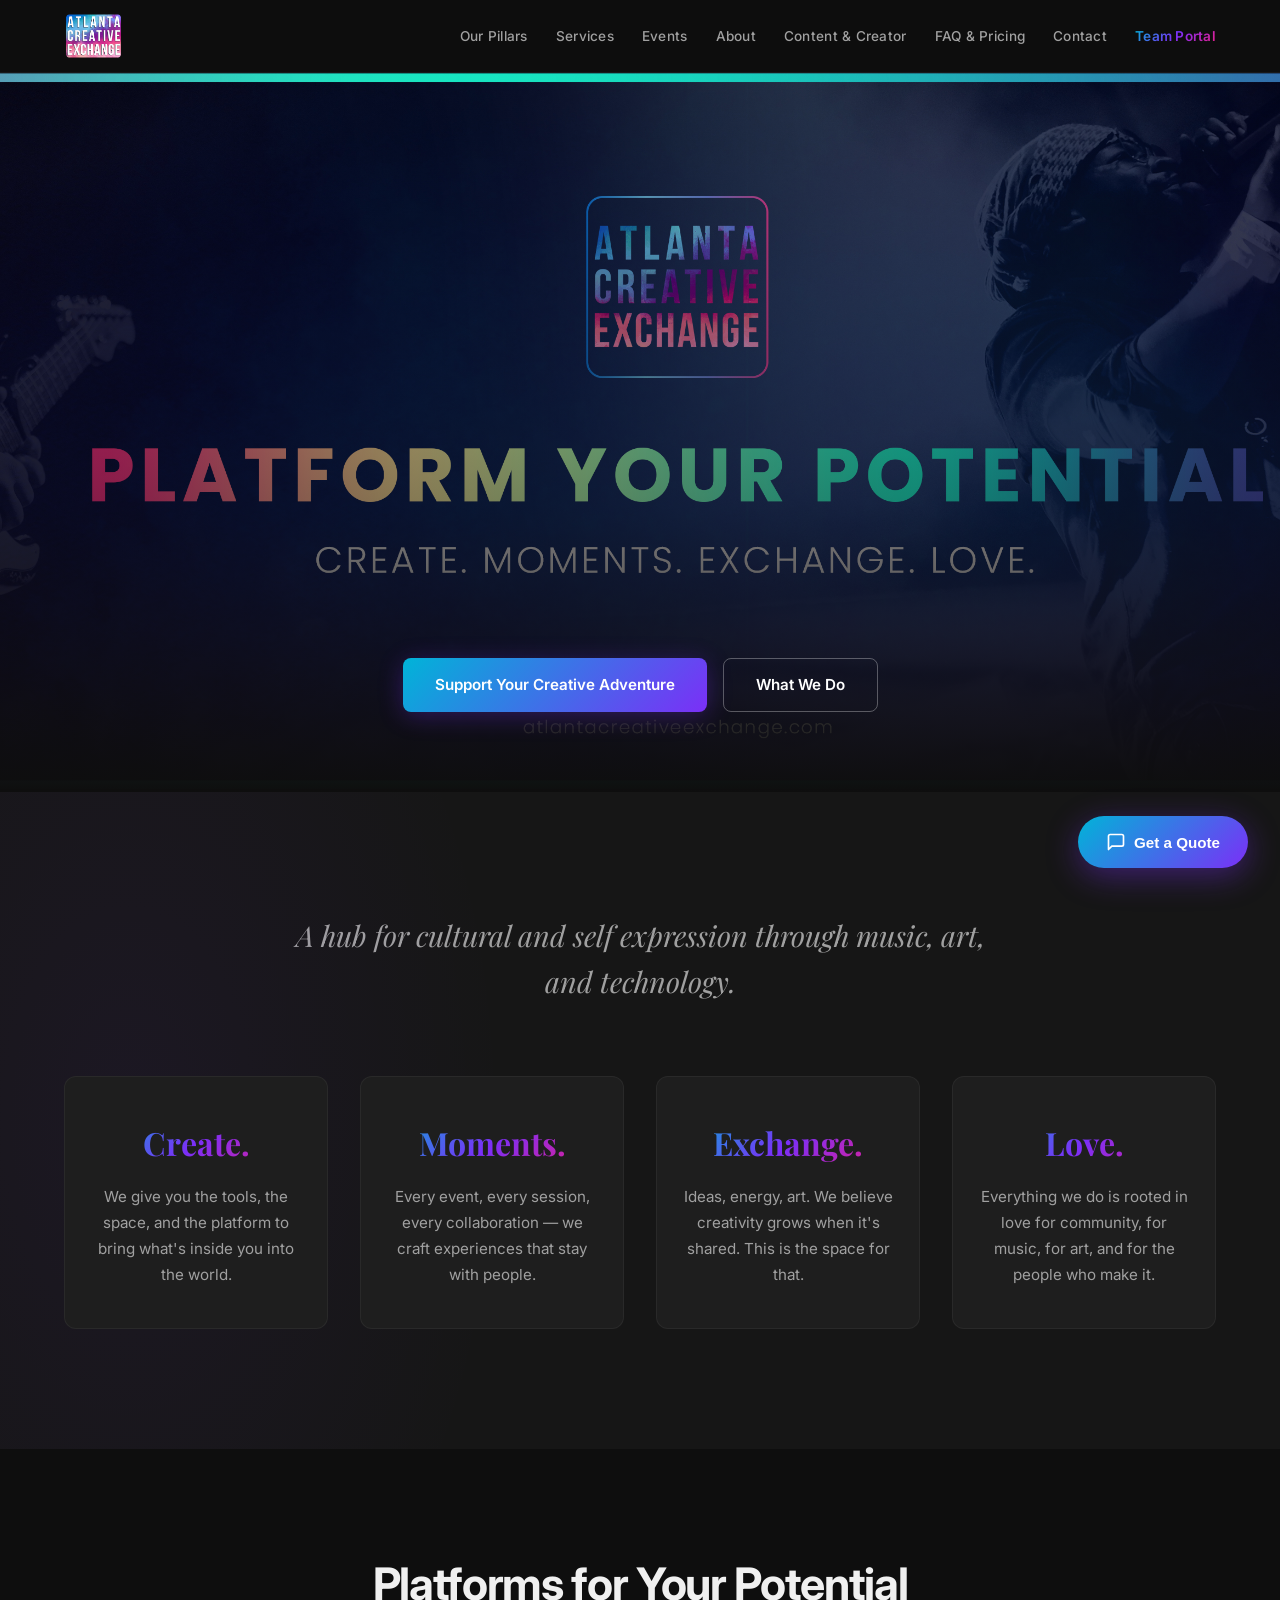
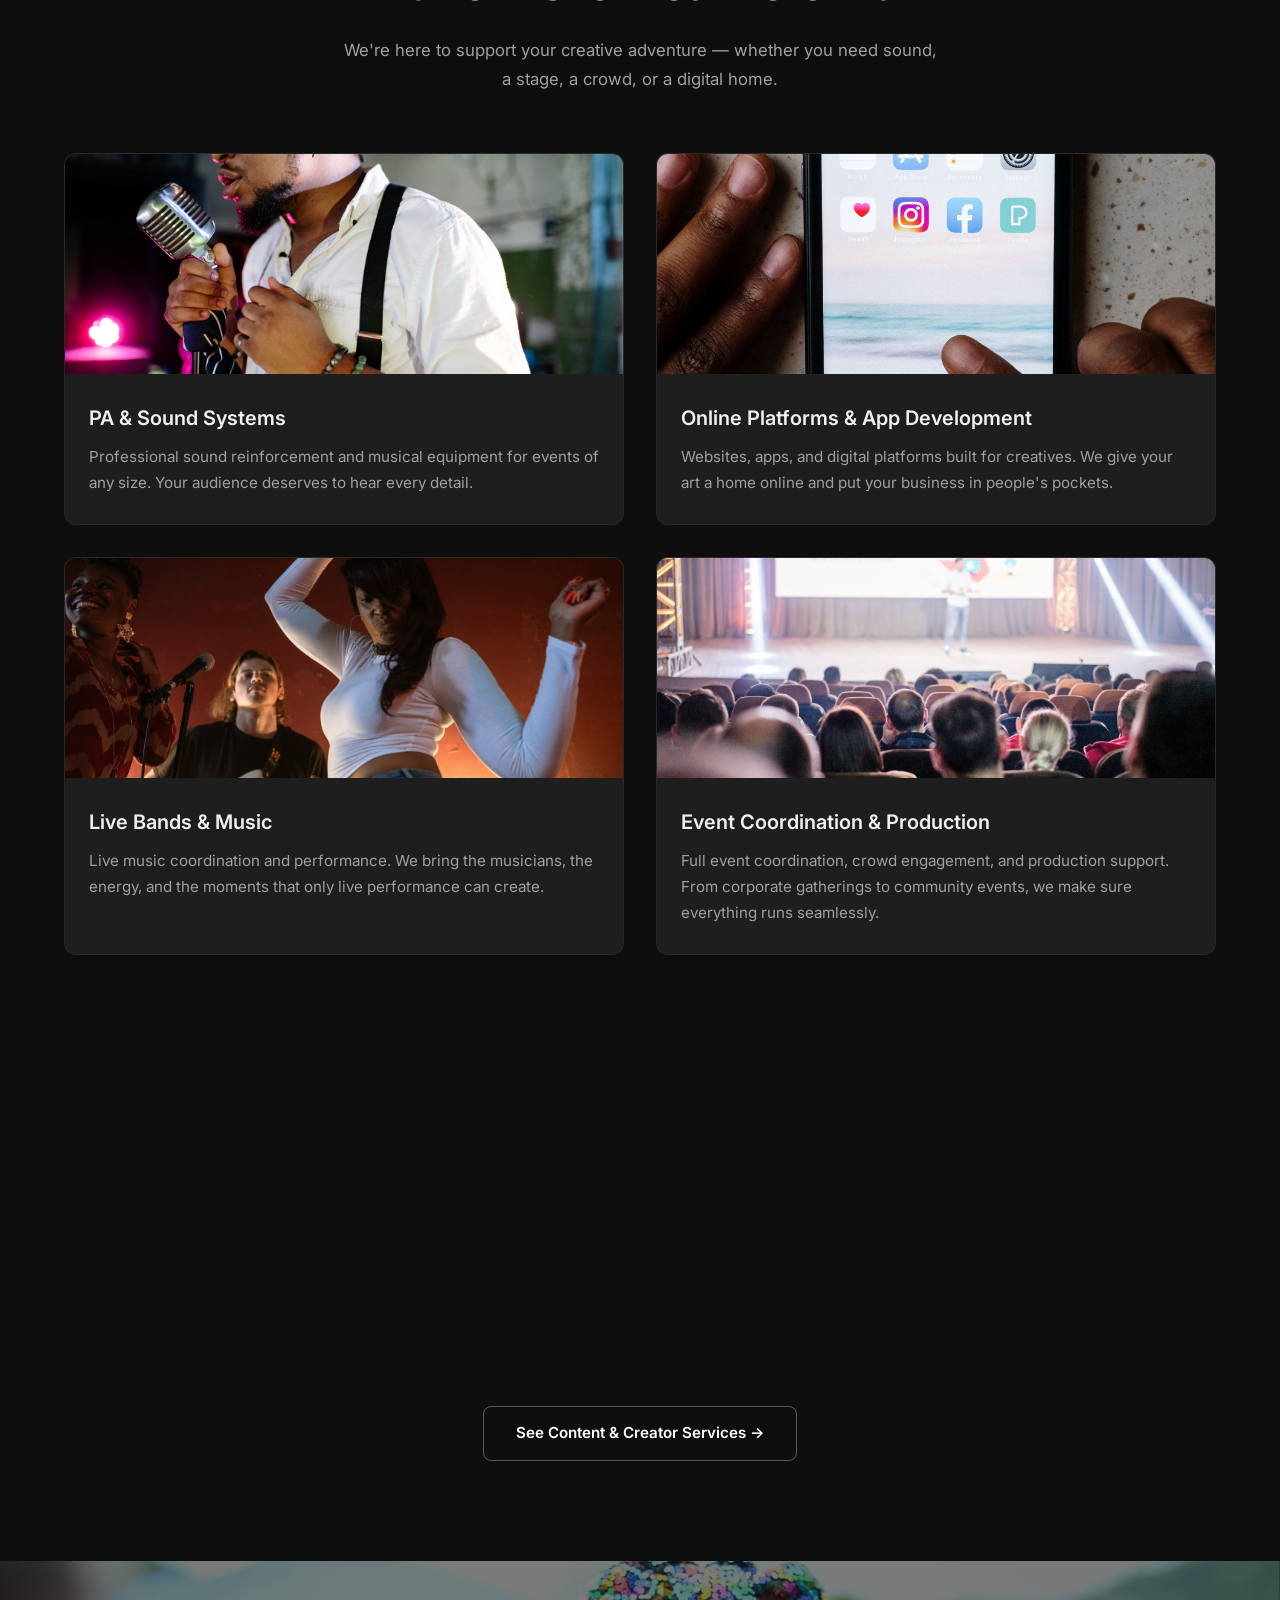
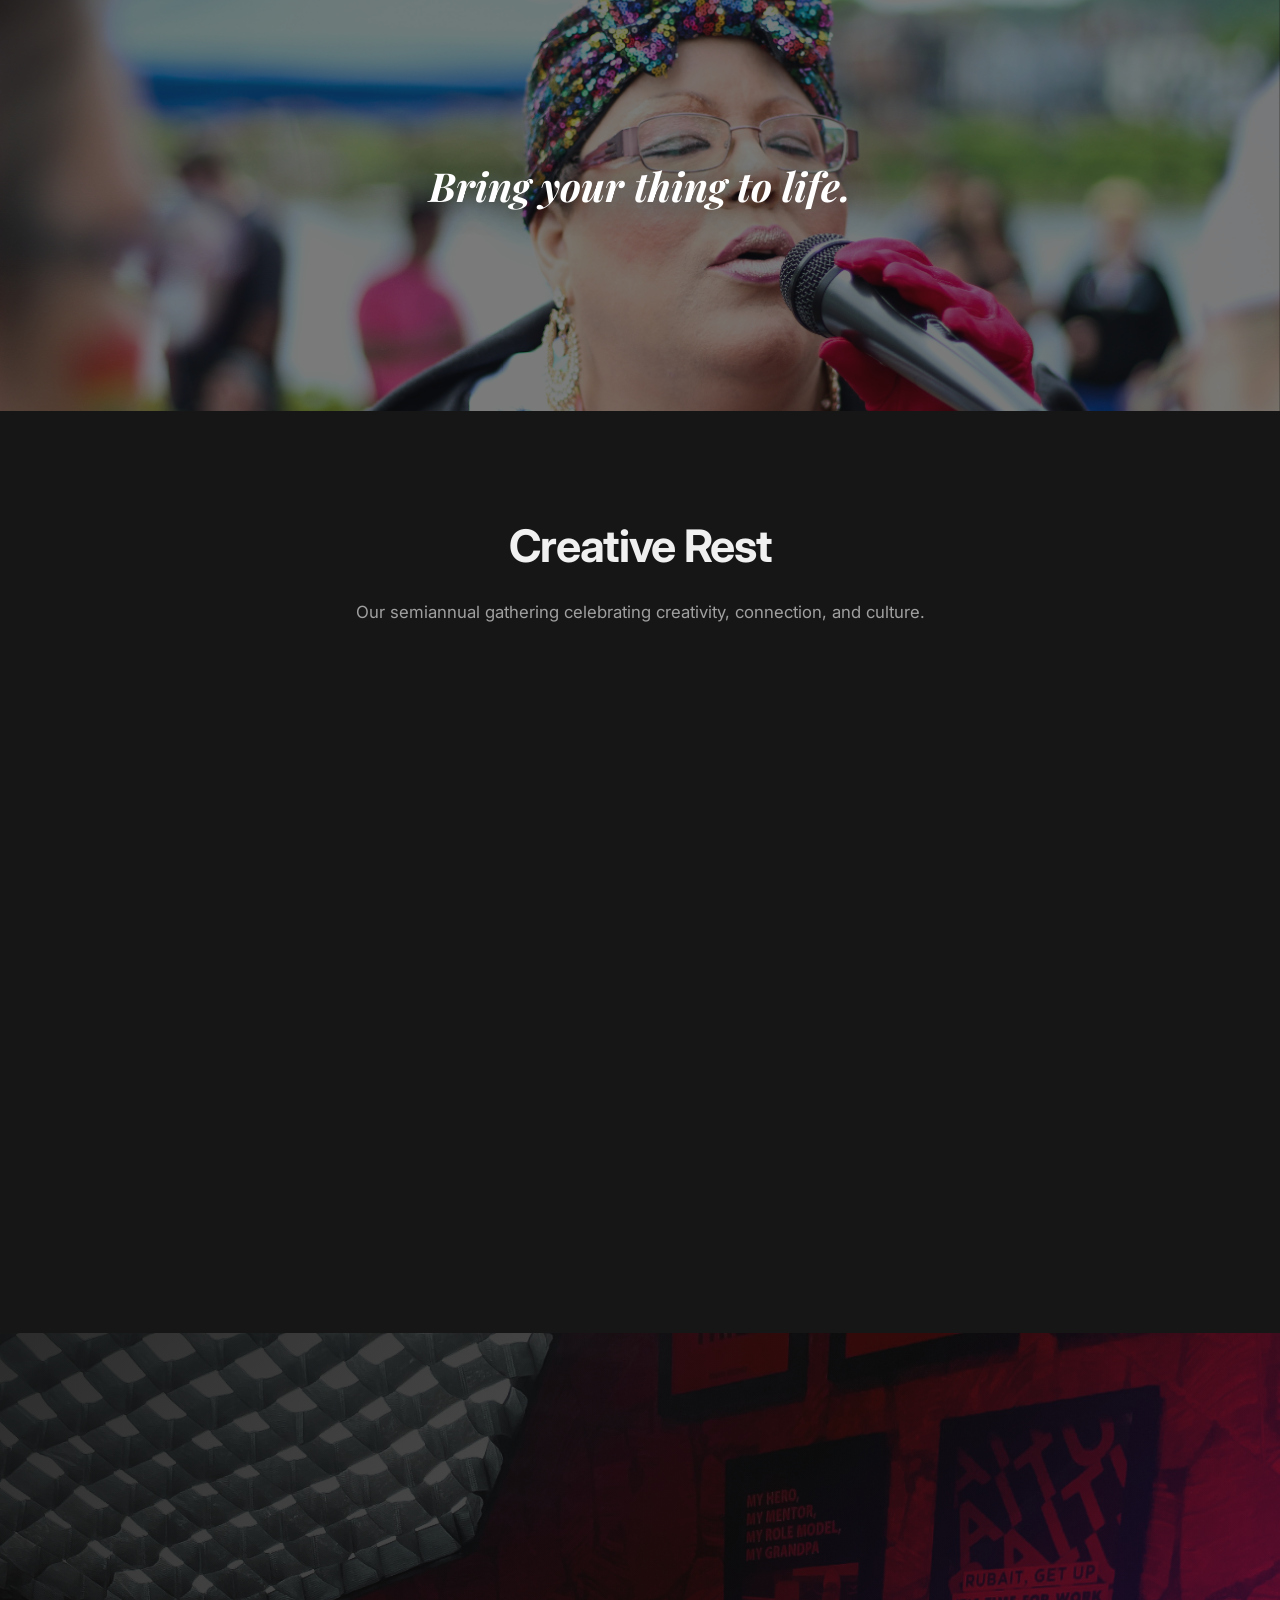
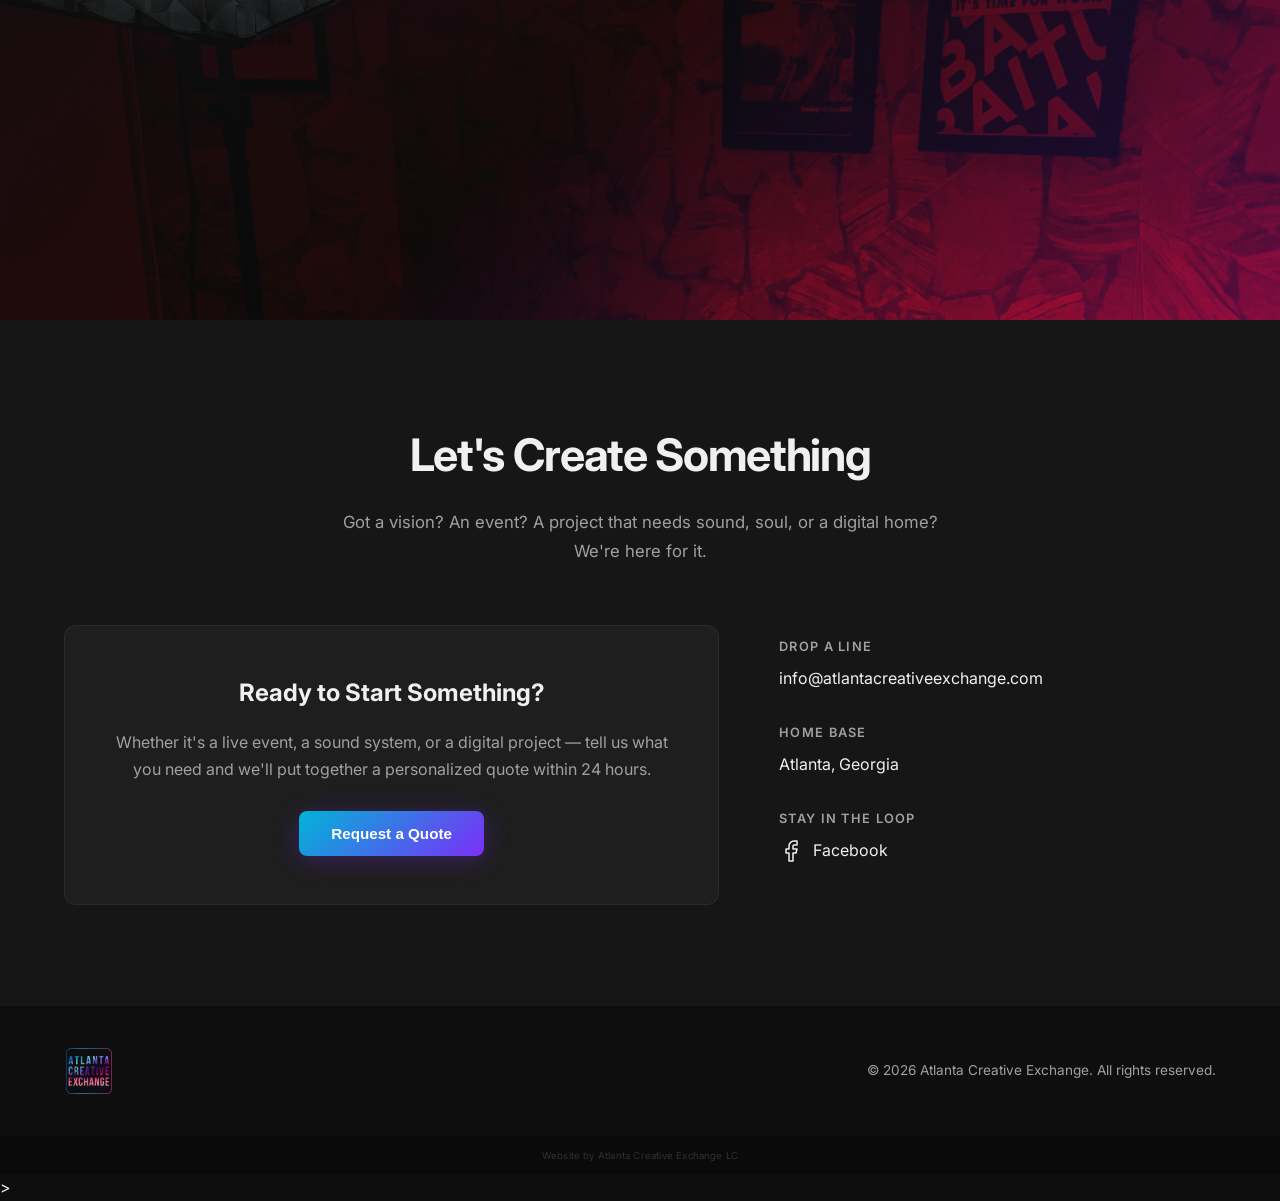
==== index.html @ 9766f567 "Move credit outside footer, remove Team Portal link from footer" ====
<!DOCTYPE html>
<html lang="en">
<head>
    <meta charset="UTF-8">
    <meta name="viewport" content="width=device-width, initial-scale=1.0">
    <meta name="theme-color" content="#0e0e0e">
    <meta name="apple-mobile-web-app-status-bar-style" content="black-translucent">
    <title>Atlanta Creative Exchange | Create. Moments. Exchange. Love.</title>
    <meta name="description" content="Atlanta Creative Exchange is a hub for cultural and self expression through music, art, and technology. We provide platforms for your potential.">
    <link rel="icon" type="image/png" sizes="32x32" href="favicon-32.png">
    <link rel="apple-touch-icon" sizes="180x180" href="favicon.png">
    <link rel="stylesheet" href="styles.css">
    <link rel="preconnect" href="https://fonts.googleapis.com">
    <link rel="preconnect" href="https://fonts.gstatic.com" crossorigin>
    <link href="https://fonts.googleapis.com/css2?family=Inter:wght@300;400;500;600;700&family=Playfair+Display:ital,wght@0,700;1,400&display=swap" rel="stylesheet">
</head>
<body>
    <header class="header">
        <nav class="nav container">
            <a href="#" class="logo">
                <img src="Resources/Final Drafts-03.png" alt="Atlanta Creative Exchange logo">
            </a>
            <ul class="nav-links">
                <li class="nav-pillars-link"><a href="#pillars">Our Pillars</a></li>
                <li><a href="#services">Services</a></li>
                <li><a href="#events">Events</a></li>
                <li><a href="about.html">About</a></li>
                <li><a href="services-creative.html">Content & Creator</a></li>
                <li><a href="faq.html">FAQ & Pricing</a></li>
                <li><a href="#contact">Contact</a></li>
                <li><a href="https://admin.atlantacreativeexchange.com" class="nav-portal-link">Team Portal</a></li>
            </ul>
            <button class="nav-toggle" aria-label="Toggle navigation" aria-expanded="false">
                <span></span>
                <span></span>
                <span></span>
            </button>
        </nav>
    </header>

    <main>
        <!-- Hero -->
        <section class="hero">
            <div class="hero-bg">
                <img src="Resources/Images/Facebook Cover.jpg" alt="Atlanta Creative Exchange">
            </div>
            <div class="hero-overlay"></div>
            <div class="hero-content container">
                <div class="hero-cta">
                    <a href="#contact" class="btn btn-primary">Support Your Creative Adventure</a>
                    <a href="#services" class="btn btn-outline">What We Do</a>
                </div>
            </div>
        </section>

        <!-- Pillars — Layout A: Prominent display -->
        <section id="pillars" class="pillars">
            <div class="container">
                <div class="pillars-intro">
                    <p class="pillars-lead">A hub for cultural and self expression through music, art, and technology.</p>
                </div>
                <div class="pillars-grid">
                    <div class="pillar" data-pillar="create">
                        <span class="pillar-word">Create.</span>
                        <p>We give you the tools, the space, and the platform to bring what's inside you into the world.</p>
                    </div>
                    <div class="pillar" data-pillar="moments">
                        <span class="pillar-word">Moments.</span>
                        <p>Every event, every session, every collaboration — we craft experiences that stay with people.</p>
                    </div>
                    <div class="pillar" data-pillar="exchange">
                        <span class="pillar-word">Exchange.</span>
                        <p>Ideas, energy, art. We believe creativity grows when it's shared. This is the space for that.</p>
                    </div>
                    <div class="pillar" data-pillar="love">
                        <span class="pillar-word">Love.</span>
                        <p>Everything we do is rooted in love for community, for music, for art, and for the people who make it.</p>
                    </div>
                </div>
            </div>
        </section>

        <!-- Services -->
        <section id="services" class="services">
            <div class="container">
                <p class="mobile-vision">A hub for cultural and self expression through music, art, and technology.</p>
                <h2 class="section-title">Platforms for Your Potential</h2>
                <p class="section-subtitle">We're here to support your creative adventure — whether you need sound, a stage, a crowd, or a digital home.</p>
                <div class="mobile-hero-cta">
                    <button class="btn btn-primary" data-quote-trigger>Get a Quote</button>
                </div>
                <div class="services-grid">
                    <div class="service-card">
                        <div class="service-image">
                            <img src="Resources/Images/pexels-yan-krukov-9010058.jpg" alt="Professional PA system and stage lighting" loading="lazy">
                        </div>
                        <div class="service-body">
                            <h3>PA & Sound Systems</h3>
                            <p>Professional sound reinforcement and musical equipment for events of any size. Your audience deserves to hear every detail.</p>
                        </div>
                    </div>
                    <div class="service-card">
                        <div class="service-image">
                            <img src="Resources/Images/pexels-cottonbro-5053841.jpg" alt="Web and app development" loading="lazy">
                        </div>
                        <div class="service-body">
                            <h3>Online Platforms & App Development</h3>
                            <p>Websites, apps, and digital platforms built for creatives. We give your art a home online and put your business in people's pockets.</p>
                        </div>
                    </div>
                    <div class="service-card">
                        <div class="service-image">
                            <img src="Resources/Images/pexels-rodnae-productions-6173901.jpg" alt="Live band performing on stage" loading="lazy">
                        </div>
                        <div class="service-body">
                            <h3>Live Bands & Music</h3>
                            <p>Live music coordination and performance. We bring the musicians, the energy, and the moments that only live performance can create.</p>
                        </div>
                    </div>
                    <div class="service-card">
                        <div class="service-image">
                            <img src="Resources/Images/pexels-freestockpro-9275222.jpg" alt="Event coordination and corporate events" loading="lazy">
                        </div>
                        <div class="service-body">
                            <h3>Event Coordination & Production</h3>
                            <p>Full event coordination, crowd engagement, and production support. From corporate gatherings to community events, we make sure everything runs seamlessly.</p>
                        </div>
                    </div>
                    <div class="service-card">
                        <div class="service-image">
                            <img src="Resources/Images/pexels-mwabonje-1460032.jpg" alt="DJ performing live set" loading="lazy">
                        </div>
                        <div class="service-body">
                            <h3>DJ Services</h3>
                            <p>Dynamic sets that read the room and keep the energy alive. From intimate gatherings to full-scale events, we bring the vibe.</p>
                        </div>
                    </div>
                </div>
                <div class="services-cta">
                    <a href="services-creative.html" class="btn btn-outline">See Content & Creator Services &rarr;</a>
                </div>
            </div>
        </section>

        <!-- Full-width parallax image break -->
        <section class="image-break parallax" data-speed="0.3">
            <img src="Resources/Images/pexels-rosemary-ketchum-2306814.jpg" alt="Live performance venue with vibrant stage lighting" loading="lazy">
            <div class="image-break-overlay"></div>
            <div class="image-break-text">
                <p>Bring your thing to life.</p>
            </div>
        </section>

        <!-- Events -->
        <section id="events" class="events">
            <div class="container">
                <h2 class="section-title">Creative Rest</h2>
                <p class="section-subtitle">Our semiannual gathering celebrating creativity, connection, and culture.</p>
                <div class="events-content">
                    <div class="events-image">
                        <img src="Resources/ACXpromo.png" alt="Sip-N-Create + Open Stage Night - Neighborhood Creative Rest Event" loading="lazy">
                    </div>
                    <div class="events-info">
                        <h3>Sip-N-Create + Open Stage Night</h3>
                        <p class="events-tagline">Cultural and self expression through music, art, and humanity.</p>
                        <p>Paint with us. Play music with us. Meet local artists, musicians, our community of digital creatives, and some really dope people.</p>
                        <p>Creative Rest events bring together live music improv, community art projects, DJs, food, drinks, and good vibes. All ages welcome.</p>
                        <ul class="events-features">
                            <li>Live music and DJ sets</li>
                            <li>Community art projects</li>
                            <li>Open stage performances</li>
                            <li>Food and drinks</li>
                        </ul>
                        <button class="btn btn-primary" id="getOnListBtn">Get on the List</button>
                    </div>
                </div>
            </div>
        </section>


        <!-- Digital Solutions teaser -->
        <section class="digital-feature">
            <div class="digital-feature-bg">
                <img src="Resources/Images/pexels-rubaitulazad-10130153.jpg" alt="Digital development and coding" loading="lazy">
            </div>
            <div class="digital-feature-overlay"></div>
            <div class="digital-feature-content container">
                <h2>Your Creativity Deserves a Platform</h2>
                <p>Websites, apps, branding, content production — we build the digital home your creative work needs to reach the world.</p>
                <a href="services-creative.html" class="btn btn-primary">Explore Creative Tech</a>
            </div>
        </section>

        <!-- Contact -->
        <section id="contact" class="contact">
            <div class="container">
                <h2 class="section-title">Let's Create Something</h2>
                <p class="section-subtitle">Got a vision? An event? A project that needs sound, soul, or a digital home? We're here for it.</p>
                <div class="contact-cta-grid">
                    <div class="contact-cta-card">
                        <h3>Ready to Start Something?</h3>
                        <p>Whether it's a live event, a sound system, or a digital project — tell us what you need and we'll put together a personalized quote within 24 hours.</p>
                        <button class="btn btn-primary" data-quote-trigger>Request a Quote</button>
                    </div>
                    <div class="contact-info-card">
                        <div class="contact-item">
                            <h4>Drop a line</h4>
                            <a href="mailto:info@atlantacreativeexchange.com">info@atlantacreativeexchange.com</a>
                        </div>
                        <div class="contact-item">
                            <h4>Home base</h4>
                            <p>Atlanta, Georgia</p>
                        </div>
                        <div class="contact-item">
                            <h4>Stay in the loop</h4>
                            <div class="social-links">
                                <a href="https://www.facebook.com/atlantacreativeexchange" aria-label="Facebook" class="social-link" target="_blank" rel="noopener">
                                    <svg xmlns="http://www.w3.org/2000/svg" width="24" height="24" viewBox="0 0 24 24" fill="none" stroke="currentColor" stroke-width="1.5" stroke-linecap="round" stroke-linejoin="round">
                                        <path d="M18 2h-3a5 5 0 0 0-5 5v3H7v4h3v8h4v-8h3l1-4h-4V7a1 1 0 0 1 1-1h3z"/>
                                    </svg>
                                    Facebook
                                </a>
                            </div>
                        </div>
                    </div>
                </div>
            </div>
        </section>
    </main>

    <footer class="footer">
        <div class="container">
            <div class="footer-content">
                <img src="Resources/Invert-01.png" alt="Atlanta Creative Exchange" class="footer-logo">
                <p>&copy; 2026 Atlanta Creative Exchange. All rights reserved.</p>
            </div>
        </div>
    </footer>
    <div class="site-credit">Website by Atlanta Creative Exchange LC</div>

    <script>
        // Mobile nav toggle
        const navToggle = document.querySelector('.nav-toggle');
        const navLinks = document.querySelector('.nav-links');

        navToggle.addEventListener('click', () => {
            const isOpen = navLinks.classList.toggle('active');
            navToggle.classList.toggle('active');
            navToggle.setAttribute('aria-expanded', isOpen);
        });

        document.querySelectorAll('.nav-links a').forEach(link => {
            link.addEventListener('click', () => {
                navLinks.classList.remove('active');
                navToggle.classList.remove('active');
                navToggle.setAttribute('aria-expanded', 'false');
            });
        });

        // Smooth scroll for anchor links
        document.querySelectorAll('a[href^="#"]').forEach(anchor => {
            anchor.addEventListener('click', function (e) {
                e.preventDefault();
                const target = document.querySelector(this.getAttribute('href'));
                if (target) {
                    target.scrollIntoView({ behavior: 'smooth', block: 'start' });
                }
            });
        });

        // Scroll-triggered animations
        const observer = new IntersectionObserver((entries) => {
            entries.forEach(entry => {
                if (entry.isIntersecting) {
                    entry.target.classList.add('visible');
                }
            });
        }, { threshold: 0.1, rootMargin: '0px 0px -60px 0px' });

        document.querySelectorAll('.service-card, .events-content, .contact-grid, .digital-feature-content, .pillar').forEach(el => {
            el.classList.add('fade-in');
            observer.observe(el);
        });

        // Staggered pillar reveal
        document.querySelectorAll('.pillar').forEach((pillar, i) => {
            pillar.style.transitionDelay = `${i * 0.15}s`;
        });

        // Parallax on scroll (desktop only)
        if (!('ontouchstart' in window)) {
            window.addEventListener('scroll', () => {
                const scrolled = window.pageYOffset;
                document.querySelectorAll('.parallax').forEach(el => {
                    const speed = el.dataset.speed || 0.3;
                    const rect = el.getBoundingClientRect();
                    if (rect.top < window.innerHeight && rect.bottom > 0) {
                        const yPos = (rect.top * speed);
                        el.querySelector('img').style.transform = `translateY(${yPos}px) scale(1.1)`;
                    }
                });
            });
        }

        // Magnetic cursor effect on buttons (desktop only)
        if (!('ontouchstart' in window)) {
            document.querySelectorAll('.btn:not([href^="mailto"])').forEach(btn => {
                btn.addEventListener('mousemove', (e) => {
                    const rect = btn.getBoundingClientRect();
                    const x = e.clientX - rect.left - rect.width / 2;
                    const y = e.clientY - rect.top - rect.height / 2;
                    btn.style.transform = `translate(${x * 0.15}px, ${y * 0.15}px)`;
                });
                btn.addEventListener('mouseleave', () => {
                    btn.style.transform = '';
                });
            });
        }
    </script>

    <!-- Email List Signup Modal -->
    <div class="email-list-overlay" id="emailListOverlay"></div>
    <div class="email-list-modal" id="emailListModal">
        <button class="quote-close" id="emailListClose">&times;</button>
        <div class="email-list-inner" id="emailListForm">
            <h3>Get on the List</h3>
            <p>Sign up to hear about upcoming Creative Rest events, community gatherings, and ACE news. We'll only send the good stuff.</p>
            <form id="emailSignupForm">
                <div class="form-group">
                    <label for="list-name">First Name</label>
                    <input type="text" id="list-name" name="listName" required placeholder="Your name">
                </div>
                <div class="form-group">
                    <label for="list-email">Email</label>
                    <input type="email" id="list-email" name="listEmail" required placeholder="your@email.com">
                </div>
                <button type="submit" class="btn btn-primary btn-full" id="emailListSubmit">Sign Me Up</button>
                <p class="email-list-note">By signing up you agree to receive occasional emails about ACE events. Unsubscribe anytime.</p>
            </form>
        </div>
        <div class="email-list-success" id="emailListSuccess" style="display:none;">
            <h3>You're on the list!</h3>
            <p>We'll let you know when something great is coming up. See you at the next Creative Rest.</p>
            <button class="btn btn-primary" id="emailListSuccessClose">Close</button>
        </div>
    </div>

    <script>
        // Email list modal
        const emailListOverlay = document.getElementById('emailListOverlay');
        const emailListModal = document.getElementById('emailListModal');
        const emailListClose = document.getElementById('emailListClose');
        const emailListSuccessClose = document.getElementById('emailListSuccessClose');
        const getOnListBtn = document.getElementById('getOnListBtn');

        function openEmailList() {
            emailListOverlay.classList.add('active');
            emailListModal.classList.add('active');
            document.body.style.overflow = 'hidden';
        }

        function closeEmailList() {
            emailListOverlay.classList.remove('active');
            emailListModal.classList.remove('active');
            document.body.style.overflow = '';
        }

        if (getOnListBtn) getOnListBtn.addEventListener('click', openEmailList);
        emailListClose.addEventListener('click', closeEmailList);
        emailListOverlay.addEventListener('click', closeEmailList);
        emailListSuccessClose.addEventListener('click', closeEmailList);

        document.getElementById('emailSignupForm').addEventListener('submit', async function(e) {
            e.preventDefault();
            const name = document.getElementById('list-name').value;
            const email = document.getElementById('list-email').value;
            const btn = document.getElementById('emailListSubmit');
            btn.classList.add('btn-loading');
            btn.textContent = 'Signing up...';

            try {
                const response = await fetch('https://zuq0ae5dqf.execute-api.us-east-1.amazonaws.com/subscribe', {
                    method: 'POST',
                    headers: { 'Content-Type': 'application/json' },
                    body: JSON.stringify({ name, email, source: 'creative-rest-list' })
                });
                if (!response.ok) throw new Error('Failed');
                document.getElementById('emailListForm').style.display = 'none';
                document.getElementById('emailListSuccess').style.display = 'block';
            } catch (err) {
                alert('Something went wrong. Please try again or email us at info@atlantacreativeexchange.com');
            } finally {
                btn.classList.remove('btn-loading');
                btn.textContent = 'Sign Me Up';
            }
        });
    </script>

    <!-- Quote Modal System -->
    <script>
        // Load quote modal HTML
        fetch('quote-modal.html')
            .then(r => r.text())
            .then(html => {
                document.body.insertAdjacentHTML('beforeend', html);
                // Load modal JS after HTML is injected
                const s = document.createElement('script');
                s.src = 'quote-modal.js';
                document.body.appendChild(s);
            });
    </script>
</body>
</html>>
---- styles.css ----
/* ===========================
   Atlanta Creative Exchange
   Main Stylesheet
   Creative effects: parallax, scroll reveals, 
   gradient animations, magnetic buttons, text glow
   =========================== */

/* --- Reset & Variables --- */
*, *::before, *::after {
    margin: 0;
    padding: 0;
    box-sizing: border-box;
}

:root {
    --color-bg: #0e0e0e;
    --color-bg-alt: #161616;
    --color-bg-card: #1e1e1e;
    --color-text: #f0f0f0;
    --color-text-muted: #a0a0a0;
    --color-cyan: #00b4d8;
    --color-purple: #7b2ff7;
    --color-magenta: #e91e8c;
    --color-warm: #ff6b35;
    --gradient-brand: linear-gradient(135deg, var(--color-cyan), var(--color-purple), var(--color-magenta));
    --gradient-warm: linear-gradient(135deg, var(--color-magenta), var(--color-warm));
    --font-main: 'Inter', -apple-system, BlinkMacSystemFont, 'Segoe UI', sans-serif;
    --font-display: 'Playfair Display', Georgia, serif;
    --radius: 12px;
    --radius-sm: 8px;
    --transition: 0.3s ease;
    --transition-slow: 0.6s cubic-bezier(0.16, 1, 0.3, 1);
}

html {
    scroll-behavior: smooth;
}

body {
    font-family: var(--font-main);
    background-color: var(--color-bg);
    color: var(--color-text);
    line-height: 1.6;
    -webkit-font-smoothing: antialiased;
    -moz-osx-font-smoothing: grayscale;
    overflow-x: hidden;
}

img {
    max-width: 100%;
    height: auto;
    display: block;
}

a {
    color: inherit;
    text-decoration: none;
    transition: color var(--transition);
}

ul {
    list-style: none;
}

.container {
    width: 100%;
    max-width: 1200px;
    margin: 0 auto;
    padding: 0 24px;
}

/* --- Animated gradient background (subtle) --- */
@keyframes gradientShift {
    0% { background-position: 0% 50%; }
    50% { background-position: 100% 50%; }
    100% { background-position: 0% 50%; }
}

@keyframes glowPulse {
    0%, 100% { opacity: 0.6; }
    50% { opacity: 1; }
}

@keyframes fadeUp {
    from { opacity: 0; transform: translateY(30px); }
    to { opacity: 1; transform: translateY(0); }
}

@keyframes highlightIn {
    from { 
        -webkit-text-fill-color: inherit;
        background-size: 0% 100%;
    }
    to { 
        -webkit-text-fill-color: transparent;
        background-size: 100% 100%;
    }
}

/* --- Header & Nav --- */
.header {
    position: fixed;
    top: 0;
    left: 0;
    right: 0;
    z-index: 1000;
    background: rgba(14, 14, 14, 0.92);
    backdrop-filter: blur(16px);
    -webkit-backdrop-filter: blur(16px);
    border-bottom: 1px solid rgba(255, 255, 255, 0.05);
}

.nav {
    display: flex;
    align-items: center;
    justify-content: space-between;
    height: 72px;
}

.logo img {
    height: 48px;
    width: auto;
    border-radius: 6px;
}

.nav-links {
    display: flex;
    gap: 28px;
    align-items: center;
}

.nav-links a {
    font-size: 0.85rem;
    font-weight: 500;
    letter-spacing: 0.02em;
    color: var(--color-text-muted);
    transition: color var(--transition);
    position: relative;
}

.nav-links a:hover,
.nav-links a.active {
    color: var(--color-text);
}

.nav-links a.active::after {
    content: '';
    position: absolute;
    bottom: -4px;
    left: 0;
    right: 0;
    height: 2px;
    background: var(--gradient-brand);
    border-radius: 1px;
}

.nav-alt {
    background: var(--gradient-brand);
    -webkit-background-clip: text;
    -webkit-text-fill-color: transparent;
    background-clip: text;
    font-weight: 600 !important;
}

.nav-toggle {
    display: none;
    flex-direction: column;
    gap: 5px;
    background: none;
    border: none;
    cursor: pointer;
    padding: 8px;
}

.nav-toggle span {
    width: 24px;
    height: 2px;
    background: var(--color-text);
    border-radius: 2px;
    transition: all var(--transition);
}

.nav-toggle.active span:nth-child(1) {
    transform: rotate(45deg) translate(5px, 5px);
}

.nav-toggle.active span:nth-child(2) {
    opacity: 0;
}

.nav-toggle.active span:nth-child(3) {
    transform: rotate(-45deg) translate(5px, -5px);
}

/* --- Hero --- */
.hero {
    position: relative;
    min-height: 80vh;
    display: flex;
    align-items: flex-end;
    justify-content: center;
    padding: 0 0 80px;
    margin-top: 72px;
    overflow: hidden;
}

.hero-bg {
    position: absolute;
    top: 0;
    left: 0;
    right: 0;
    bottom: 0;
}

.hero-bg img {
    width: 100%;
    height: 100%;
    object-fit: cover;
    object-position: center;
}

.hero-overlay {
    position: absolute;
    top: 0;
    left: 0;
    right: 0;
    bottom: 0;
    background: linear-gradient(180deg, rgba(14, 14, 14, 0.1) 0%, rgba(14, 14, 14, 0.5) 60%, var(--color-bg) 100%);
    z-index: 1;
}

.hero-content {
    position: relative;
    z-index: 2;
    text-align: center;
}

.hero-cta {
    display: flex;
    gap: 16px;
    justify-content: center;
    flex-wrap: wrap;
}

/* Layout B hero specifics */
.hero-b {
    align-items: center;
    padding: 120px 0 80px;
}

.hero-text-b {
    margin-bottom: 40px;
}

.hero-statement {
    font-family: var(--font-display);
    font-size: clamp(1.4rem, 3.5vw, 2.2rem);
    font-weight: 400;
    line-height: 1.8;
    color: rgba(255, 255, 255, 0.9);
    text-shadow: 0 2px 20px rgba(0, 0, 0, 0.5);
}

.hero-statement em,
.highlight-word {
    font-style: normal;
    background: var(--gradient-brand);
    -webkit-background-clip: text;
    -webkit-text-fill-color: transparent;
    background-clip: text;
    font-weight: 700;
    animation: glowPulse 3s ease-in-out infinite;
}

/* --- Mission Band (Layout B) --- */
.mission-band {
    padding: 60px 0;
    background: var(--color-bg-alt);
    border-top: 1px solid rgba(255, 255, 255, 0.05);
    border-bottom: 1px solid rgba(255, 255, 255, 0.05);
}

.mission-text {
    font-size: clamp(1.1rem, 2.5vw, 1.3rem);
    color: var(--color-text-muted);
    line-height: 1.8;
    text-align: center;
    max-width: 800px;
    margin: 0 auto;
}

/* --- Buttons --- */
.btn {
    display: inline-flex;
    align-items: center;
    justify-content: center;
    padding: 14px 32px;
    font-size: 0.95rem;
    font-weight: 600;
    border-radius: var(--radius-sm);
    border: none;
    cursor: pointer;
    transition: all var(--transition);
    text-decoration: none;
    position: relative;
    overflow: hidden;
}

.btn-primary {
    background: var(--gradient-brand);
    background-size: 200% 200%;
    animation: gradientShift 4s ease infinite;
    color: #fff;
    box-shadow: 0 4px 24px rgba(123, 47, 247, 0.3);
}

.btn-primary:hover {
    box-shadow: 0 8px 36px rgba(123, 47, 247, 0.5);
}

.btn-outline {
    background: transparent;
    color: #fff;
    border: 1px solid rgba(255, 255, 255, 0.3);
}

.btn-outline:hover {
    border-color: var(--color-cyan);
    color: var(--color-cyan);
    box-shadow: 0 0 20px rgba(0, 180, 216, 0.15);
}

.btn-full {
    width: 100%;
}

/* --- Section Shared --- */
section {
    padding: 100px 0;
}

.section-title {
    font-size: clamp(1.8rem, 4vw, 2.8rem);
    font-weight: 700;
    letter-spacing: -0.03em;
    margin-bottom: 16px;
    text-align: center;
}

.section-subtitle {
    font-size: 1.05rem;
    color: var(--color-text-muted);
    text-align: center;
    max-width: 600px;
    margin: 0 auto 60px;
    line-height: 1.7;
}

/* --- Pillars (Layout A) --- */
.pillars {
    padding: 120px 0;
    background: var(--color-bg-alt);
    position: relative;
    overflow: hidden;
}

.pillars::before {
    content: '';
    position: absolute;
    top: -50%;
    left: -20%;
    width: 60%;
    height: 200%;
    background: radial-gradient(ellipse, rgba(123, 47, 247, 0.06) 0%, transparent 70%);
    pointer-events: none;
}

.pillars-intro {
    text-align: center;
    margin-bottom: 72px;
}

.pillars-lead {
    font-family: var(--font-display);
    font-size: clamp(1.3rem, 3vw, 1.8rem);
    font-weight: 400;
    font-style: italic;
    color: var(--color-text-muted);
    max-width: 700px;
    margin: 0 auto;
    line-height: 1.6;
}

.pillars-grid {
    display: grid;
    grid-template-columns: repeat(4, 1fr);
    gap: 32px;
}

.pillar {
    text-align: center;
    padding: 40px 24px;
    border-radius: var(--radius);
    border: 1px solid rgba(255, 255, 255, 0.05);
    background: var(--color-bg-card);
    transition: all var(--transition-slow);
    position: relative;
    overflow: hidden;
}

.pillar::before {
    content: '';
    position: absolute;
    top: 0;
    left: 0;
    right: 0;
    height: 3px;
    background: var(--gradient-brand);
    opacity: 0;
    transition: opacity var(--transition);
}

.pillar:hover::before {
    opacity: 1;
}

.pillar:hover {
    border-color: rgba(123, 47, 247, 0.2);
    transform: translateY(-6px);
    box-shadow: 0 20px 60px rgba(0, 0, 0, 0.3);
}

.pillar-word {
    display: block;
    font-family: var(--font-display);
    font-size: 2rem;
    font-weight: 700;
    margin-bottom: 16px;
    background: var(--gradient-brand);
    -webkit-background-clip: text;
    -webkit-text-fill-color: transparent;
    background-clip: text;
}

.pillar p {
    font-size: 0.95rem;
    color: var(--color-text-muted);
    line-height: 1.7;
}

/* --- Services --- */
.services {
    background: var(--color-bg);
}

.services-grid {
    display: grid;
    grid-template-columns: repeat(2, 1fr);
    gap: 32px;
}

.service-card {
    background: var(--color-bg-card);
    border: 1px solid rgba(255, 255, 255, 0.05);
    border-radius: var(--radius);
    overflow: hidden;
    transition: all var(--transition-slow);
}

.service-card:hover {
    border-color: rgba(123, 47, 247, 0.25);
    transform: translateY(-6px);
    box-shadow: 0 20px 60px rgba(0, 0, 0, 0.4);
}

.service-image {
    width: 100%;
    height: 220px;
    overflow: hidden;
}

.service-image img {
    width: 100%;
    height: 100%;
    object-fit: cover;
    transition: transform 0.7s cubic-bezier(0.16, 1, 0.3, 1);
}

.service-card:hover .service-image img {
    transform: scale(1.08);
}

.service-body {
    padding: 28px 24px;
}

.service-body h3 {
    font-size: 1.25rem;
    font-weight: 600;
    margin-bottom: 10px;
}

.service-body p {
    font-size: 0.95rem;
    color: var(--color-text-muted);
    line-height: 1.7;
}

.services-cta {
    text-align: center;
    margin-top: 48px;
}

/* --- Image Break (Parallax) --- */
.image-break {
    padding: 0;
    width: 100%;
    height: 450px;
    overflow: hidden;
    position: relative;
}

.image-break img {
    width: 100%;
    height: 130%;
    object-fit: cover;
    object-position: center 30%;
    will-change: transform;
}

.image-break-overlay {
    position: absolute;
    top: 0;
    left: 0;
    right: 0;
    bottom: 0;
    background: rgba(14, 14, 14, 0.55);
    z-index: 1;
}

.image-break-text {
    position: absolute;
    top: 50%;
    left: 50%;
    transform: translate(-50%, -50%);
    z-index: 2;
    text-align: center;
    width: 90%;
}

.image-break-text p {
    font-family: var(--font-display);
    font-size: clamp(1.5rem, 4vw, 2.5rem);
    font-weight: 700;
    font-style: italic;
    color: #fff;
    text-shadow: 0 2px 30px rgba(0, 0, 0, 0.5);
}

/* --- Events --- */
.events {
    background: var(--color-bg-alt);
}

.events-content {
    display: grid;
    grid-template-columns: 1fr 1fr;
    gap: 60px;
    align-items: center;
}

.events-image {
    border-radius: var(--radius);
    overflow: hidden;
    box-shadow: 0 20px 60px rgba(0, 0, 0, 0.4);
    transition: transform var(--transition-slow);
    display: flex;
    align-items: center;
    justify-content: center;
}

.events-image:hover {
    transform: scale(1.02);
}

.events-image img {
    width: 100%;
    height: auto;
    border-radius: var(--radius);
    object-fit: contain;
    object-position: center;
}

.events-info h3 {
    font-size: 1.5rem;
    font-weight: 600;
    margin-bottom: 12px;
}

.events-tagline {
    font-size: 0.95rem;
    color: var(--color-cyan);
    font-weight: 500;
    margin-bottom: 20px;
    font-style: italic;
}

.events-info p {
    color: var(--color-text-muted);
    margin-bottom: 16px;
    line-height: 1.7;
}

.events-features {
    margin: 24px 0 32px;
    display: grid;
    grid-template-columns: 1fr 1fr;
    gap: 12px;
}

.events-features li {
    font-size: 0.9rem;
    color: var(--color-text-muted);
    padding-left: 20px;
    position: relative;
}

.events-features li::before {
    content: '';
    position: absolute;
    left: 0;
    top: 8px;
    width: 8px;
    height: 8px;
    border-radius: 50%;
    background: var(--gradient-brand);
}

/* --- Gallery --- */
.gallery {
    background: var(--color-bg);
}

.gallery-grid {
    display: grid;
    grid-template-columns: repeat(3, 1fr);
    grid-auto-rows: 280px;
    gap: 16px;
}

.gallery-item {
    border-radius: var(--radius);
    overflow: hidden;
    position: relative;
    cursor: pointer;
}

.gallery-item::after {
    content: '';
    position: absolute;
    inset: 0;
    background: linear-gradient(180deg, transparent 50%, rgba(14, 14, 14, 0.4) 100%);
    opacity: 0;
    transition: opacity var(--transition);
}

.gallery-item:hover::after {
    opacity: 1;
}

.gallery-item img {
    width: 100%;
    height: 100%;
    object-fit: cover;
    transition: transform 0.7s cubic-bezier(0.16, 1, 0.3, 1);
}

.gallery-item:hover img {
    transform: scale(1.06);
}

.gallery-item-tall {
    grid-row: span 2;
}

.gallery-item-wide {
    grid-column: span 2;
}

/* --- Digital Feature --- */
.digital-feature {
    position: relative;
    padding: 140px 0;
    overflow: hidden;
}

.digital-feature-bg {
    position: absolute;
    top: 0;
    left: 0;
    right: 0;
    bottom: 0;
}

.digital-feature-bg img {
    width: 100%;
    height: 100%;
    object-fit: cover;
    object-position: center top;
}

.digital-feature-overlay {
    position: absolute;
    top: 0;
    left: 0;
    right: 0;
    bottom: 0;
    background: linear-gradient(135deg, rgba(14, 14, 14, 0.88) 0%, rgba(14, 14, 14, 0.7) 50%, rgba(123, 47, 247, 0.25) 100%);
    z-index: 1;
}

.digital-feature-content {
    position: relative;
    z-index: 2;
    max-width: 600px;
}

.digital-feature-content h2 {
    font-size: clamp(1.8rem, 4vw, 2.8rem);
    font-weight: 700;
    margin-bottom: 20px;
    letter-spacing: -0.03em;
}

.digital-feature-content p {
    font-size: 1.1rem;
    color: var(--color-text-muted);
    line-height: 1.7;
    margin-bottom: 32px;
}

/* --- Contact --- */
.contact {
    background: var(--color-bg-alt);
}

.contact-grid {
    display: grid;
    grid-template-columns: 1.2fr 0.8fr;
    gap: 60px;
    align-items: start;
}

.contact-form {
    display: flex;
    flex-direction: column;
    gap: 20px;
}

.form-group {
    display: flex;
    flex-direction: column;
    gap: 6px;
}

.form-group label {
    font-size: 0.85rem;
    font-weight: 500;
    color: var(--color-text-muted);
}

.form-group input,
.form-group select,
.form-group textarea {
    background: var(--color-bg-card);
    border: 1px solid rgba(255, 255, 255, 0.08);
    border-radius: var(--radius-sm);
    padding: 14px 16px;
    font-size: 1rem;
    color: var(--color-text);
    font-family: var(--font-main);
    transition: border-color var(--transition), box-shadow var(--transition);
}

.form-group input:focus,
.form-group select:focus,
.form-group textarea:focus {
    outline: none;
    border-color: var(--color-purple);
    box-shadow: 0 0 0 3px rgba(123, 47, 247, 0.15);
}

.form-group input::placeholder,
.form-group textarea::placeholder {
    color: rgba(160, 160, 160, 0.5);
}

.form-group textarea {
    resize: vertical;
    min-height: 120px;
}

.form-group select {
    appearance: none;
    -webkit-appearance: none;
    background-image: url("data:image/svg+xml,%3Csvg xmlns='http://www.w3.org/2000/svg' width='16' height='16' viewBox='0 0 24 24' fill='none' stroke='%23a0a0a0' stroke-width='2'%3E%3Cpath d='M6 9l6 6 6-6'/%3E%3C/svg%3E");
    background-repeat: no-repeat;
    background-position: right 16px center;
    padding-right: 44px;
}

.contact-info {
    display: flex;
    flex-direction: column;
    gap: 36px;
    padding-top: 12px;
}

.contact-item h4 {
    font-size: 0.8rem;
    font-weight: 600;
    text-transform: uppercase;
    letter-spacing: 0.1em;
    color: var(--color-text-muted);
    margin-bottom: 8px;
}

.contact-item a {
    color: var(--color-text);
    font-size: 1rem;
}

.contact-item a:hover {
    color: var(--color-cyan);
}

.contact-item p {
    color: var(--color-text);
    font-size: 1rem;
}

.social-links {
    display: flex;
    flex-direction: column;
    gap: 12px;
}

.social-link {
    display: inline-flex;
    align-items: center;
    gap: 10px;
    color: var(--color-text);
    font-size: 0.95rem;
    transition: color var(--transition);
}

.social-link:hover {
    color: var(--color-magenta);
}

.social-link svg {
    flex-shrink: 0;
}

/* --- Footer --- */
.footer {
    padding: 40px 0;
    border-top: 1px solid rgba(255, 255, 255, 0.05);
    background: var(--color-bg);
}

.footer-content {
    display: flex;
    align-items: center;
    justify-content: space-between;
}

.footer-logo {
    height: 50px;
    width: auto;
    border-radius: 6px;
}

.footer p {
    font-size: 0.85rem;
    color: var(--color-text-muted);
}

/* --- Page Hero (inner pages) --- */
.page-hero {
    position: relative;
    min-height: 50vh;
    display: flex;
    align-items: center;
    justify-content: center;
    text-align: center;
    margin-top: 72px;
    overflow: hidden;
}

.page-hero-bg {
    position: absolute;
    top: 0;
    left: 0;
    right: 0;
    bottom: 0;
}

.page-hero-bg img {
    width: 100%;
    height: 100%;
    object-fit: cover;
    object-position: center;
}

.page-hero-overlay {
    position: absolute;
    inset: 0;
    background: linear-gradient(180deg, rgba(14, 14, 14, 0.6) 0%, rgba(14, 14, 14, 0.85) 100%);
    z-index: 1;
}

.page-hero-content {
    position: relative;
    z-index: 2;
}

.page-hero-content h1 {
    font-size: clamp(2.2rem, 5vw, 3.5rem);
    font-weight: 700;
    letter-spacing: -0.03em;
    margin-bottom: 16px;
}

.page-hero-subtitle {
    font-size: 1.2rem;
    color: var(--color-text-muted);
    font-style: italic;
}

/* --- About Page --- */
.about-story {
    padding: 100px 0;
    background: var(--color-bg);
}

.story-content {
    max-width: 800px;
    margin: 0 auto;
}

.story-heading {
    font-size: clamp(1.8rem, 4vw, 2.5rem);
    font-weight: 700;
    letter-spacing: -0.03em;
    margin-bottom: 20px;
}

.story-lead {
    font-family: var(--font-display);
    font-size: 1.3rem;
    font-style: italic;
    color: var(--color-text);
    margin-bottom: 32px;
    line-height: 1.6;
}

.story-text p {
    color: var(--color-text-muted);
    font-size: 1.05rem;
    line-height: 1.8;
    margin-bottom: 20px;
}

.about-values {
    padding: 100px 0;
    background: var(--color-bg-alt);
}

.values-grid {
    display: grid;
    grid-template-columns: repeat(2, 1fr);
    gap: 32px;
    max-width: 900px;
    margin: 0 auto;
}

.value-card {
    padding: 36px;
    border-radius: var(--radius);
    border: 1px solid rgba(255, 255, 255, 0.05);
    background: var(--color-bg-card);
    transition: all var(--transition-slow);
}

.value-card:hover {
    border-color: rgba(123, 47, 247, 0.2);
    transform: translateY(-4px);
}

.value-word {
    display: block;
    font-family: var(--font-display);
    font-size: 1.8rem;
    font-weight: 700;
    margin-bottom: 12px;
    background: var(--gradient-brand);
    -webkit-background-clip: text;
    -webkit-text-fill-color: transparent;
    background-clip: text;
}

.value-card p {
    font-size: 0.95rem;
    color: var(--color-text-muted);
    line-height: 1.7;
}

.about-what {
    padding: 100px 0;
    background: var(--color-bg);
}

.about-services-list {
    display: grid;
    grid-template-columns: repeat(2, 1fr);
    gap: 32px;
    max-width: 900px;
    margin: 0 auto;
}

.about-service-item {
    padding: 32px;
    border-radius: var(--radius);
    border: 1px solid rgba(255, 255, 255, 0.05);
    background: var(--color-bg-card);
    transition: all var(--transition-slow);
}

.about-service-item:hover {
    border-color: rgba(0, 180, 216, 0.2);
    transform: translateY(-3px);
}

.about-service-item:last-child {
    grid-column: span 2;
}

.about-service-item h3 {
    font-size: 1.1rem;
    font-weight: 600;
    margin-bottom: 8px;
}

.about-service-item p {
    font-size: 0.95rem;
    color: var(--color-text-muted);
    line-height: 1.6;
}

.about-service-item a {
    color: var(--color-cyan);
    font-weight: 500;
}

.about-service-item a:hover {
    text-decoration: underline;
}

/* --- About Roots --- */
.about-roots {
    padding: 100px 0;
    background: var(--color-bg-alt);
}

.roots-content {
    display: grid;
    grid-template-columns: 1fr 1.5fr;
    gap: 60px;
    align-items: center;
}

.roots-image {
    border-radius: var(--radius);
    overflow: hidden;
    box-shadow: 0 20px 60px rgba(0, 0, 0, 0.4);
}

.roots-image img {
    width: 100%;
    height: auto;
    border-radius: var(--radius);
}

.roots-text h2 {
    font-size: 1.8rem;
    font-weight: 700;
    margin-bottom: 20px;
    letter-spacing: -0.02em;
}

.roots-text p {
    color: var(--color-text-muted);
    font-size: 1.05rem;
    line-height: 1.8;
    margin-bottom: 20px;
}

/* --- CTA Block (shared) --- */
.about-cta,
.creative-cta {
    padding: 100px 0;
    background: var(--color-bg);
}

.cta-block {
    text-align: center;
    max-width: 600px;
    margin: 0 auto;
    padding: 60px 40px;
    border-radius: var(--radius);
    border: 1px solid rgba(255, 255, 255, 0.05);
    background: var(--color-bg-card);
    position: relative;
    overflow: hidden;
}

.cta-block::before {
    content: '';
    position: absolute;
    top: 0;
    left: 0;
    right: 0;
    height: 3px;
    background: var(--gradient-brand);
}

.cta-block h2 {
    font-size: 1.8rem;
    font-weight: 700;
    margin-bottom: 16px;
}

.cta-block p {
    font-size: 1.05rem;
    color: var(--color-text-muted);
    margin-bottom: 32px;
    line-height: 1.6;
}

.cta-buttons {
    display: flex;
    gap: 16px;
    justify-content: center;
    flex-wrap: wrap;
}

/* --- Creative Services Page --- */
.creative-intro {
    padding: 100px 0;
    background: var(--color-bg);
}

.creative-intro-content {
    max-width: 800px;
    margin: 0 auto;
    text-align: center;
}

.creative-intro-content h2 {
    font-size: clamp(1.8rem, 4vw, 2.5rem);
    font-weight: 700;
    margin-bottom: 24px;
    letter-spacing: -0.03em;
}

.creative-lead {
    font-family: var(--font-display);
    font-size: 1.2rem;
    font-style: italic;
    color: var(--color-text);
    margin-bottom: 20px;
    line-height: 1.6;
}

.creative-intro-content p {
    font-size: 1.05rem;
    color: var(--color-text-muted);
    line-height: 1.7;
}

.creative-services {
    padding: 100px 0;
    background: var(--color-bg-alt);
}

.creative-grid {
    display: grid;
    grid-template-columns: repeat(3, 1fr);
    gap: 28px;
}

.creative-card {
    padding: 36px 28px;
    border-radius: var(--radius);
    border: 1px solid rgba(255, 255, 255, 0.05);
    background: var(--color-bg-card);
    transition: all var(--transition-slow);
    position: relative;
    overflow: hidden;
}

.creative-card::before {
    content: '';
    position: absolute;
    top: 0;
    left: 0;
    right: 0;
    height: 3px;
    background: var(--gradient-brand);
    transform: scaleX(0);
    transform-origin: left;
    transition: transform 0.5s cubic-bezier(0.16, 1, 0.3, 1);
}

.creative-card:hover::before {
    transform: scaleX(1);
}

.creative-card:hover {
    border-color: rgba(123, 47, 247, 0.2);
    transform: translateY(-6px);
    box-shadow: 0 20px 60px rgba(0, 0, 0, 0.3);
}

.creative-card-icon {
    margin-bottom: 20px;
    color: var(--color-purple);
}

.creative-card h3 {
    font-size: 1.2rem;
    font-weight: 600;
    margin-bottom: 12px;
}

.creative-card p {
    font-size: 0.93rem;
    color: var(--color-text-muted);
    line-height: 1.7;
    margin-bottom: 16px;
}

.creative-card-list {
    display: flex;
    flex-direction: column;
    gap: 8px;
}

.creative-card-list li {
    font-size: 0.85rem;
    color: var(--color-text-muted);
    padding-left: 16px;
    position: relative;
}

.creative-card-list li::before {
    content: '';
    position: absolute;
    left: 0;
    top: 7px;
    width: 6px;
    height: 6px;
    border-radius: 50%;
    background: var(--color-cyan);
}

/* --- Process Steps --- */
.creative-process {
    padding: 100px 0;
    background: var(--color-bg);
}

.process-steps {
    display: grid;
    grid-template-columns: repeat(4, 1fr);
    gap: 32px;
    max-width: 1000px;
    margin: 0 auto;
}

.process-step {
    text-align: center;
    padding: 32px 20px;
    position: relative;
}

.process-step::after {
    content: '';
    position: absolute;
    top: 40px;
    right: -16px;
    width: 32px;
    height: 2px;
    background: rgba(255, 255, 255, 0.1);
}

.process-step:last-child::after {
    display: none;
}

.process-number {
    display: block;
    font-size: 2.5rem;
    font-weight: 700;
    background: var(--gradient-brand);
    -webkit-background-clip: text;
    -webkit-text-fill-color: transparent;
    background-clip: text;
    margin-bottom: 16px;
    line-height: 1;
}

.process-step h3 {
    font-size: 1.1rem;
    font-weight: 600;
    margin-bottom: 10px;
}

.process-step p {
    font-size: 0.9rem;
    color: var(--color-text-muted);
    line-height: 1.6;
}

/* --- Animations --- */
.fade-in {
    opacity: 0;
    transform: translateY(30px);
    transition: opacity 0.7s cubic-bezier(0.16, 1, 0.3, 1), transform 0.7s cubic-bezier(0.16, 1, 0.3, 1);
}

.fade-in.visible {
    opacity: 1;
    transform: translateY(0);
}

/* --- Responsive --- */

@media (max-width: 1024px) {
    .pillars-grid {
        grid-template-columns: repeat(2, 1fr);
    }

    .creative-grid {
        grid-template-columns: repeat(2, 1fr);
    }

    .process-steps {
        grid-template-columns: repeat(2, 1fr);
    }

    .process-step::after {
        display: none;
    }
}

@media (max-width: 968px) {
    .services-grid {
        grid-template-columns: 1fr;
        max-width: 600px;
        margin: 0 auto;
    }

    .events-content {
        grid-template-columns: 1fr;
        gap: 40px;
    }

    .contact-grid {
        grid-template-columns: 1fr;
        gap: 48px;
    }

    .gallery-grid {
        grid-template-columns: repeat(2, 1fr);
        grid-auto-rows: 240px;
    }

    .roots-content {
        grid-template-columns: 1fr;
        gap: 40px;
    }

    .roots-image {
        max-width: 500px;
        margin: 0 auto;
    }

    .values-grid {
        grid-template-columns: 1fr;
    }

    .about-services-list {
        grid-template-columns: 1fr;
    }

    .about-service-item:last-child {
        grid-column: span 1;
    }
}

/* Hamburger at 580px — not on half-screen desktop */
@media (max-width: 580px) {
    .nav-links {
        position: fixed;
        top: 72px;
        right: 0;
        width: 240px;
        height: auto;
        max-height: 0;
        background: rgba(14, 14, 14, 0.98);
        backdrop-filter: blur(16px);
        -webkit-backdrop-filter: blur(16px);
        flex-direction: column;
        align-items: flex-end;
        gap: 0;
        padding: 0 24px;
        overflow: hidden;
        transition: max-height 0.4s cubic-bezier(0.16, 1, 0.3, 1), padding 0.4s ease;
        border-bottom-left-radius: var(--radius);
        border-left: 1px solid rgba(255, 255, 255, 0.05);
        border-bottom: 1px solid rgba(255, 255, 255, 0.05);
    }

    .nav-links.active {
        max-height: 420px;
        padding: 24px;
        gap: 20px;
    }

    .nav-toggle {
        display: flex;
    }

    /* Pillars section — hidden on mobile, services IS the hero */
    .pillars {
        display: none;
    }

    .hero {
        display: none;
    }

    .services {
        padding-top: 24px;
        margin-top: 72px;
    }

    .services .section-title {
        font-size: 2rem;
        background: var(--gradient-brand);
        -webkit-background-clip: text;
        -webkit-text-fill-color: transparent;
        background-clip: text;
    }

    .services .section-subtitle {
        font-size: 1rem;
        margin-bottom: 12px;
    }

    /* Mobile vision tagline — shows above title */
    .mobile-vision {
        display: block;
        font-family: var(--font-display);
        font-style: italic;
        font-size: 1rem;
        color: var(--color-text-muted);
        text-align: center;
        max-width: 320px;
        margin: 0 auto 20px;
        line-height: 1.6;
    }

    .services::before {
        display: none;
    }

    .hero {
        min-height: 50vh;
        padding: 0 0 40px;
    }

    .hero-bg img {
        object-fit: contain;
        object-position: center top;
        background-color: var(--color-bg);
    }

    .hero-b {
        padding: 100px 0 60px;
    }

    .hero-statement {
        font-size: 1.2rem;
        line-height: 2;
    }

    section {
        padding: 72px 0;
    }

    .pillars-grid {
        grid-template-columns: 1fr;
    }

    .events-features {
        grid-template-columns: 1fr;
    }

    .footer-content {
        flex-direction: column;
        gap: 16px;
        text-align: center;
    }

    .gallery-grid {
        grid-template-columns: 1fr;
        grid-auto-rows: 220px;
    }

    .gallery-item-tall {
        grid-row: span 1;
    }

    .gallery-item-wide {
        grid-column: span 1;
    }

    .image-break {
        height: 280px;
    }

    .digital-feature {
        padding: 80px 0;
    }

    .creative-grid {
        grid-template-columns: 1fr;
    }

    .process-steps {
        grid-template-columns: 1fr;
        gap: 24px;
    }
}

@media (max-width: 480px) {
    .container {
        padding: 0 16px;
    }

    .service-image {
        height: 180px;
    }

    .btn {
        padding: 12px 24px;
        font-size: 0.9rem;
    }

    .pillar {
        padding: 32px 20px;
    }

    .cta-block {
        padding: 40px 24px;
    }
}

/* === Quote Modal === */
.quote-overlay {
    position: fixed;
    inset: 0;
    background: rgba(0, 0, 0, 0.7);
    backdrop-filter: blur(4px);
    -webkit-backdrop-filter: blur(4px);
    z-index: 9998;
    opacity: 0;
    pointer-events: none;
    transition: opacity 0.3s ease;
}

.quote-overlay.active {
    opacity: 1;
    pointer-events: auto;
}

.quote-modal {
    position: fixed;
    top: 50%;
    left: 50%;
    transform: translate(-50%, -50%) scale(0.95);
    width: 90%;
    max-width: 700px;
    max-height: 90vh;
    background: var(--color-bg-card);
    border: 1px solid rgba(255, 255, 255, 0.08);
    border-radius: 16px;
    z-index: 9999;
    overflow-x: hidden;
    overflow-y: auto;
    opacity: 0;
    pointer-events: none;
    transition: opacity 0.3s ease, transform 0.3s cubic-bezier(0.16, 1, 0.3, 1);
}

.quote-modal.active {
    opacity: 1;
    pointer-events: auto;
    transform: translate(-50%, -50%) scale(1);
}

.quote-close {
    position: absolute;
    top: 16px;
    right: 20px;
    background: none;
    border: none;
    color: var(--color-text-muted);
    font-size: 2rem;
    cursor: pointer;
    z-index: 10;
    transition: color var(--transition);
    line-height: 1;
}

.quote-close:hover {
    color: var(--color-text);
}

.quote-modal-inner {
    padding: 40px 36px;
}

.quote-header {
    text-align: center;
    margin-bottom: 32px;
}

.quote-header h2 {
    font-size: 1.8rem;
    font-weight: 700;
    margin-bottom: 12px;
}

.quote-subtitle {
    font-size: 0.95rem;
    color: var(--color-text-muted);
    line-height: 1.6;
}

/* Progress steps */
.quote-progress {
    display: flex;
    justify-content: center;
    gap: 8px;
    margin-bottom: 36px;
}

.progress-step {
    display: flex;
    align-items: center;
    gap: 6px;
    font-size: 0.8rem;
    color: var(--color-text-muted);
    padding: 6px 12px;
    border-radius: 20px;
    border: 1px solid rgba(255, 255, 255, 0.08);
    transition: all var(--transition);
}

.progress-step span {
    display: inline-flex;
    align-items: center;
    justify-content: center;
    width: 22px;
    height: 22px;
    border-radius: 50%;
    background: rgba(255, 255, 255, 0.05);
    font-weight: 600;
    font-size: 0.75rem;
}

.progress-step.active {
    color: var(--color-text);
    border-color: var(--color-purple);
    background: rgba(123, 47, 247, 0.1);
}

.progress-step.active span {
    background: var(--gradient-brand);
    color: #fff;
}

.progress-step.completed {
    color: var(--color-cyan);
    border-color: var(--color-cyan);
}

.progress-step.completed span {
    background: var(--color-cyan);
    color: #fff;
}

/* Quote form steps */
.quote-step {
    display: none;
}

.quote-step.active {
    display: block;
    animation: fadeUp 0.4s ease;
}

.quote-step h3 {
    font-size: 1.2rem;
    font-weight: 600;
    margin-bottom: 24px;
    padding-bottom: 12px;
    border-bottom: 1px solid rgba(255, 255, 255, 0.06);
}

.quote-form .form-row {
    display: grid;
    grid-template-columns: 1fr 1fr;
    gap: 16px;
}

.quote-form .form-group {
    margin-bottom: 18px;
}

.quote-form label {
    display: block;
    font-size: 0.85rem;
    font-weight: 500;
    color: var(--color-text-muted);
    margin-bottom: 6px;
}

.quote-form input,
.quote-form select,
.quote-form textarea {
    width: 100%;
    background: var(--color-bg);
    border: 1px solid rgba(255, 255, 255, 0.1);
    border-radius: var(--radius-sm);
    padding: 12px 14px;
    font-size: 0.95rem;
    color: var(--color-text);
    font-family: var(--font-main);
    transition: border-color var(--transition), box-shadow var(--transition);
}

.quote-form input:focus,
.quote-form select:focus,
.quote-form textarea:focus {
    outline: none;
    border-color: var(--color-purple);
    box-shadow: 0 0 0 3px rgba(123, 47, 247, 0.12);
}

.quote-form textarea {
    resize: vertical;
    min-height: 100px;
}

.quote-form select {
    appearance: none;
    -webkit-appearance: none;
    background-image: url("data:image/svg+xml,%3Csvg xmlns='http://www.w3.org/2000/svg' width='16' height='16' viewBox='0 0 24 24' fill='none' stroke='%23a0a0a0' stroke-width='2'%3E%3Cpath d='M6 9l6 6 6-6'/%3E%3C/svg%3E");
    background-repeat: no-repeat;
    background-position: right 12px center;
    padding-right: 36px;
}

/* Checkbox & radio groups */
.checkbox-group {
    display: grid;
    grid-template-columns: 1fr 1fr;
    gap: 10px;
}

.checkbox-label {
    display: flex;
    align-items: center;
    gap: 8px;
    font-size: 0.9rem;
    color: var(--color-text);
    cursor: pointer;
}

.checkbox-label input[type="checkbox"],
.checkbox-label input[type="radio"] {
    width: 18px;
    height: 18px;
    accent-color: var(--color-purple);
}

.terms-check {
    font-size: 0.85rem;
    color: var(--color-text-muted);
    line-height: 1.5;
}

/* Radio cards (room size) */
.radio-cards {
    display: grid;
    grid-template-columns: repeat(3, 1fr);
    gap: 12px;
}

.radio-card {
    cursor: pointer;
}

.radio-card input {
    display: none;
}

.radio-card-content {
    padding: 16px 14px;
    border: 1px solid rgba(255, 255, 255, 0.08);
    border-radius: var(--radius-sm);
    text-align: center;
    transition: all var(--transition);
}

.radio-card-content strong {
    display: block;
    font-size: 1rem;
    margin-bottom: 4px;
}

.radio-card-content span {
    display: block;
    font-size: 0.8rem;
    color: var(--color-text-muted);
}

.radio-detail {
    font-size: 0.75rem !important;
    margin-top: 4px;
    opacity: 0.7;
}

.radio-card input:checked + .radio-card-content {
    border-color: var(--color-purple);
    background: rgba(123, 47, 247, 0.1);
    box-shadow: 0 0 0 2px rgba(123, 47, 247, 0.3);
}

/* --- Quote Modal Additional Styles --- */
.payment-terms {
    margin: 24px 0;
    padding: 16px 20px;
    background: rgba(123, 47, 247, 0.08);
    border: 1px solid rgba(123, 47, 247, 0.2);
    border-radius: var(--radius-sm);
}

.payment-terms h4 {
    font-size: 0.85rem;
    font-weight: 600;
    text-transform: uppercase;
    letter-spacing: 0.05em;
    margin-bottom: 8px;
    color: var(--color-text);
}

.payment-terms p {
    font-size: 0.9rem;
    color: var(--color-text-muted);
    line-height: 1.6;
}

.step-nav {
    display: flex;
    justify-content: space-between;
    align-items: center;
    margin-top: 28px;
    padding-top: 20px;
    border-top: 1px solid rgba(255, 255, 255, 0.06);
}

.form-note {
    display: block;
    font-size: 0.8rem;
    color: var(--color-cyan);
    margin-top: 8px;
    font-style: italic;
}

/* Quote success */
.quote-success {
    text-align: center;
    padding: 40px 20px;
}

.success-icon {
    color: var(--color-cyan);
    margin-bottom: 24px;
}

.quote-success h3 {
    font-size: 1.5rem;
    font-weight: 700;
    margin-bottom: 16px;
}

.quote-success p {
    color: var(--color-text-muted);
    font-size: 1rem;
    line-height: 1.6;
    margin-bottom: 12px;
}

.success-note {
    font-size: 0.9rem !important;
    font-style: italic;
}

.quote-success .btn {
    margin-top: 24px;
}

/* Quote error */
.quote-error {
    text-align: center;
    padding: 20px;
    background: rgba(233, 30, 140, 0.1);
    border: 1px solid rgba(233, 30, 140, 0.3);
    border-radius: var(--radius-sm);
    margin-top: 16px;
}

.quote-error p {
    font-size: 0.9rem;
    color: var(--color-text-muted);
}

.quote-error a {
    color: var(--color-cyan);
}

/* Loading state */
.btn-loading {
    pointer-events: none;
    opacity: 0.7;
}

.btn-loading::after {
    content: '';
    display: inline-block;
    width: 16px;
    height: 16px;
    border: 2px solid rgba(255, 255, 255, 0.3);
    border-top-color: #fff;
    border-radius: 50%;
    margin-left: 8px;
    animation: spin 0.6s linear infinite;
}

@keyframes spin {
    to { transform: rotate(360deg); }
}

/* Floating quote button */
.quote-fab {
    position: fixed;
    bottom: 32px;
    right: 32px;
    z-index: 900;
    padding: 16px 28px;
    font-size: 0.95rem;
    font-weight: 600;
    border-radius: 50px;
    background: var(--gradient-brand);
    background-size: 200% 200%;
    animation: gradientShift 4s ease infinite;
    color: #fff;
    border: none;
    cursor: pointer;
    box-shadow: 0 8px 32px rgba(123, 47, 247, 0.4);
    transition: all var(--transition);
    display: flex;
    align-items: center;
    gap: 8px;
}

.quote-fab:hover {
    transform: translateY(-3px);
    box-shadow: 0 12px 40px rgba(123, 47, 247, 0.5);
}

.quote-fab svg {
    width: 20px;
    height: 20px;
}

/* Quote popup toast */
.quote-popup {
    position: fixed;
    bottom: 100px;
    right: 32px;
    z-index: 899;
    background: var(--color-bg-card);
    border: 1px solid rgba(255, 255, 255, 0.08);
    border-radius: var(--radius);
    padding: 20px 24px;
    max-width: 320px;
    box-shadow: 0 16px 48px rgba(0, 0, 0, 0.5);
    opacity: 0;
    transform: translateY(20px);
    pointer-events: none;
    transition: all 0.4s cubic-bezier(0.16, 1, 0.3, 1);
}

.quote-popup.visible {
    opacity: 1;
    transform: translateY(0);
    pointer-events: auto;
}

.quote-popup-close {
    position: absolute;
    top: 8px;
    right: 12px;
    background: none;
    border: none;
    color: var(--color-text-muted);
    font-size: 1.2rem;
    cursor: pointer;
}

.quote-popup h4 {
    font-size: 1rem;
    font-weight: 600;
    margin-bottom: 8px;
}

.quote-popup p {
    font-size: 0.85rem;
    color: var(--color-text-muted);
    line-height: 1.5;
    margin-bottom: 14px;
}

.quote-popup .btn {
    font-size: 0.85rem;
    padding: 10px 20px;
}

/* Radio cards responsive */
@media (max-width: 768px) {
    .radio-cards {
        grid-template-columns: 1fr;
        gap: 10px;
    }

    .quote-modal-inner {
        padding: 28px 20px;
    }

    .quote-form .form-row {
        grid-template-columns: 1fr;
    }

    .checkbox-group {
        grid-template-columns: 1fr;
    }

    .quote-progress {
        flex-wrap: wrap;
        gap: 6px;
    }

    .progress-step {
        font-size: 0.7rem;
        padding: 4px 8px;
    }

    .quote-fab {
        bottom: 20px;
        right: 20px;
        padding: 14px 22px;
        font-size: 0.85rem;
    }

    .quote-popup {
        right: 16px;
        left: 16px;
        bottom: 80px;
        max-width: none;
    }
}

/* --- Contact CTA Grid (replaces old form) --- */
.contact-cta-grid {
    display: grid;
    grid-template-columns: 1.2fr 0.8fr;
    gap: 60px;
    align-items: start;
}

.contact-cta-card {
    padding: 48px 40px;
    background: var(--color-bg-card);
    border: 1px solid rgba(255, 255, 255, 0.06);
    border-radius: var(--radius);
    text-align: center;
}

.contact-cta-card h3 {
    font-size: 1.5rem;
    font-weight: 700;
    margin-bottom: 16px;
}

.contact-cta-card p {
    font-size: 1rem;
    color: var(--color-text-muted);
    line-height: 1.7;
    margin-bottom: 28px;
}

.contact-info-card {
    display: flex;
    flex-direction: column;
    gap: 32px;
    padding-top: 12px;
}

@media (max-width: 768px) {
    .contact-cta-grid {
        grid-template-columns: 1fr;
        gap: 40px;
    }

    .contact-cta-card {
        padding: 36px 24px;
    }
}

/* --- FAQ & Pricing Page --- */
.page-hero-short {
    min-height: 35vh;
}

.pricing-intro {
    padding: 60px 0 0;
    background: var(--color-bg);
}

.pricing-notice {
    max-width: 800px;
    margin: 0 auto;
    padding: 24px 28px;
    background: rgba(0, 180, 216, 0.06);
    border: 1px solid rgba(0, 180, 216, 0.2);
    border-radius: var(--radius);
    text-align: center;
}

.pricing-notice p {
    font-size: 0.95rem;
    color: var(--color-text-muted);
    line-height: 1.7;
    margin-bottom: 8px;
}

.pricing-notice p:last-child {
    margin-bottom: 0;
}

.btn-link {
    background: none;
    border: none;
    color: var(--color-cyan);
    font-size: inherit;
    font-family: inherit;
    font-weight: 600;
    cursor: pointer;
    text-decoration: underline;
    padding: 0;
}

.btn-link:hover {
    color: var(--color-purple);
}

.pricing-section {
    padding: 80px 0;
    background: var(--color-bg);
}

.pricing-section-alt {
    background: var(--color-bg-alt);
}

.pricing-table-wrap {
    overflow-x: auto;
    margin-bottom: 24px;
}

.pricing-table {
    width: 100%;
    border-collapse: collapse;
    font-size: 0.93rem;
}

.pricing-table th {
    text-align: left;
    padding: 14px 16px;
    font-size: 0.8rem;
    text-transform: uppercase;
    letter-spacing: 0.06em;
    color: var(--color-text-muted);
    border-bottom: 1px solid rgba(255, 255, 255, 0.1);
}

.pricing-table td {
    padding: 16px;
    border-bottom: 1px solid rgba(255, 255, 255, 0.05);
    color: var(--color-text);
}

.pricing-table td:last-child {
    font-weight: 600;
    color: var(--color-cyan);
    white-space: nowrap;
}

.pricing-table tbody tr:hover {
    background: rgba(255, 255, 255, 0.02);
}

.pricing-addons {
    padding: 20px 24px;
    background: var(--color-bg-card);
    border-radius: var(--radius-sm);
    border: 1px solid rgba(255, 255, 255, 0.05);
}

.pricing-addons h4 {
    font-size: 0.85rem;
    text-transform: uppercase;
    letter-spacing: 0.05em;
    color: var(--color-text-muted);
    margin-bottom: 12px;
}

.pricing-addons ul {
    display: flex;
    flex-direction: column;
    gap: 8px;
}

.pricing-addons li {
    font-size: 0.9rem;
    color: var(--color-text-muted);
    padding-left: 16px;
    position: relative;
}

.pricing-addons li::before {
    content: '';
    position: absolute;
    left: 0;
    top: 8px;
    width: 6px;
    height: 6px;
    border-radius: 50%;
    background: var(--color-purple);
}

/* Compounding / Bundles */
.compound-grid {
    display: grid;
    grid-template-columns: repeat(2, 1fr);
    gap: 24px;
    margin-bottom: 32px;
}

.compound-card {
    padding: 28px 24px;
    background: var(--color-bg-card);
    border: 1px solid rgba(255, 255, 255, 0.05);
    border-radius: var(--radius);
    transition: all var(--transition-slow);
}

.compound-card:hover {
    border-color: rgba(123, 47, 247, 0.2);
    transform: translateY(-3px);
}

.compound-card h3 {
    font-size: 1.1rem;
    font-weight: 600;
    margin-bottom: 10px;
}

.compound-card p {
    font-size: 0.9rem;
    color: var(--color-text-muted);
    line-height: 1.6;
    margin-bottom: 14px;
}

.compound-discount {
    display: inline-block;
    font-size: 0.8rem;
    font-weight: 600;
    color: var(--color-cyan);
    background: rgba(0, 180, 216, 0.1);
    padding: 4px 12px;
    border-radius: 20px;
}

.compound-note {
    padding: 20px 24px;
    background: var(--color-bg-card);
    border-radius: var(--radius-sm);
    border: 1px solid rgba(255, 255, 255, 0.05);
}

.compound-note p {
    font-size: 0.9rem;
    color: var(--color-text-muted);
    line-height: 1.7;
}

/* FAQ accordion */
.faq-list {
    max-width: 800px;
    margin: 0 auto;
    display: flex;
    flex-direction: column;
    gap: 12px;
}

.faq-item {
    background: var(--color-bg-card);
    border: 1px solid rgba(255, 255, 255, 0.06);
    border-radius: var(--radius-sm);
    overflow: hidden;
    transition: border-color var(--transition);
}

.faq-item[open] {
    border-color: rgba(123, 47, 247, 0.2);
}

.faq-item summary {
    padding: 18px 24px;
    font-size: 1rem;
    font-weight: 600;
    cursor: pointer;
    list-style: none;
    display: flex;
    justify-content: space-between;
    align-items: center;
    transition: color var(--transition);
}

.faq-item summary::-webkit-details-marker {
    display: none;
}

.faq-item summary::after {
    content: '+';
    font-size: 1.4rem;
    font-weight: 300;
    color: var(--color-text-muted);
    transition: transform var(--transition);
}

.faq-item[open] summary::after {
    transform: rotate(45deg);
    color: var(--color-purple);
}

.faq-item summary:hover {
    color: var(--color-cyan);
}

.faq-item p {
    padding: 0 24px 18px;
    font-size: 0.93rem;
    color: var(--color-text-muted);
    line-height: 1.7;
}

.pricing-cta {
    padding: 80px 0;
    background: var(--color-bg);
}

@media (max-width: 768px) {
    .compound-grid {
        grid-template-columns: 1fr;
    }

    .pricing-table {
        font-size: 0.85rem;
    }

    .pricing-table th,
    .pricing-table td {
        padding: 12px 10px;
    }
}

/* --- Back button (final step) --- */
.step-nav-final {
    flex-direction: column;
    gap: 16px;
}

.btn-back {
    background: none;
    border: none;
    color: var(--color-text-muted);
    font-size: 0.85rem;
    font-family: var(--font-main);
    cursor: pointer;
    padding: 8px 0;
    transition: color var(--transition);
}

.btn-back:hover {
    color: var(--color-cyan);
}

/* --- Custom scrollbar (modal) --- */
.quote-modal::-webkit-scrollbar {
    width: 6px;
}

.quote-modal::-webkit-scrollbar-track {
    background: transparent;
}

.quote-modal::-webkit-scrollbar-thumb {
    background: rgba(255, 255, 255, 0.12);
    border-radius: 3px;
}

.quote-modal::-webkit-scrollbar-thumb:hover {
    background: rgba(255, 255, 255, 0.2);
}

.quote-modal {
    scrollbar-width: thin;
    scrollbar-color: rgba(255, 255, 255, 0.12) transparent;
}

/* --- Service Type Selector (modal first step) --- */
.service-type-cards {
    display: grid;
    grid-template-columns: 1fr 1fr;
    gap: 16px;
    margin-bottom: 24px;
}

.service-type-card {
    cursor: pointer;
}

.service-type-card input {
    display: none;
}

.service-type-content {
    padding: 28px 20px;
    border: 1px solid rgba(255, 255, 255, 0.08);
    border-radius: var(--radius);
    text-align: center;
    transition: all var(--transition);
    display: flex;
    flex-direction: column;
    align-items: center;
    gap: 12px;
}

.service-type-content svg {
    color: var(--color-text-muted);
    transition: color var(--transition);
}

.service-type-content strong {
    display: block;
    font-size: 1rem;
}

.service-type-content span {
    font-size: 0.8rem;
    color: var(--color-text-muted);
}

.service-type-card input:checked + .service-type-content {
    border-color: var(--color-purple);
    background: rgba(123, 47, 247, 0.08);
    box-shadow: 0 0 0 2px rgba(123, 47, 247, 0.3);
}

.service-type-card input:checked + .service-type-content svg {
    color: var(--color-cyan);
}

.service-type-content:hover {
    border-color: rgba(255, 255, 255, 0.15);
}

@media (max-width: 480px) {
    .service-type-cards {
        grid-template-columns: 1fr;
    }
}

/* --- Mobile hero & general fixes --- */
@media (max-width: 580px) {
    .hero-bg {
        background-color: var(--color-bg);
    }

    .hero-cta .btn {
        width: 100%;
        justify-content: center;
    }

    .digital-feature {
        padding: 60px 0;
    }

    .digital-feature-content h2 {
        font-size: 1.5rem;
    }

    .digital-feature-content p {
        font-size: 0.95rem;
    }

    .pillar-word {
        font-size: 1.5rem;
    }

    .section-title {
        font-size: 1.6rem;
    }

    .section-subtitle {
        font-size: 0.95rem;
    }
}

/* --- Modal mobile fullscreen on small devices --- */
@media (max-width: 480px) {
    .quote-modal {
        position: fixed;
        top: 0;
        left: 0;
        right: 0;
        bottom: 0;
        width: 100%;
        max-width: 100%;
        height: 100%;
        max-height: 100%;
        border-radius: 0;
        transform: none;
        opacity: 0;
        overflow-x: hidden;
        overflow-y: auto;
    }

    .quote-modal.active {
        opacity: 1;
        transform: none;
    }

    .quote-modal-inner {
        padding: 24px 16px;
        padding-bottom: 100px;
    }

    .quote-header h2 {
        font-size: 1.4rem;
    }

    .quote-subtitle {
        font-size: 0.85rem;
    }

    .quote-step h3 {
        font-size: 1.05rem;
    }

    .service-type-content {
        padding: 20px 16px;
    }

    .service-type-content strong {
        font-size: 0.9rem;
    }

    .radio-card-content {
        padding: 14px 10px;
    }

    .radio-card-content strong {
        font-size: 0.9rem;
    }

    .radio-detail {
        font-size: 0.7rem !important;
    }

    .step-nav,
    .step-nav-final {
        position: fixed;
        bottom: 0;
        left: 0;
        right: 0;
        background: var(--color-bg-card);
        padding: 16px;
        border-top: 1px solid rgba(255, 255, 255, 0.06);
        margin: 0;
        z-index: 10;
    }
}

/* --- Email List Modal --- */
.email-list-overlay {
    position: fixed;
    inset: 0;
    background: rgba(0, 0, 0, 0.7);
    backdrop-filter: blur(4px);
    z-index: 9998;
    opacity: 0;
    pointer-events: none;
    transition: opacity 0.3s ease;
}

.email-list-overlay.active {
    opacity: 1;
    pointer-events: auto;
}

.email-list-modal {
    position: fixed;
    top: 50%;
    left: 50%;
    transform: translate(-50%, -50%) scale(0.95);
    width: 90%;
    max-width: 420px;
    background: var(--color-bg-card);
    border: 1px solid rgba(255, 255, 255, 0.08);
    border-radius: 16px;
    padding: 36px 32px;
    z-index: 9999;
    opacity: 0;
    pointer-events: none;
    transition: opacity 0.3s ease, transform 0.3s cubic-bezier(0.16, 1, 0.3, 1);
}

.email-list-modal.active {
    opacity: 1;
    pointer-events: auto;
    transform: translate(-50%, -50%) scale(1);
}

.email-list-inner h3,
.email-list-success h3 {
    font-size: 1.4rem;
    font-weight: 700;
    margin-bottom: 12px;
}

.email-list-inner p,
.email-list-success p {
    font-size: 0.95rem;
    color: var(--color-text-muted);
    line-height: 1.6;
    margin-bottom: 20px;
}

.email-list-inner .form-group {
    margin-bottom: 16px;
}

.email-list-inner input {
    width: 100%;
    background: var(--color-bg);
    border: 1px solid rgba(255, 255, 255, 0.1);
    border-radius: var(--radius-sm);
    padding: 12px 14px;
    font-size: 1rem;
    color: var(--color-text);
    font-family: var(--font-main);
}

.email-list-inner input:focus {
    outline: none;
    border-color: var(--color-purple);
}

.email-list-note {
    font-size: 0.75rem !important;
    color: var(--color-text-muted) !important;
    margin-top: 12px !important;
    margin-bottom: 0 !important;
    text-align: center;
}

.email-list-success {
    text-align: center;
}

@media (max-width: 480px) {
    .email-list-modal {
        width: 95%;
        padding: 28px 20px;
    }
}

/* --- Mobile hero CTA (hidden on desktop) --- */
.mobile-hero-cta {
    display: none;
}

@media (max-width: 580px) {
    .mobile-hero-cta {
        display: flex;
        justify-content: center;
        margin-bottom: 40px;
    }

    .mobile-hero-cta .btn {
        width: 100%;
        max-width: 300px;
    }
}

/* --- Gallery: horizontal scroll on mobile instead of grid --- */
@media (max-width: 580px) {
    .gallery {
        padding: 60px 0;
    }

    .gallery .section-subtitle {
        margin-bottom: 24px;
    }

    .gallery-grid {
        display: flex;
        overflow-x: auto;
        scroll-snap-type: x mandatory;
        gap: 12px;
        padding-bottom: 16px;
        -webkit-overflow-scrolling: touch;
    }

    .gallery-item {
        flex: 0 0 70vw;
        height: 220px;
        scroll-snap-align: start;
        border-radius: var(--radius-sm);
    }

    .gallery-item-tall,
    .gallery-item-wide {
        grid-row: auto;
        grid-column: auto;
        flex: 0 0 70vw;
        height: 220px;
    }
}

/* --- Mobile vision text (hidden on desktop) --- */
.mobile-vision {
    display: none;
}

/* --- Larger logos on mobile --- */
@media (max-width: 580px) {
    .logo img {
        height: 56px;
    }

    .footer-logo {
        height: 64px;
    }
}

/* Hide pillars nav link on mobile since section is hidden */
@media (max-width: 580px) {
    .nav-pillars-link {
        display: none;
    }
}

/* --- Multi-date event blocks --- */
.event-dates-section {
    margin-bottom: 20px;
}

.event-dates-label {
    display: block;
    font-size: 0.85rem;
    font-weight: 500;
    color: var(--color-text-muted);
    margin-bottom: 12px;
}

.event-date-block {
    padding: 16px;
    background: rgba(255, 255, 255, 0.02);
    border: 1px solid rgba(255, 255, 255, 0.06);
    border-radius: var(--radius-sm);
    margin-bottom: 12px;
}

.event-date-header {
    display: flex;
    justify-content: space-between;
    align-items: center;
    margin-bottom: 12px;
}

.event-date-num {
    font-size: 0.8rem;
    font-weight: 600;
    color: var(--color-cyan);
    text-transform: uppercase;
    letter-spacing: 0.05em;
}

.btn-remove-date {
    background: none;
    border: none;
    color: var(--color-magenta);
    font-size: 0.8rem;
    cursor: pointer;
    padding: 4px 8px;
    border-radius: 4px;
    transition: background var(--transition);
}

.btn-remove-date:hover {
    background: rgba(233, 30, 140, 0.1);
}

.event-date-block .form-row {
    display: grid;
    grid-template-columns: 1fr 1fr 1fr;
    gap: 12px;
}

.btn-add-date {
    background: none;
    border: 1px dashed rgba(255, 255, 255, 0.15);
    color: var(--color-text-muted);
    font-size: 0.85rem;
    font-family: var(--font-main);
    padding: 12px;
    width: 100%;
    border-radius: var(--radius-sm);
    cursor: pointer;
    transition: all var(--transition);
}

.btn-add-date:hover {
    border-color: var(--color-cyan);
    color: var(--color-cyan);
}

.same-services-group {
    padding: 12px 16px;
    background: rgba(123, 47, 247, 0.05);
    border: 1px solid rgba(123, 47, 247, 0.15);
    border-radius: var(--radius-sm);
}

@media (max-width: 580px) {
    .event-date-block .form-row {
        grid-template-columns: 1fr;
    }
}

/* --- Per-Day Service Cards (step 1b) --- */
.step-description {
    font-size: 0.9rem;
    color: var(--color-text-muted);
    margin-bottom: 20px;
    line-height: 1.5;
}

.per-day-card {
    padding: 20px;
    background: rgba(255, 255, 255, 0.02);
    border: 1px solid rgba(255, 255, 255, 0.06);
    border-radius: var(--radius-sm);
    margin-bottom: 16px;
}

.per-day-header {
    font-size: 0.9rem;
    margin-bottom: 14px;
    padding-bottom: 10px;
    border-bottom: 1px solid rgba(255, 255, 255, 0.06);
    color: var(--color-cyan);
}

.per-day-card .form-group {
    margin-bottom: 12px;
}

.per-day-card .form-row {
    display: grid;
    grid-template-columns: 1fr 1fr;
    gap: 12px;
}

.per-day-card label {
    font-size: 0.8rem;
    color: var(--color-text-muted);
}

.per-day-card input,
.per-day-card select {
    width: 100%;
    background: var(--color-bg);
    border: 1px solid rgba(255, 255, 255, 0.08);
    border-radius: var(--radius-sm);
    padding: 10px 12px;
    font-size: 0.9rem;
    color: var(--color-text);
    font-family: var(--font-main);
}

.per-day-card .checkbox-group {
    grid-template-columns: 1fr 1fr;
}

@media (max-width: 580px) {
    .per-day-card .form-row {
        grid-template-columns: 1fr;
    }
    .per-day-card .checkbox-group {
        grid-template-columns: 1fr;
    }
}

/* --- Form note box --- */
.form-note-box {
    padding: 14px 16px;
    background: rgba(0, 180, 216, 0.06);
    border: 1px solid rgba(0, 180, 216, 0.15);
    border-radius: var(--radius-sm);
    margin-top: 16px;
}

.form-note-box p {
    font-size: 0.85rem;
    color: var(--color-text-muted);
    line-height: 1.5;
}

/* --- Footer admin link --- */
.footer-admin-link {
    font-size: 0.75rem;
    color: var(--color-text-muted);
    opacity: 0.5;
    transition: opacity var(--transition);
}

.footer-admin-link:hover {
    opacity: 1;
    color: var(--color-cyan);
}

/* --- Portal nav link --- */
.nav-portal-link {
    background: var(--gradient-brand);
    -webkit-background-clip: text;
    -webkit-text-fill-color: transparent;
    background-clip: text;
    font-weight: 600 !important;
}

/* --- Site credit (outside footer) --- */
.site-credit {
    text-align: center;
    font-size: 0.6rem;
    color: rgba(120, 120, 120, 0.35);
    padding: 12px 0;
    background: #0a0a0a;
    letter-spacing: 0.02em;
}
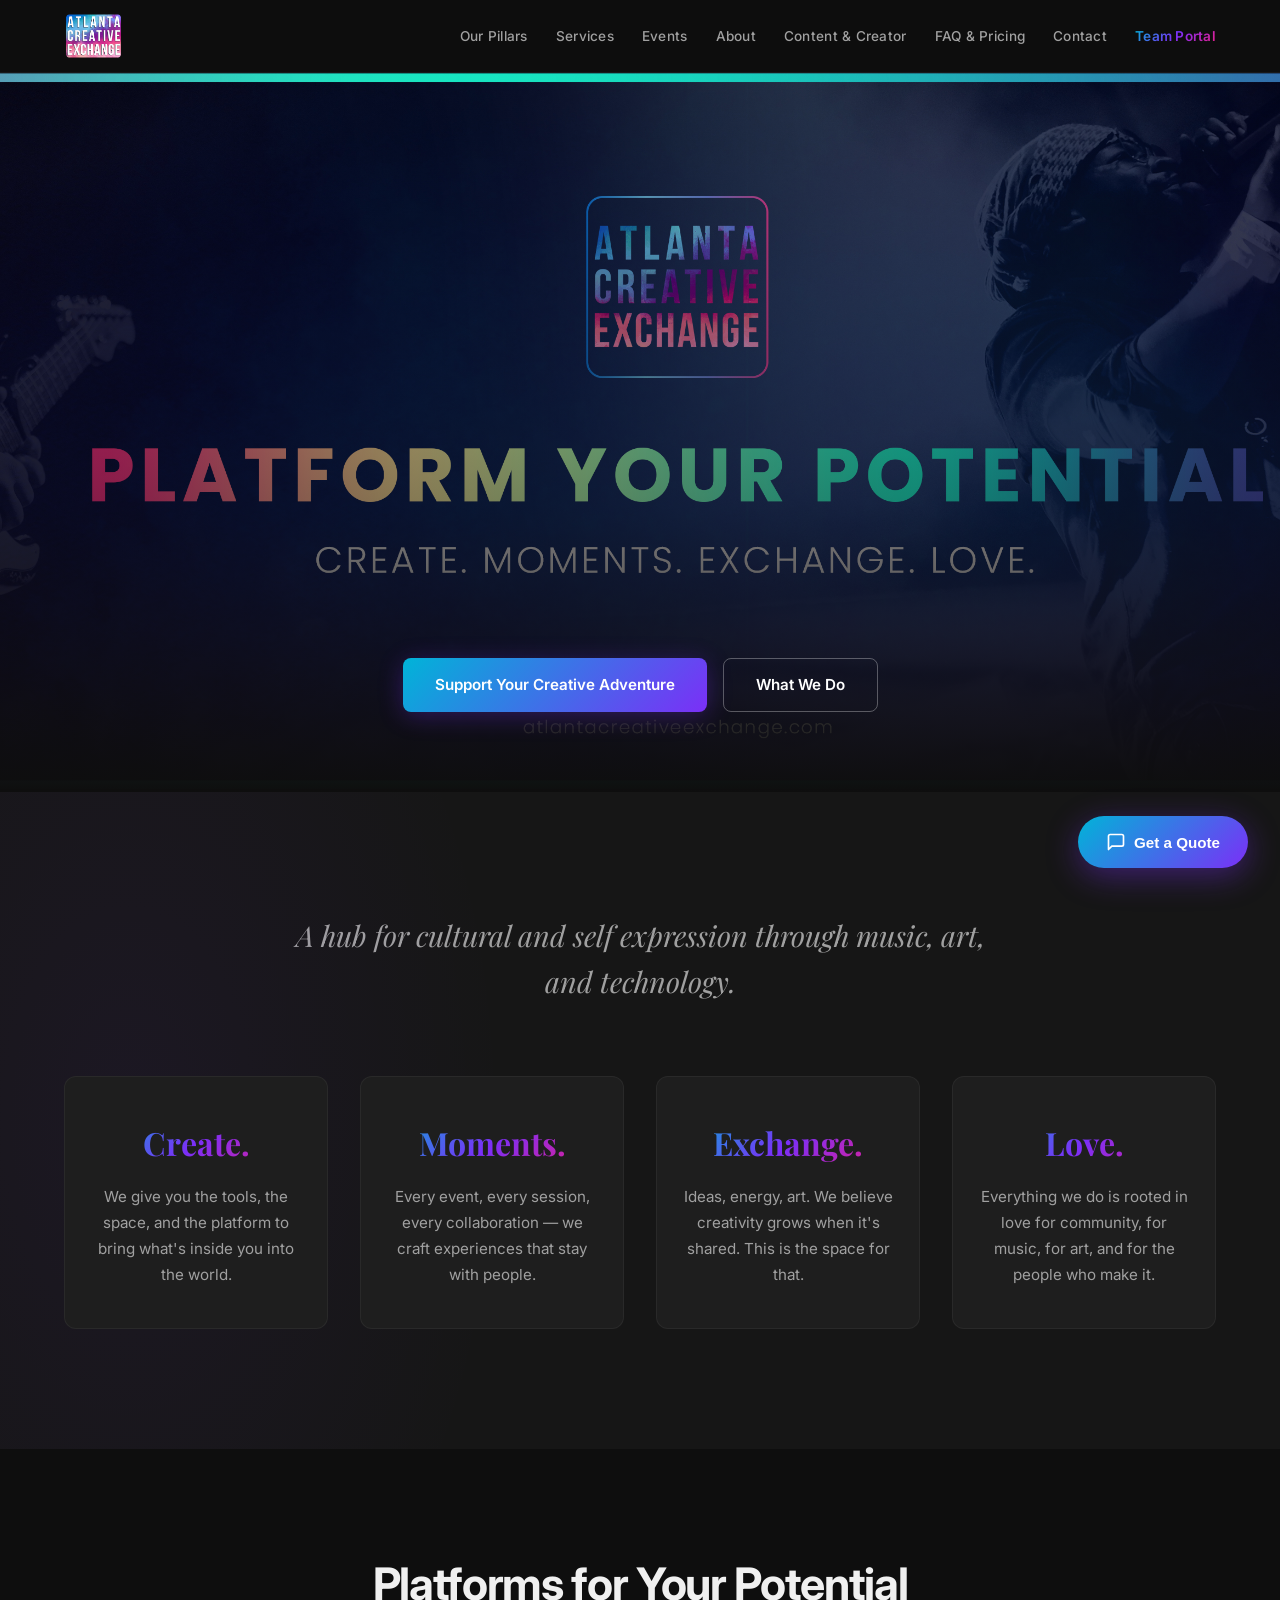
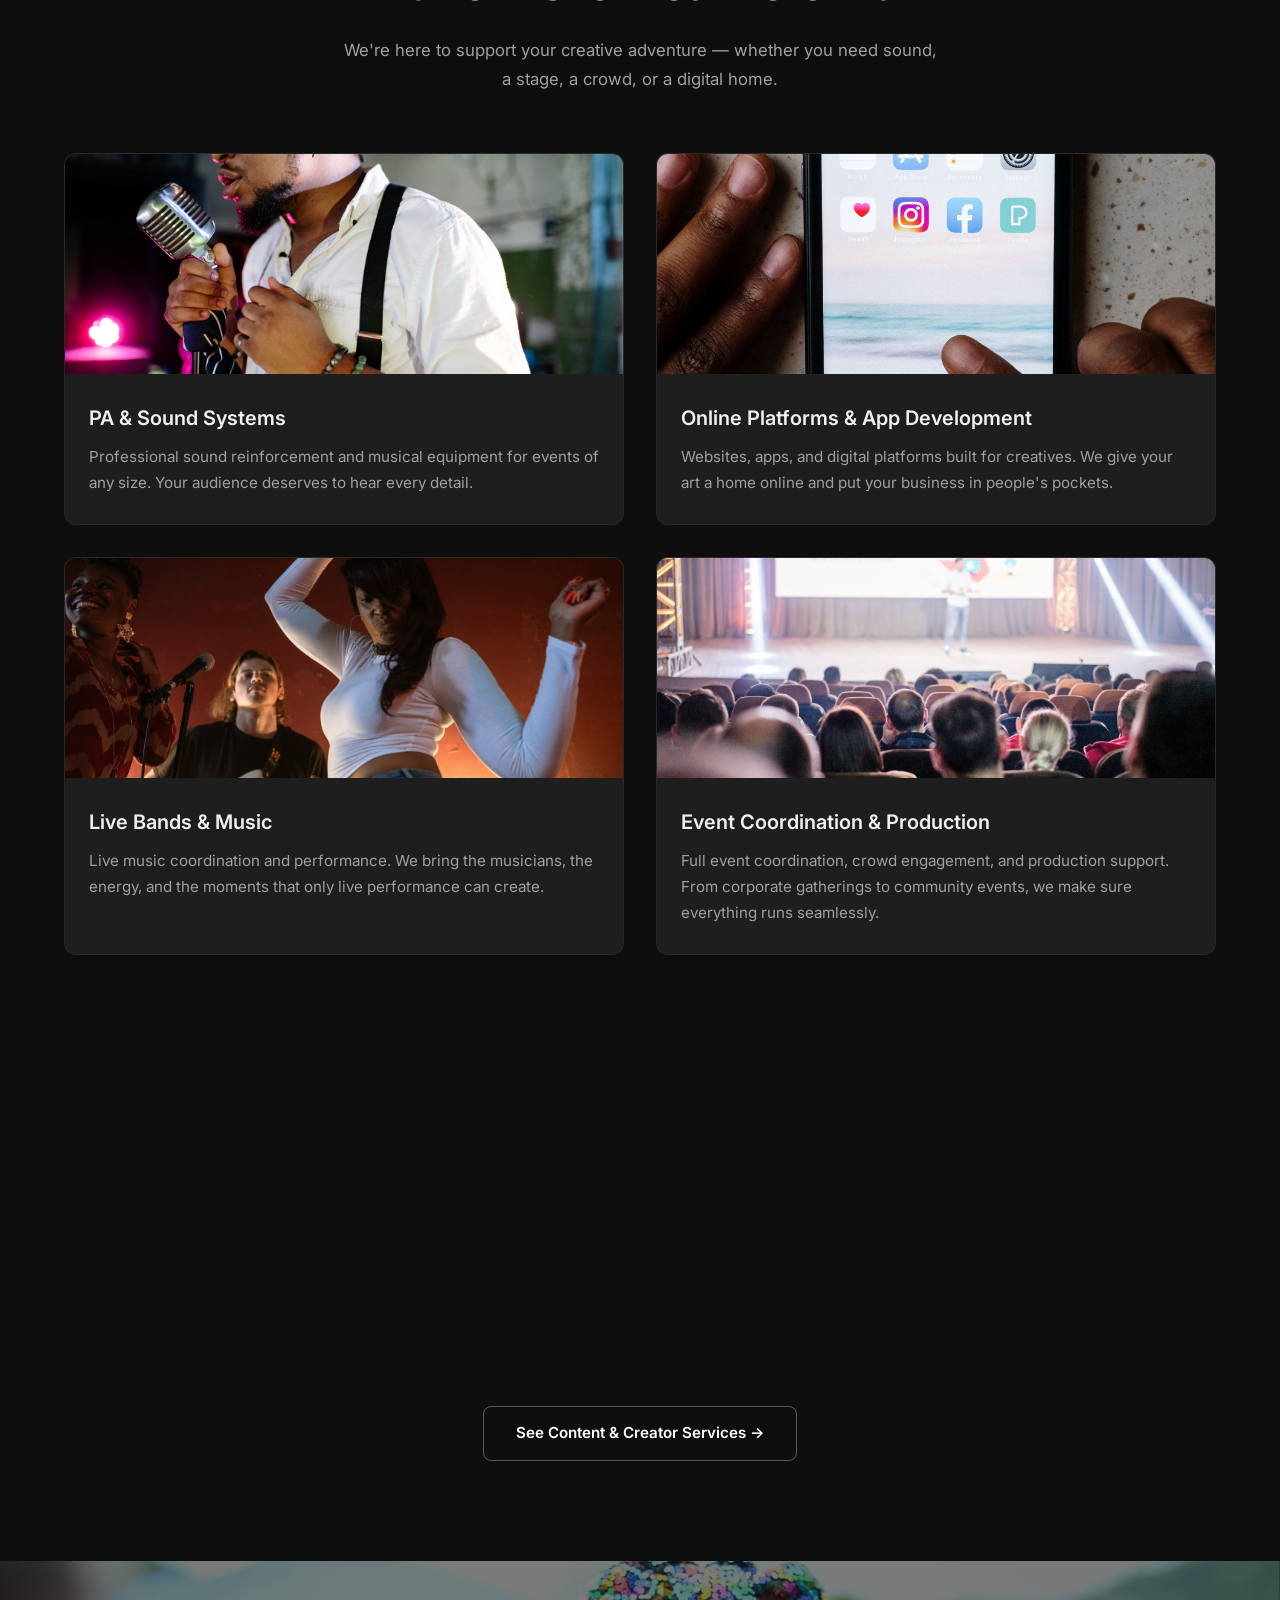
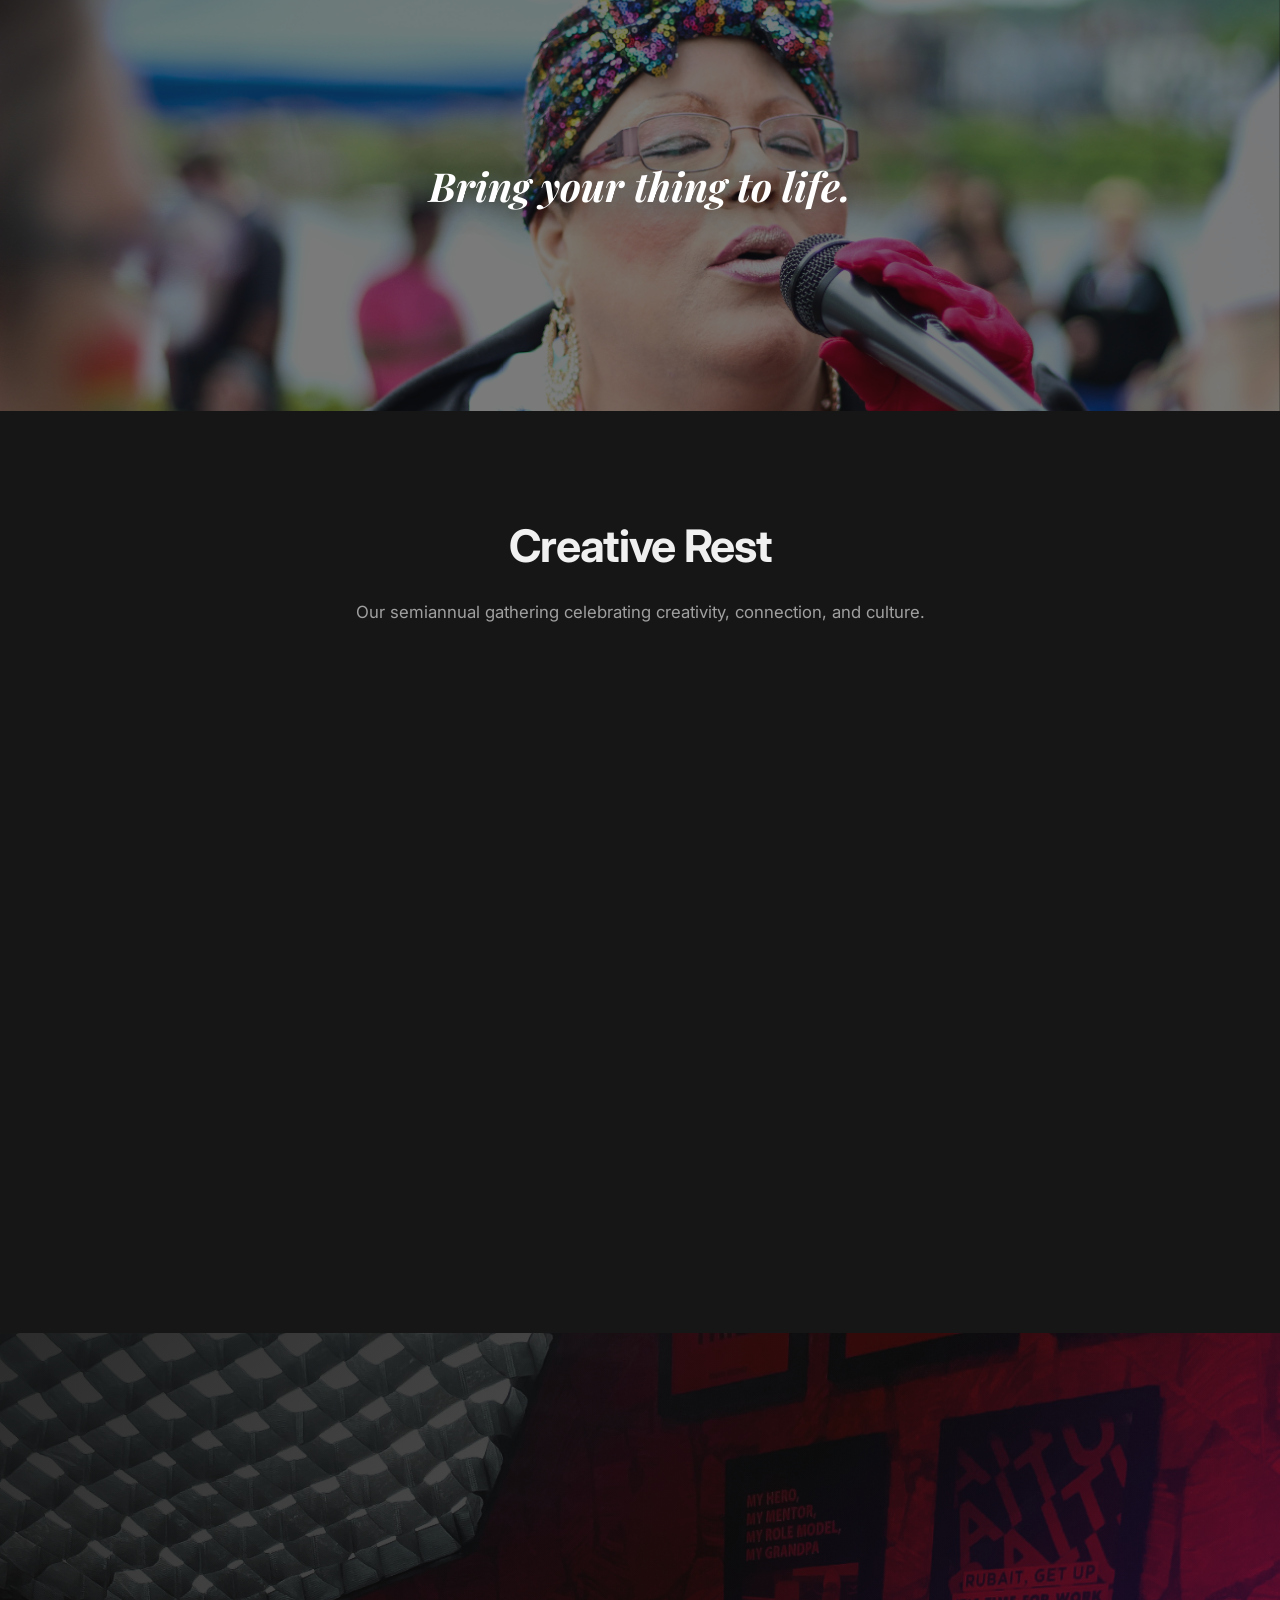
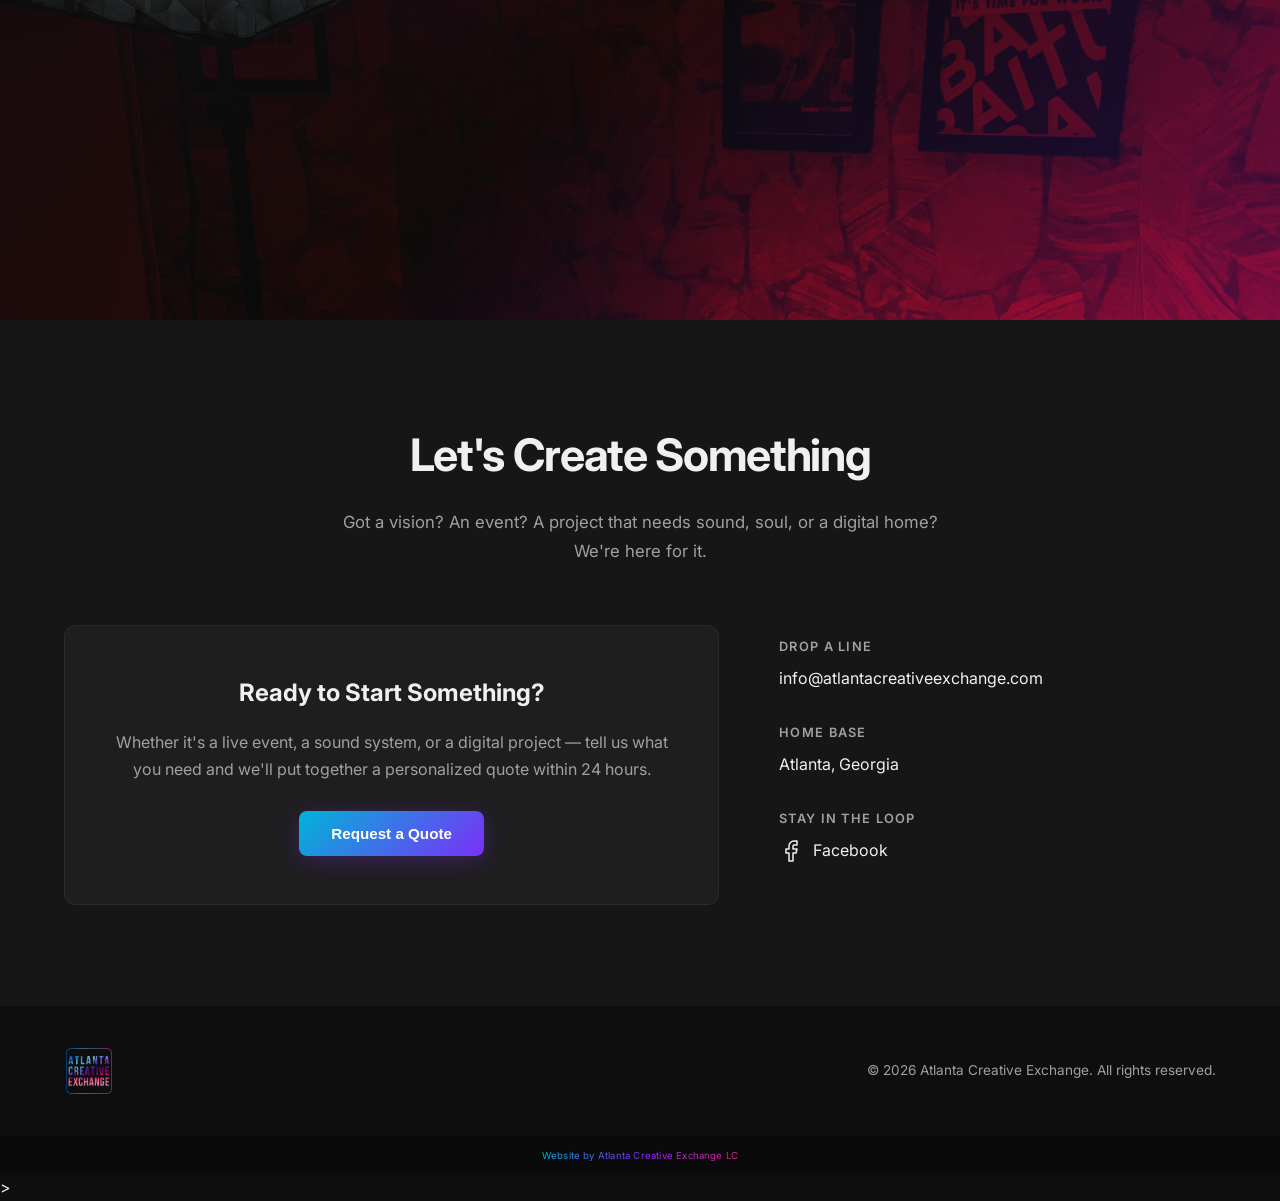
==== commit 7261025e: "Make site credit gradient brand colors (cyan → purple → magenta)" ====
--- a/index.html
+++ b/index.html
@@ -236,7 +236,7 @@
             </div>
         </div>
     </footer>
-    <div class="site-credit">Website by Atlanta Creative Exchange LC</div>
+    <div class="site-credit"><span>Website by Atlanta Creative Exchange LC</span></div>
 
     <script>
         // Mobile nav toggle
--- a/styles.css
+++ b/styles.css
@@ -3005,8 +3005,13 @@
 .site-credit {
     text-align: center;
     font-size: 0.6rem;
-    color: rgba(120, 120, 120, 0.35);
     padding: 12px 0;
-    background: #0a0a0a;
     letter-spacing: 0.02em;
-}
+    background-color: #0a0a0a;
+}
+.site-credit span {
+    background-image: var(--gradient-brand);
+    -webkit-background-clip: text;
+    -webkit-text-fill-color: transparent;
+    background-clip: text;
+}
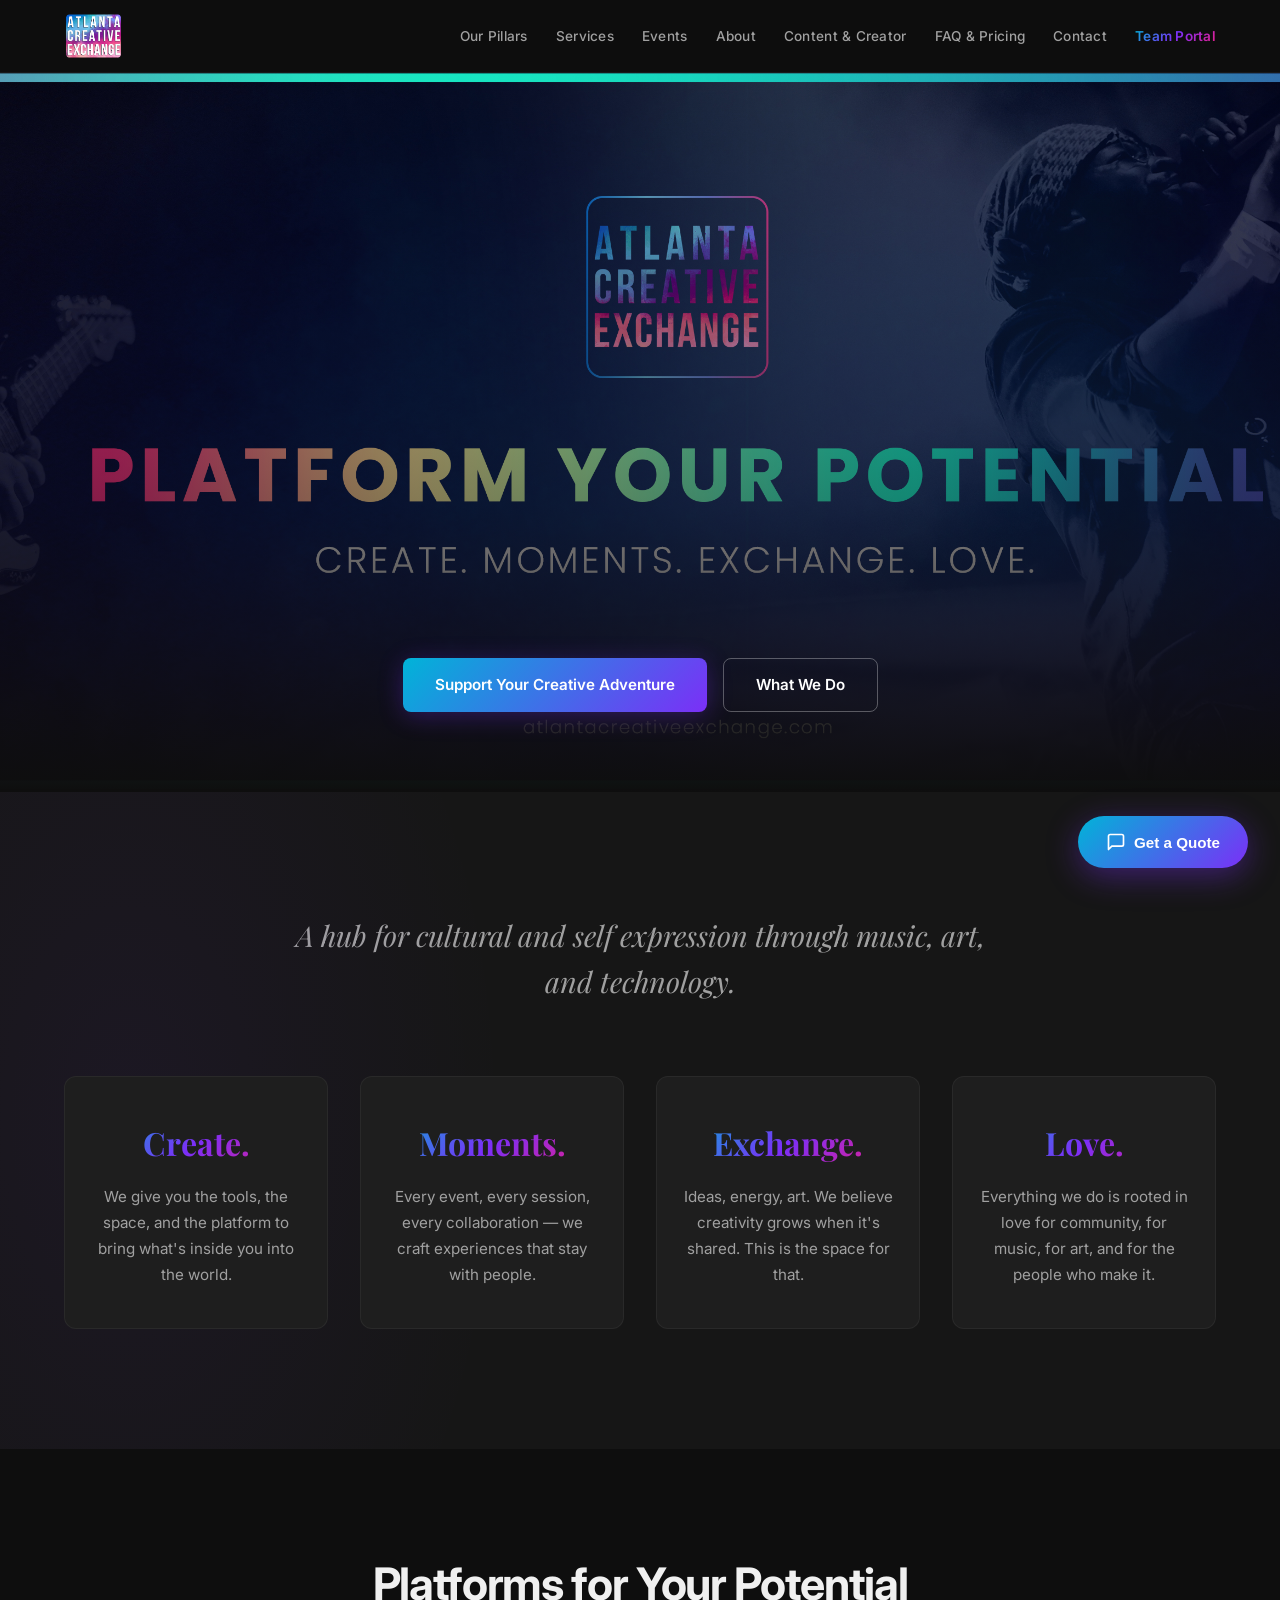
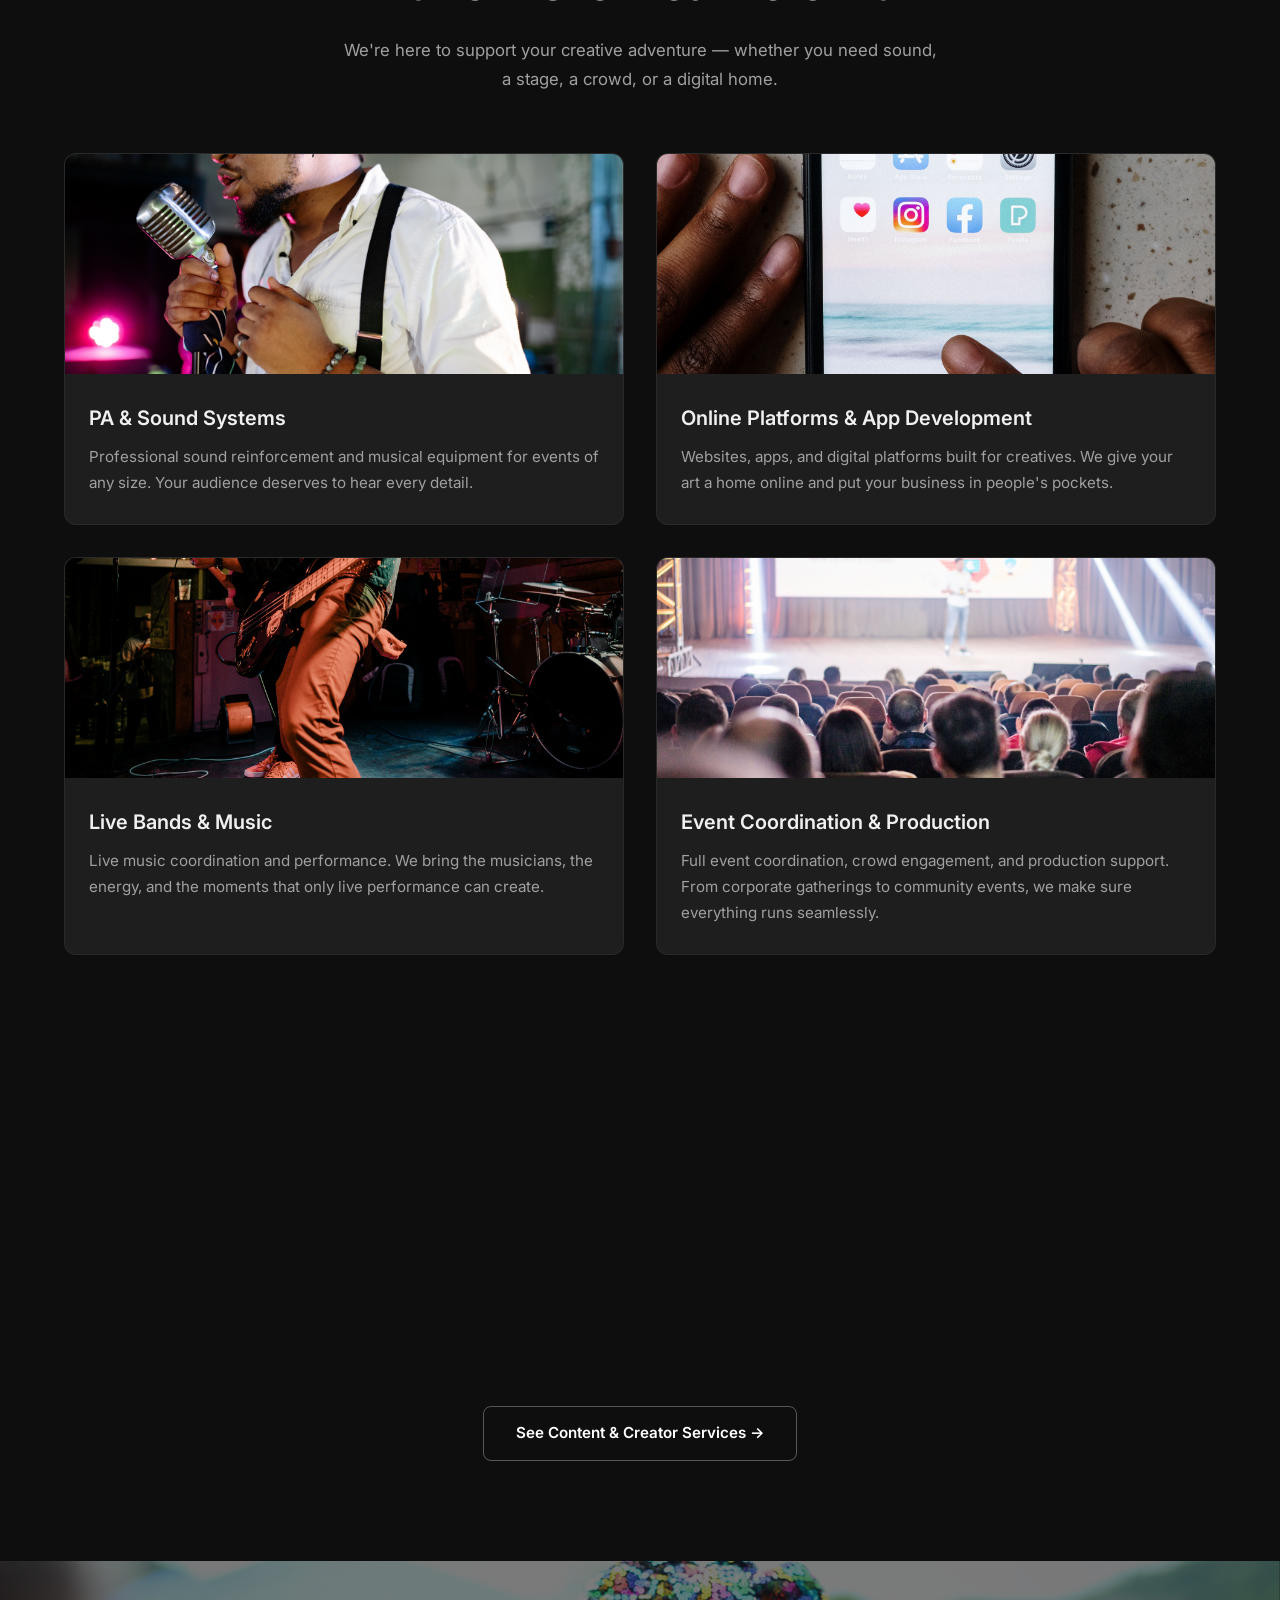
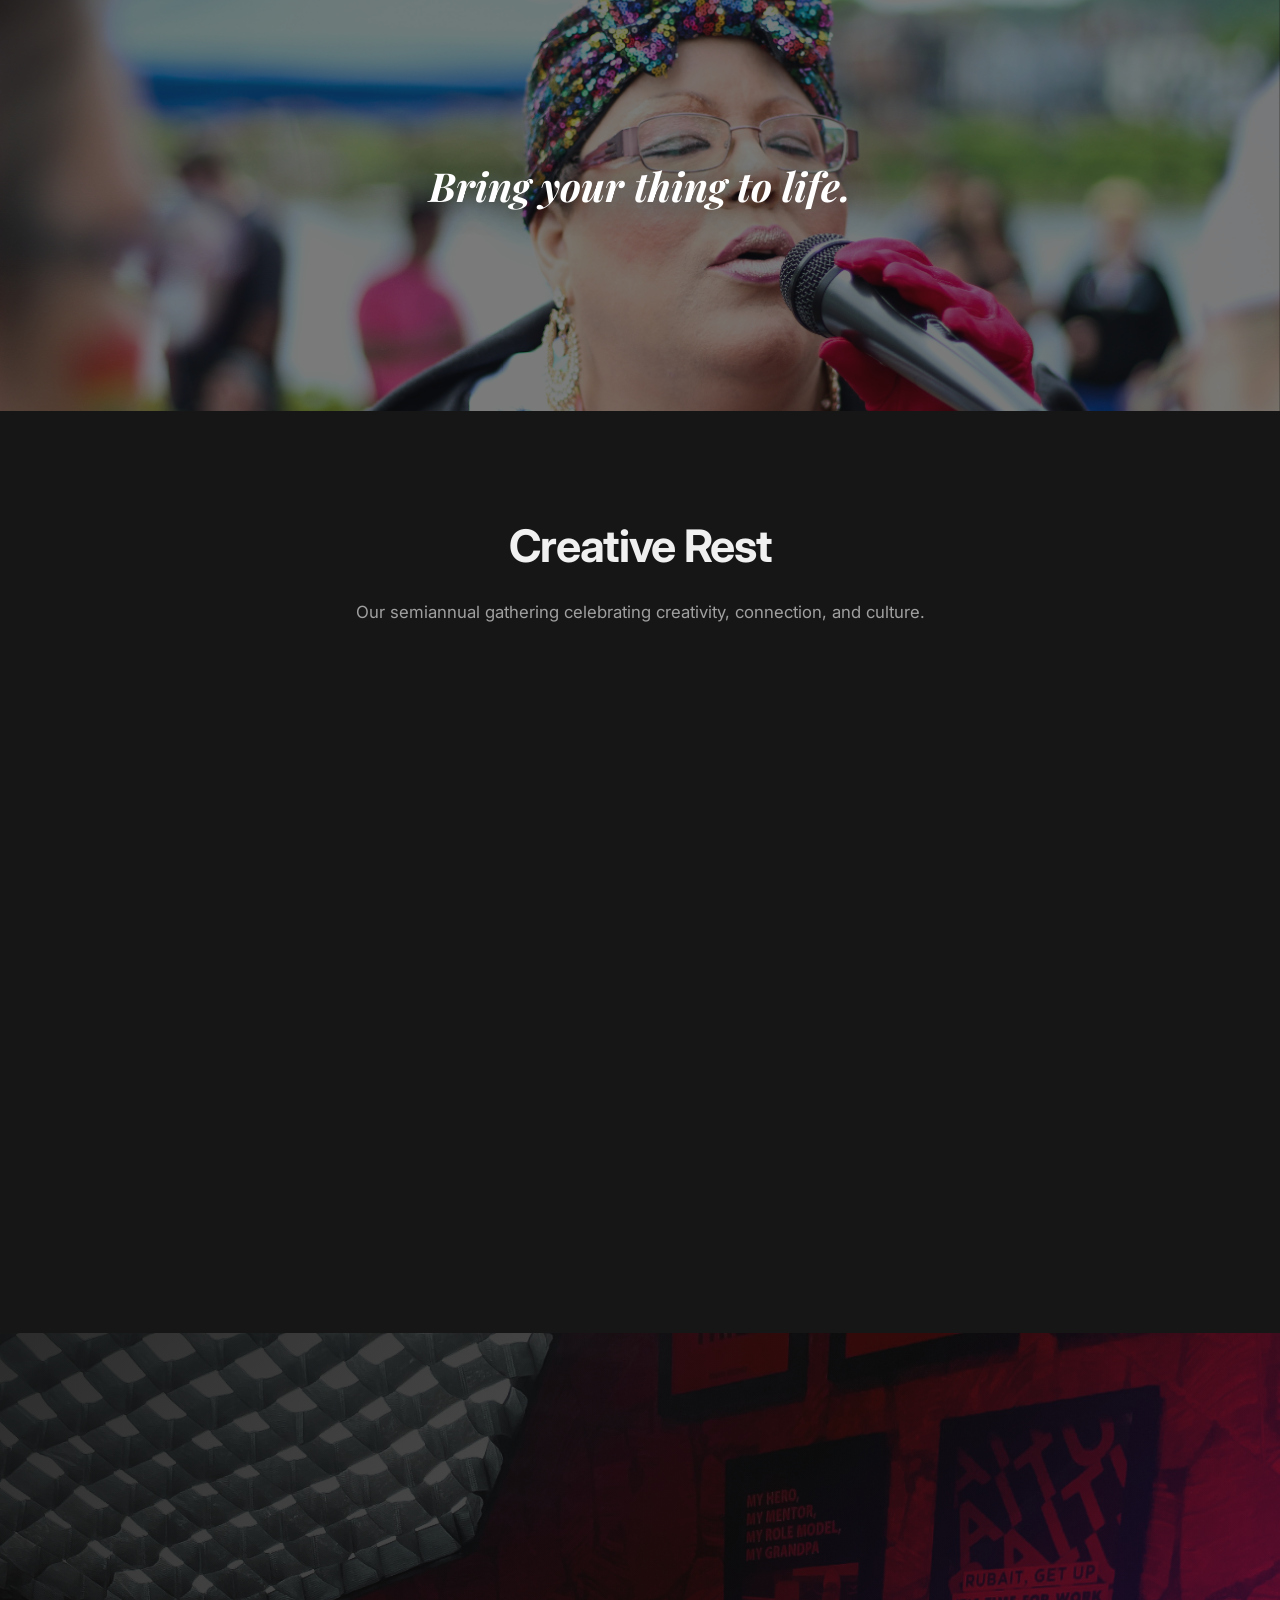
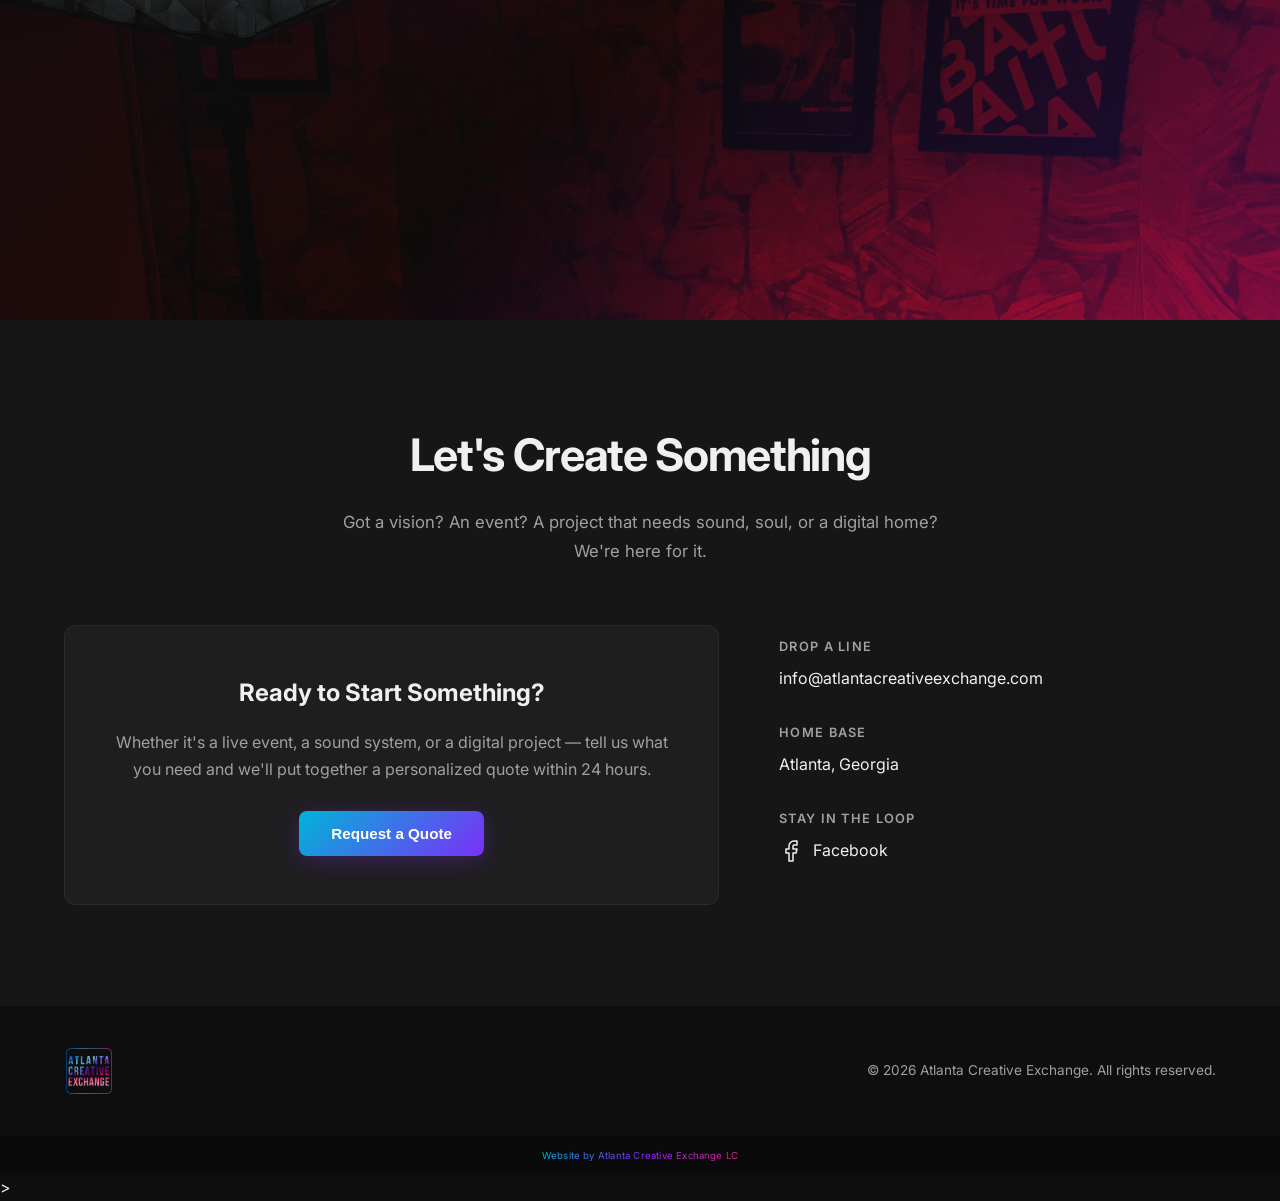
==== commit 32b15ad3: "Swap Live Bands image to pexels-chris-s" ====
--- a/index.html
+++ b/index.html
@@ -110,7 +110,7 @@
                     </div>
                     <div class="service-card">
                         <div class="service-image">
-                            <img src="Resources/Images/pexels-rodnae-productions-6173901.jpg" alt="Live band performing on stage" loading="lazy">
+                            <img src="Resources/new/pexels-chris-s-414051315-15324093.jpg" alt="Live band performing on stage" loading="lazy">
                         </div>
                         <div class="service-body">
                             <h3>Live Bands & Music</h3>
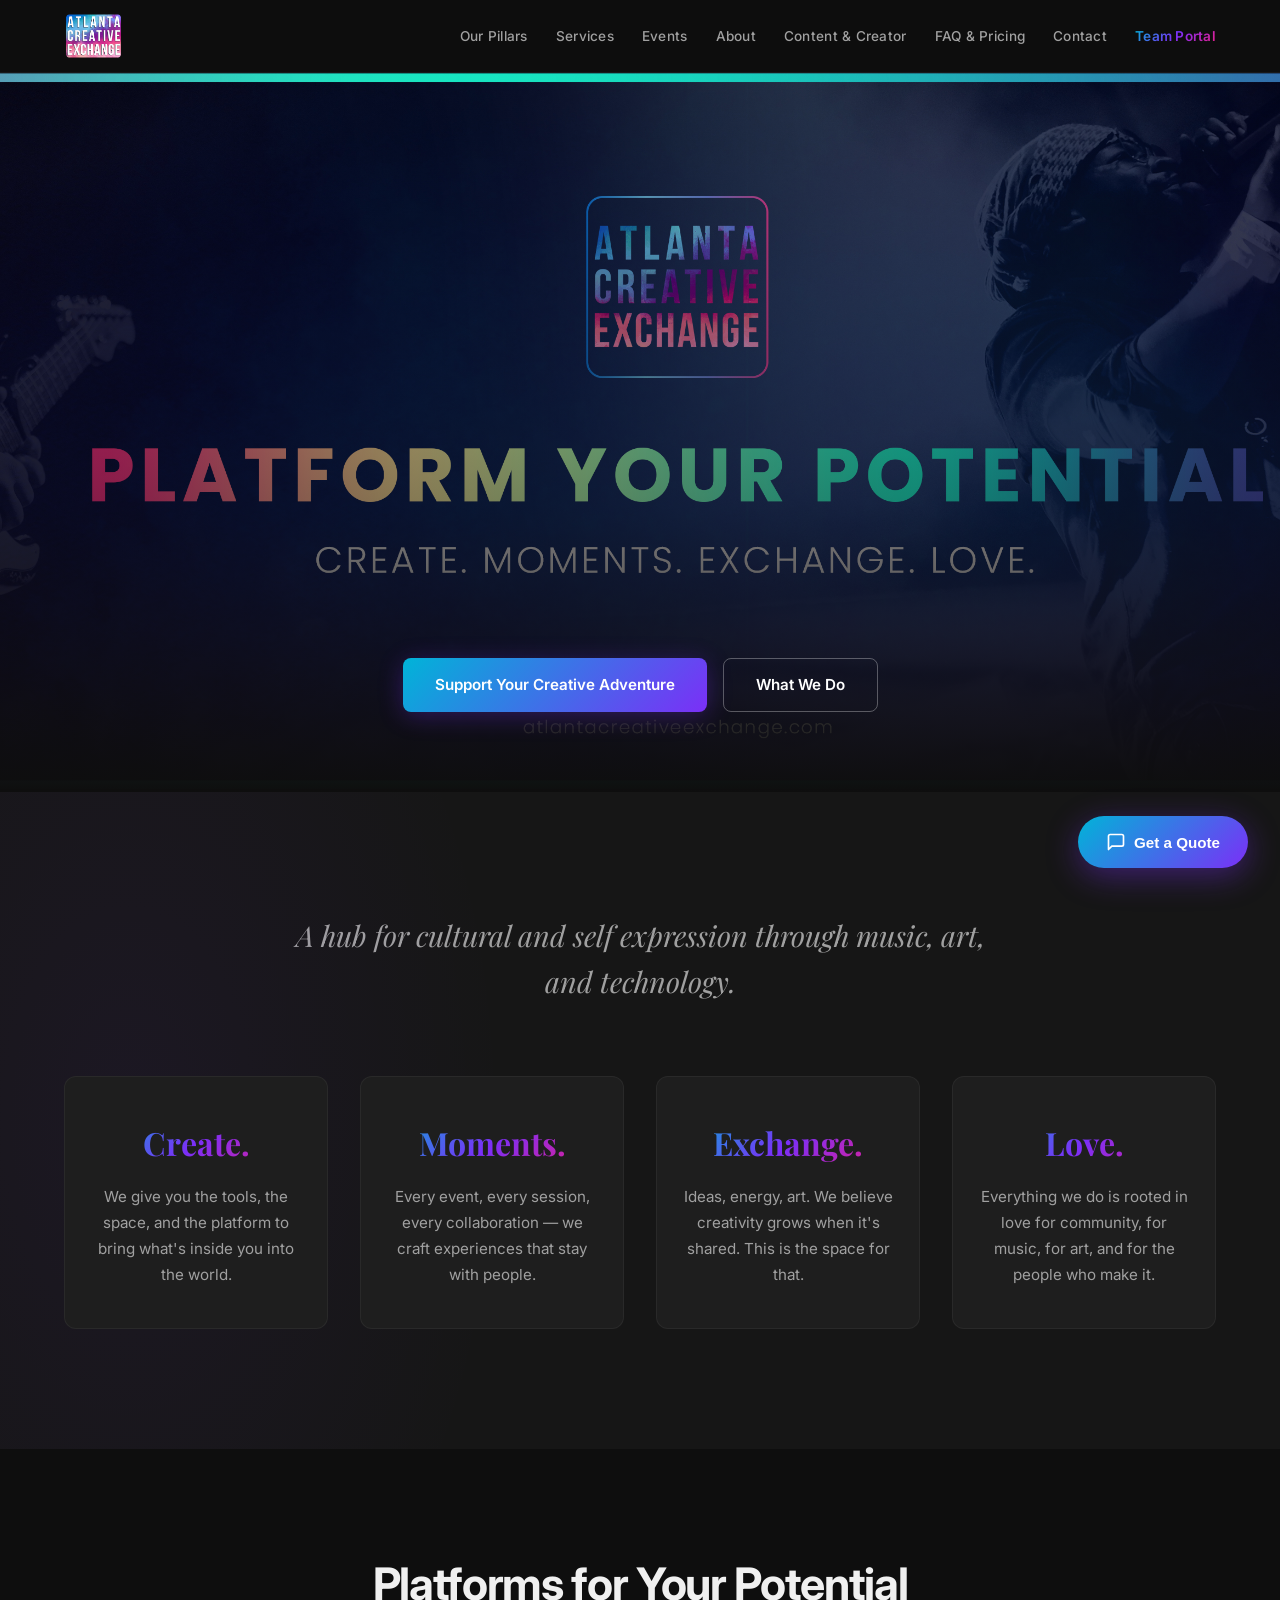
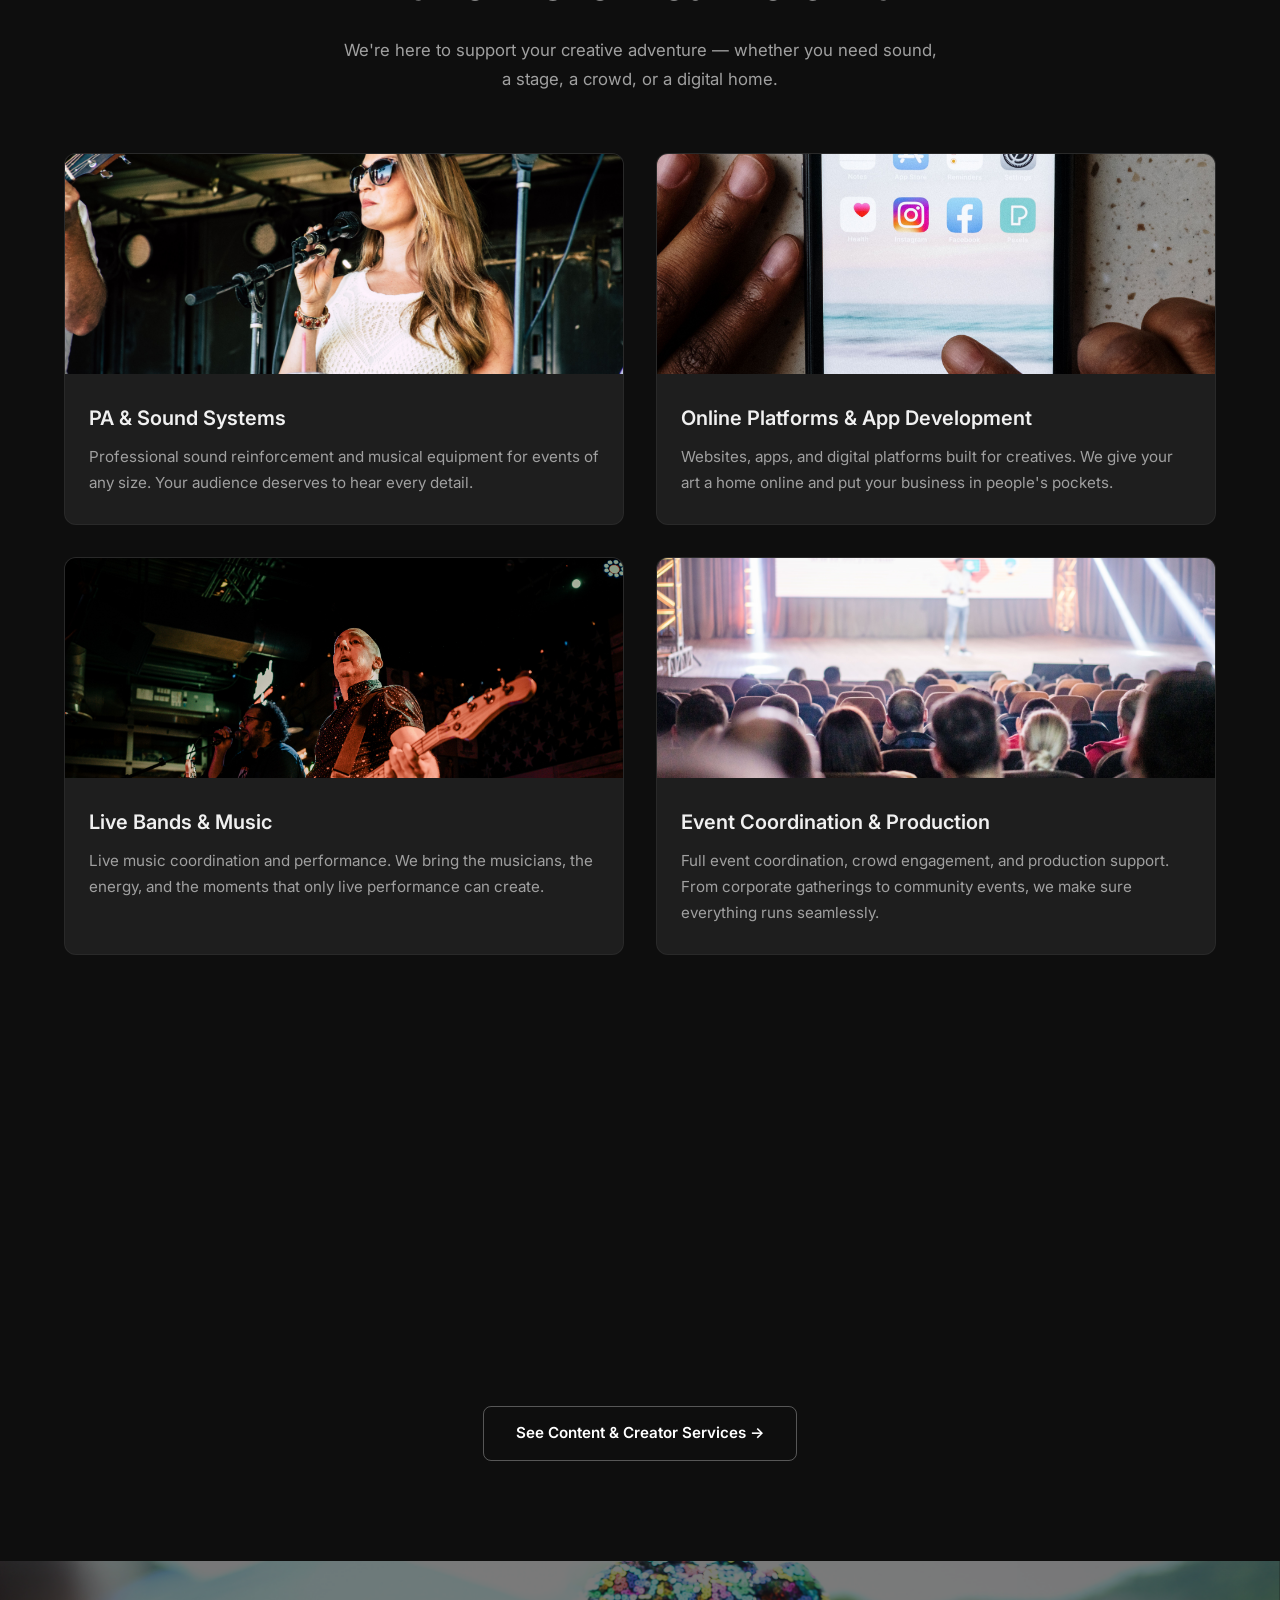
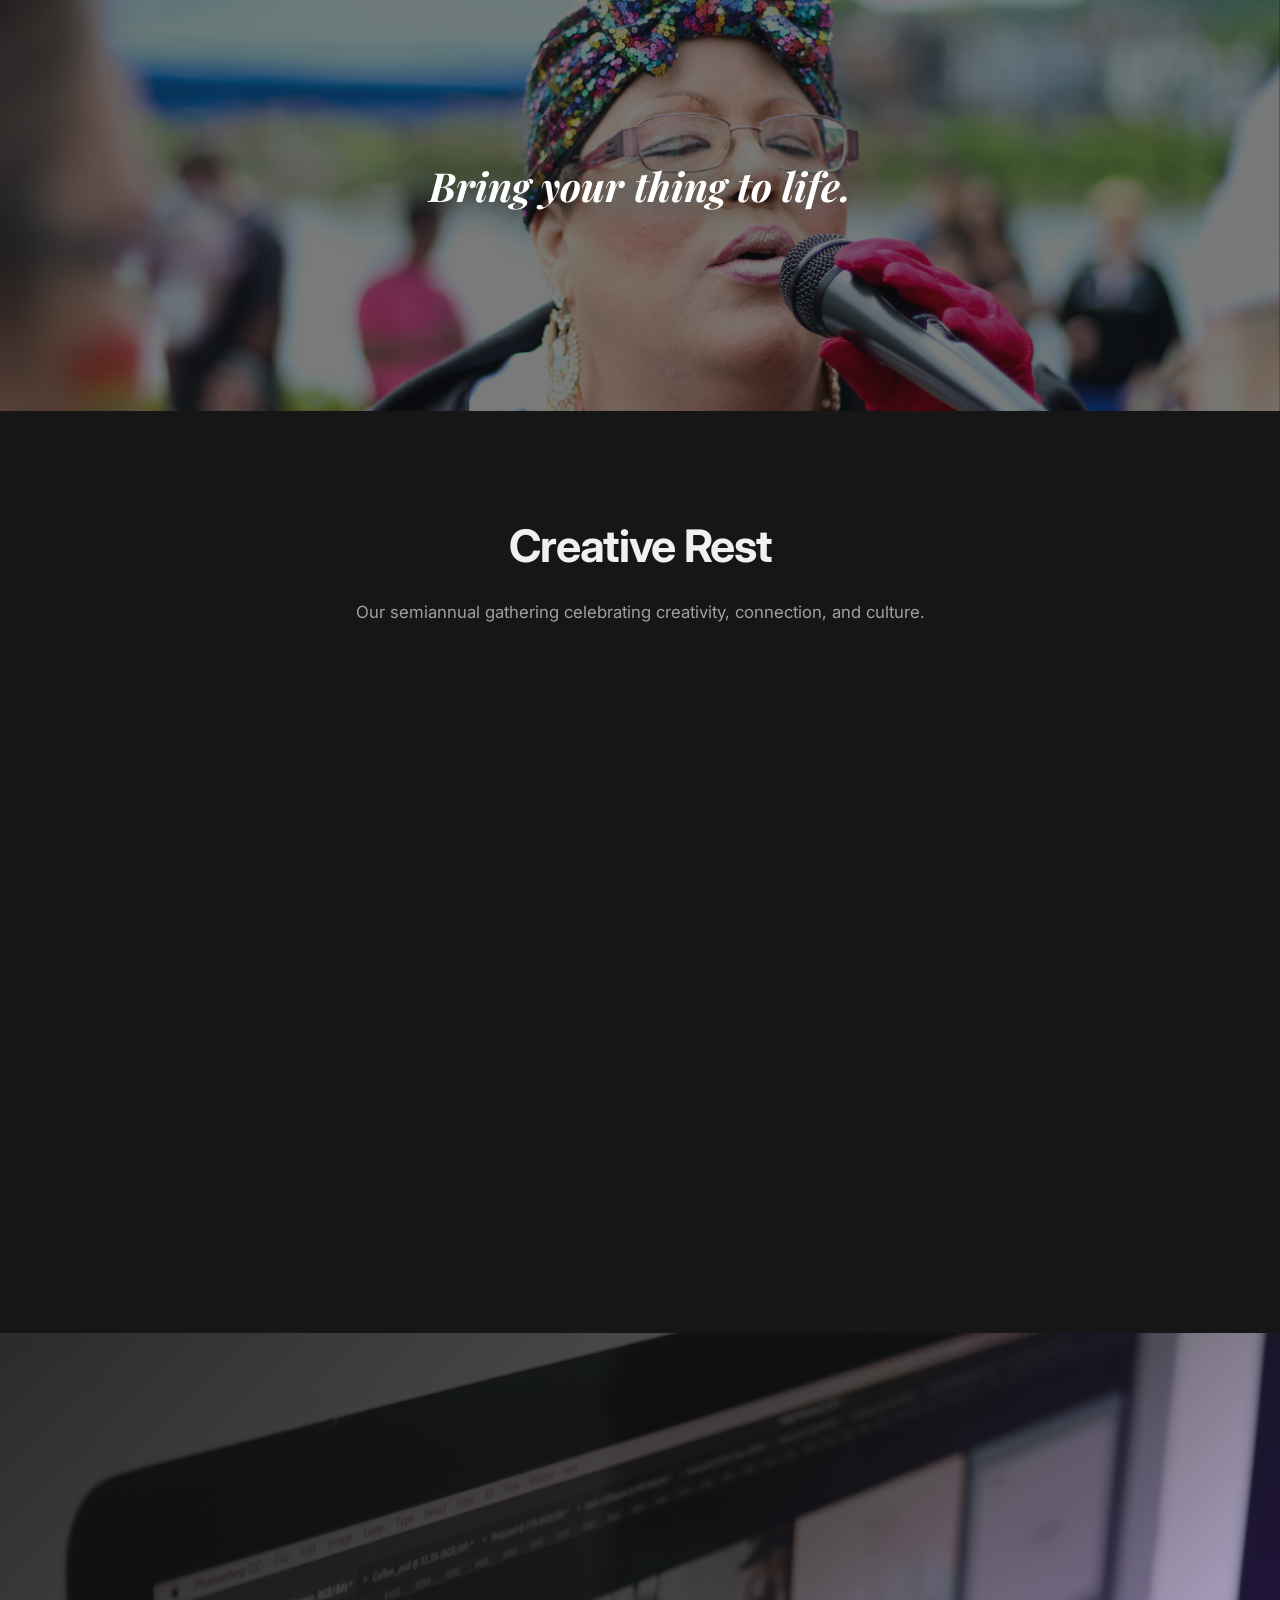
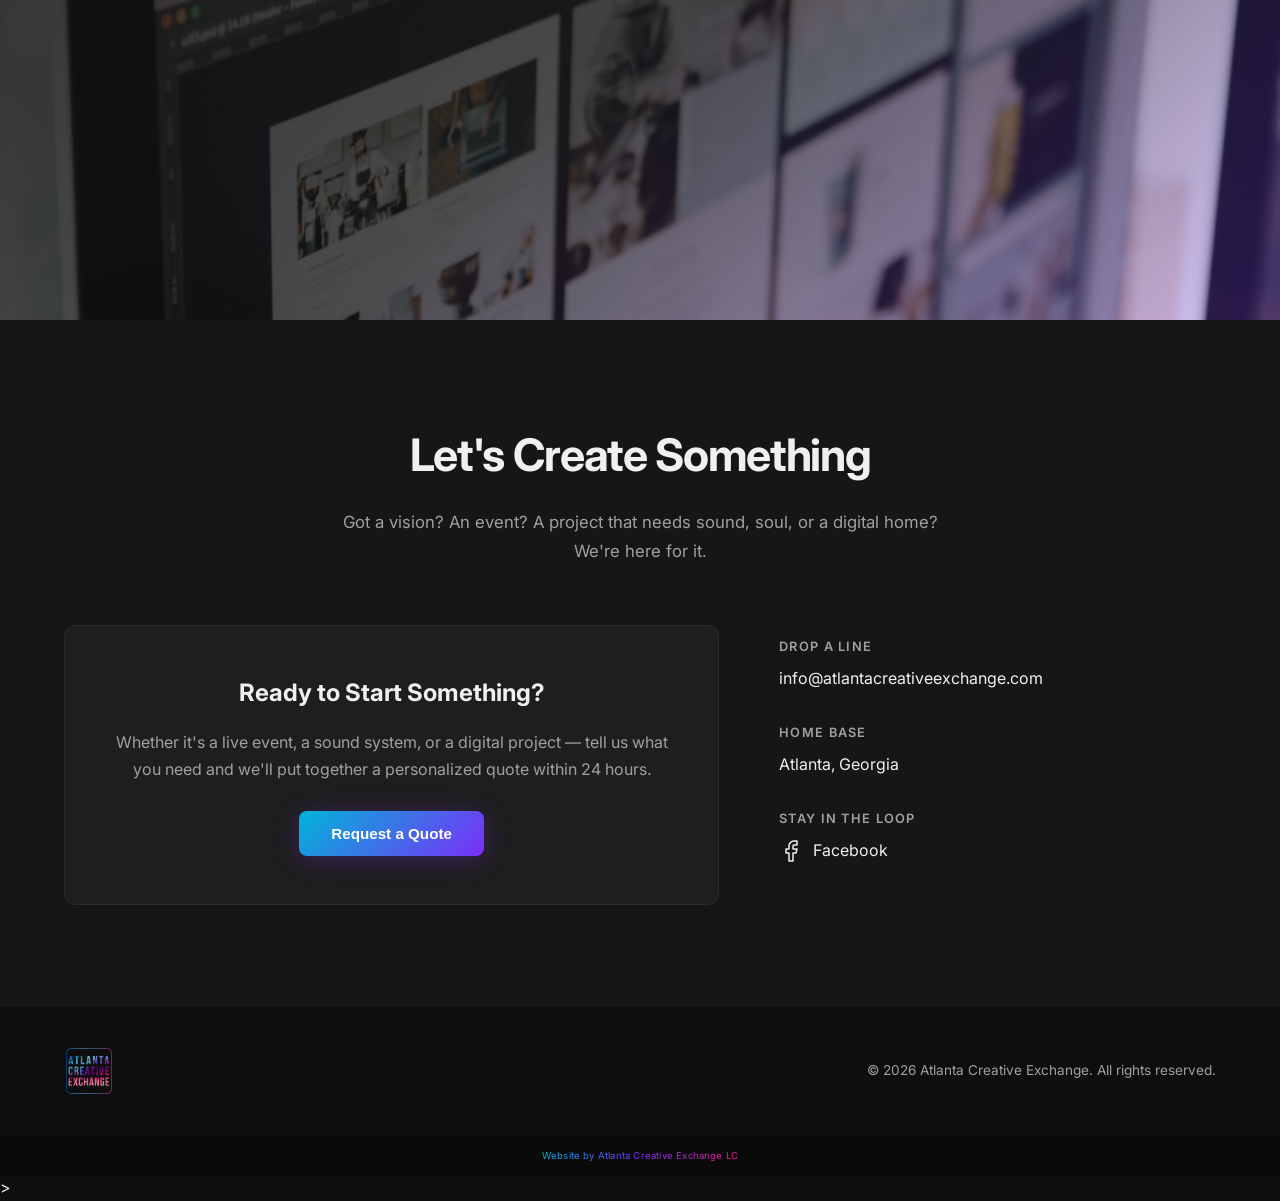
==== commit dd0e9184: "Swap PA image to brett-sayles, creativity section to tranmautritam, fix live bands crop" ====
--- a/index.html
+++ b/index.html
@@ -92,7 +92,7 @@
                 <div class="services-grid">
                     <div class="service-card">
                         <div class="service-image">
-                            <img src="Resources/Images/pexels-yan-krukov-9010058.jpg" alt="Professional PA system and stage lighting" loading="lazy">
+                            <img src="Resources/new/pexels-brett-sayles-1486673.jpg" alt="Professional PA system and stage lighting" loading="lazy">
                         </div>
                         <div class="service-body">
                             <h3>PA & Sound Systems</h3>
@@ -110,7 +110,7 @@
                     </div>
                     <div class="service-card">
                         <div class="service-image">
-                            <img src="Resources/new/pexels-chris-s-414051315-15324093.jpg" alt="Live band performing on stage" loading="lazy">
+                            <img src="Resources/new/pexels-chris-s-414051315-15324093.jpg" alt="Live band performing on stage" loading="lazy" style="object-position: center top;">
                         </div>
                         <div class="service-body">
                             <h3>Live Bands & Music</h3>
@@ -181,7 +181,7 @@
         <!-- Digital Solutions teaser -->
         <section class="digital-feature">
             <div class="digital-feature-bg">
-                <img src="Resources/Images/pexels-rubaitulazad-10130153.jpg" alt="Digital development and coding" loading="lazy">
+                <img src="Resources/new/pexels-tranmautritam-326514.jpg" alt="Digital development and coding" loading="lazy">
             </div>
             <div class="digital-feature-overlay"></div>
             <div class="digital-feature-content container">
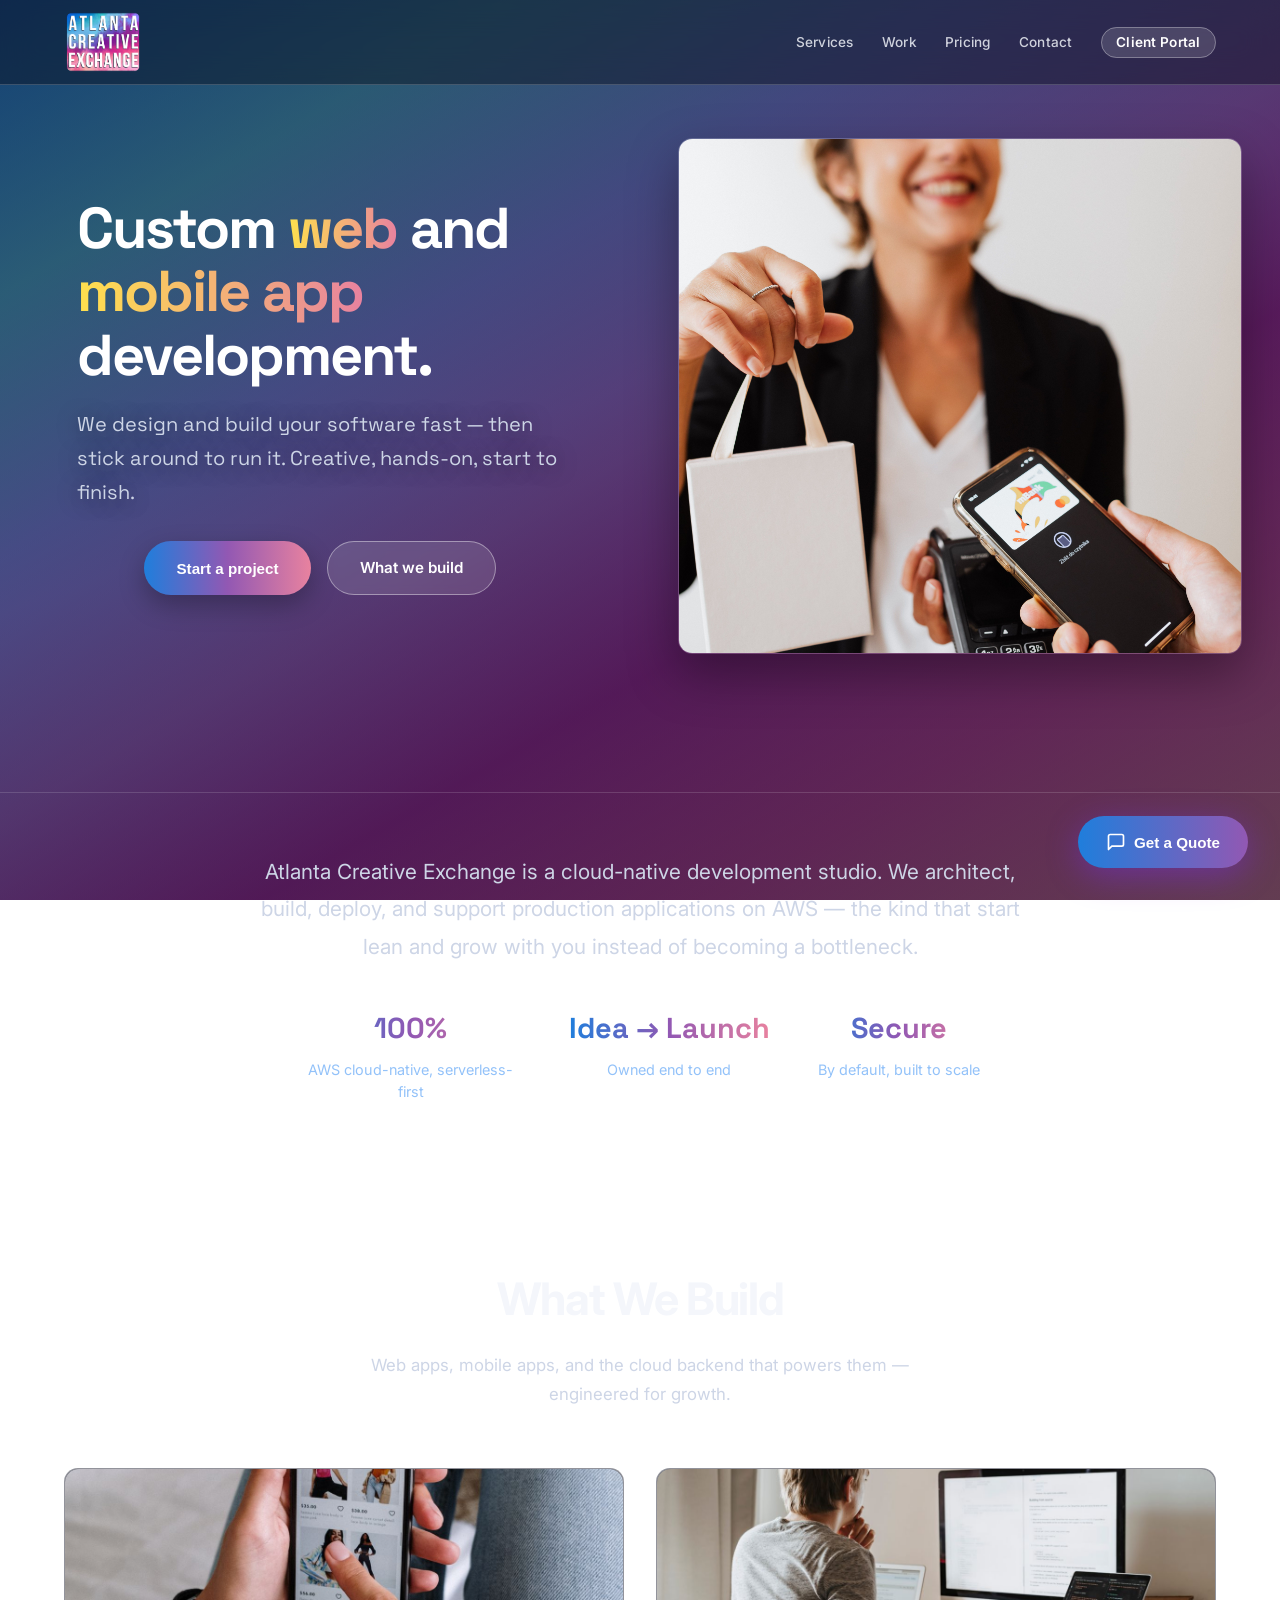
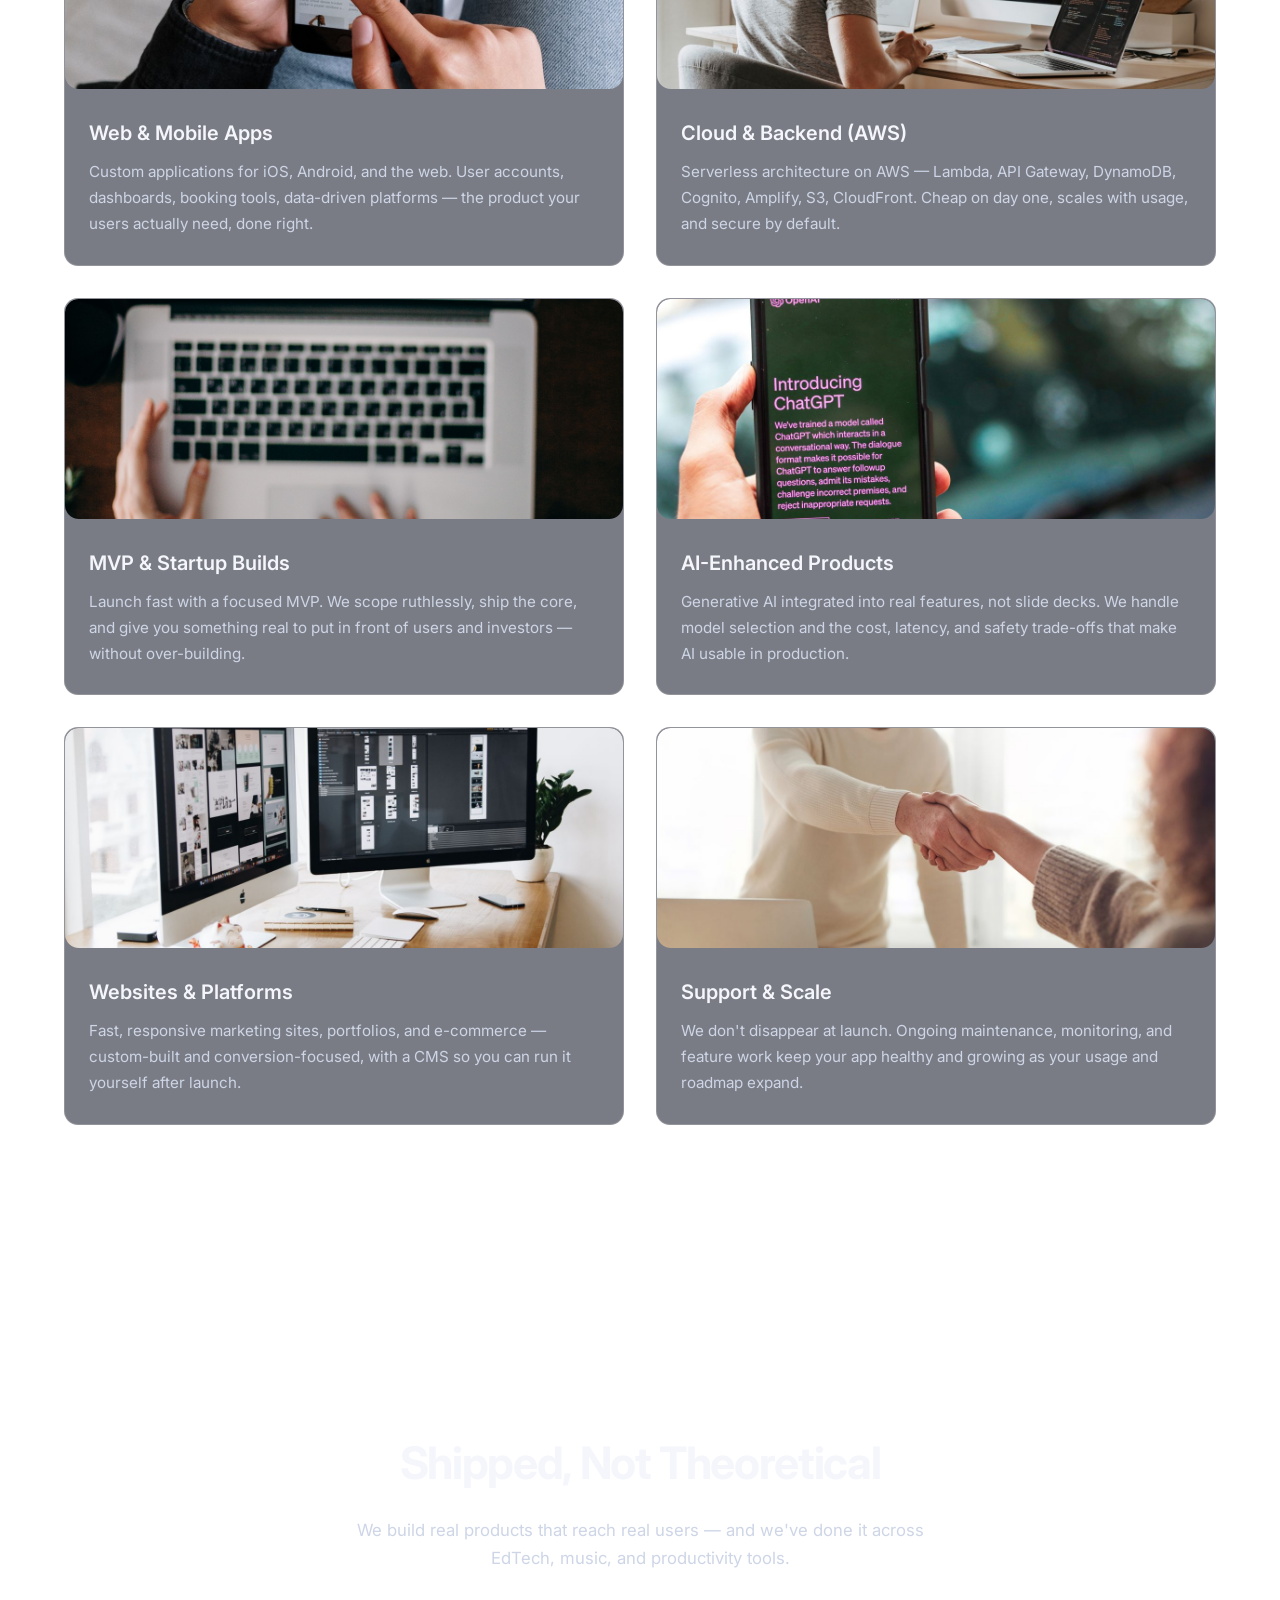
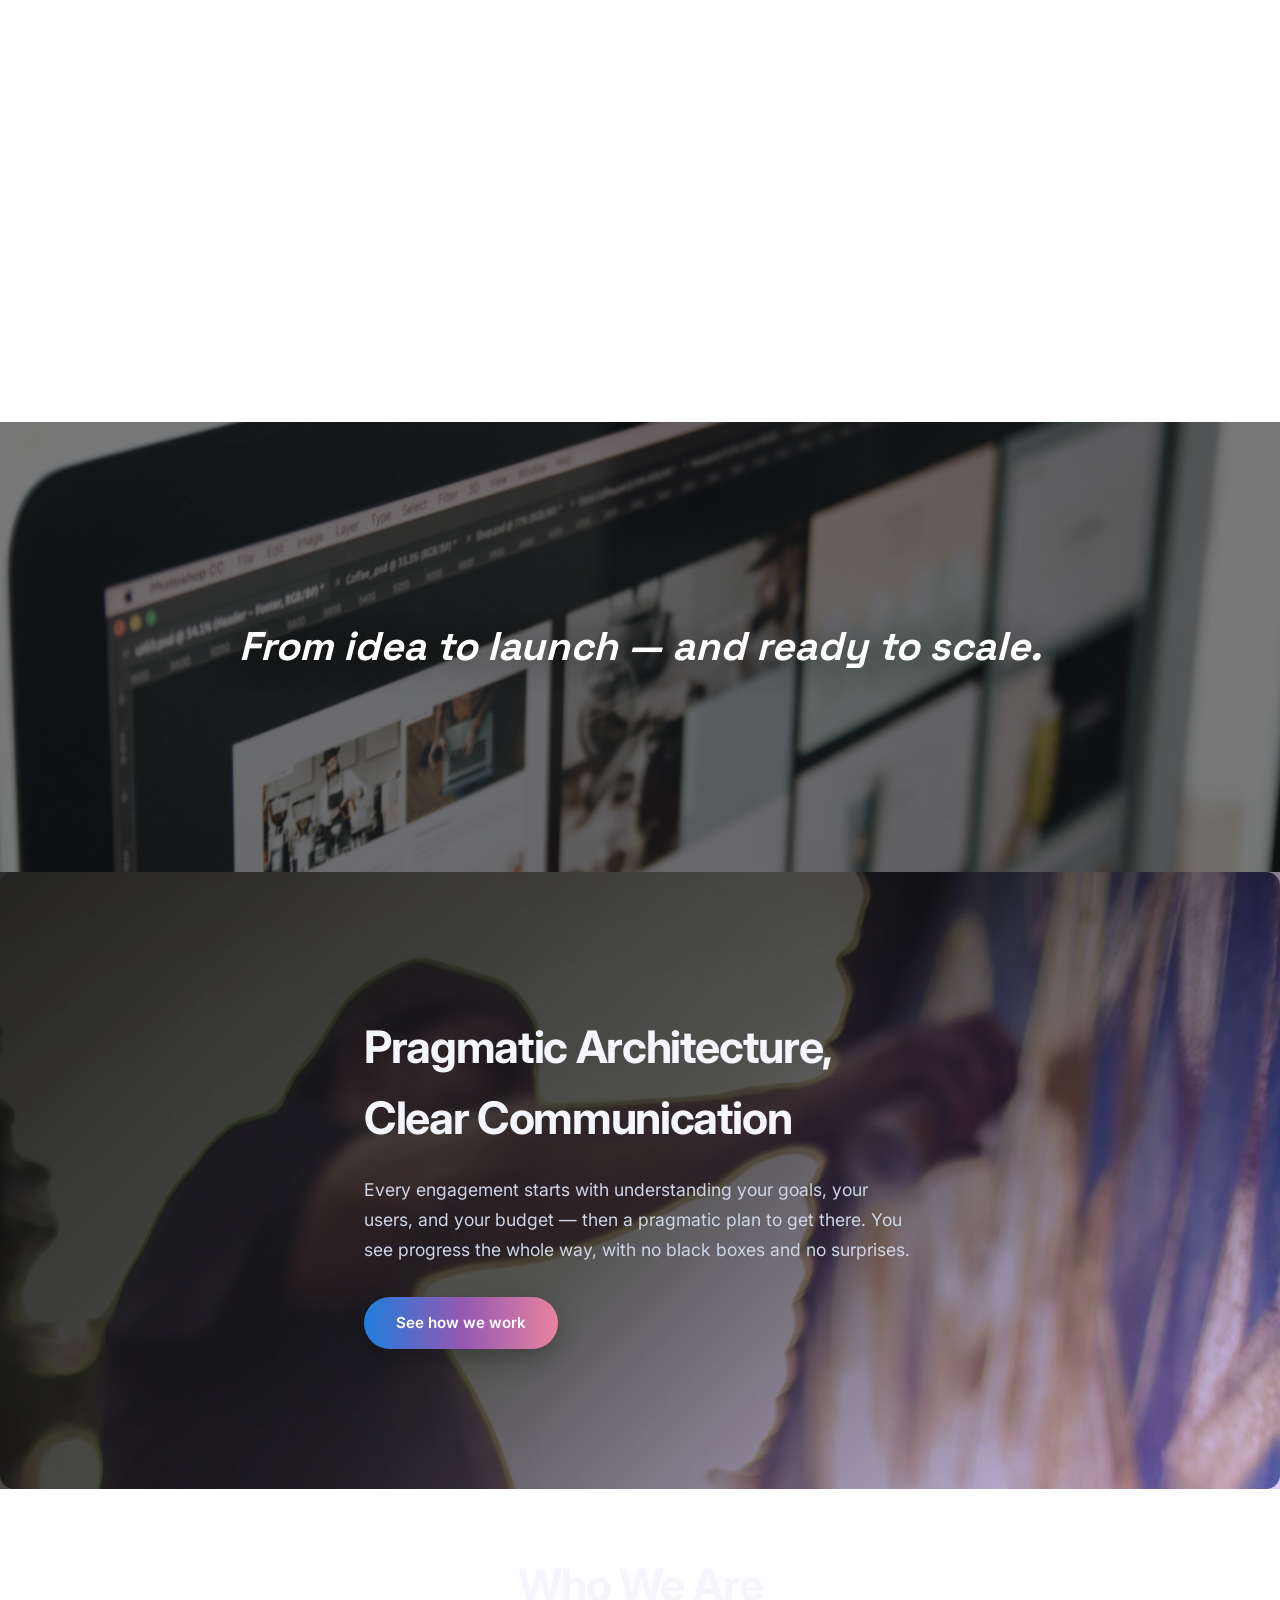
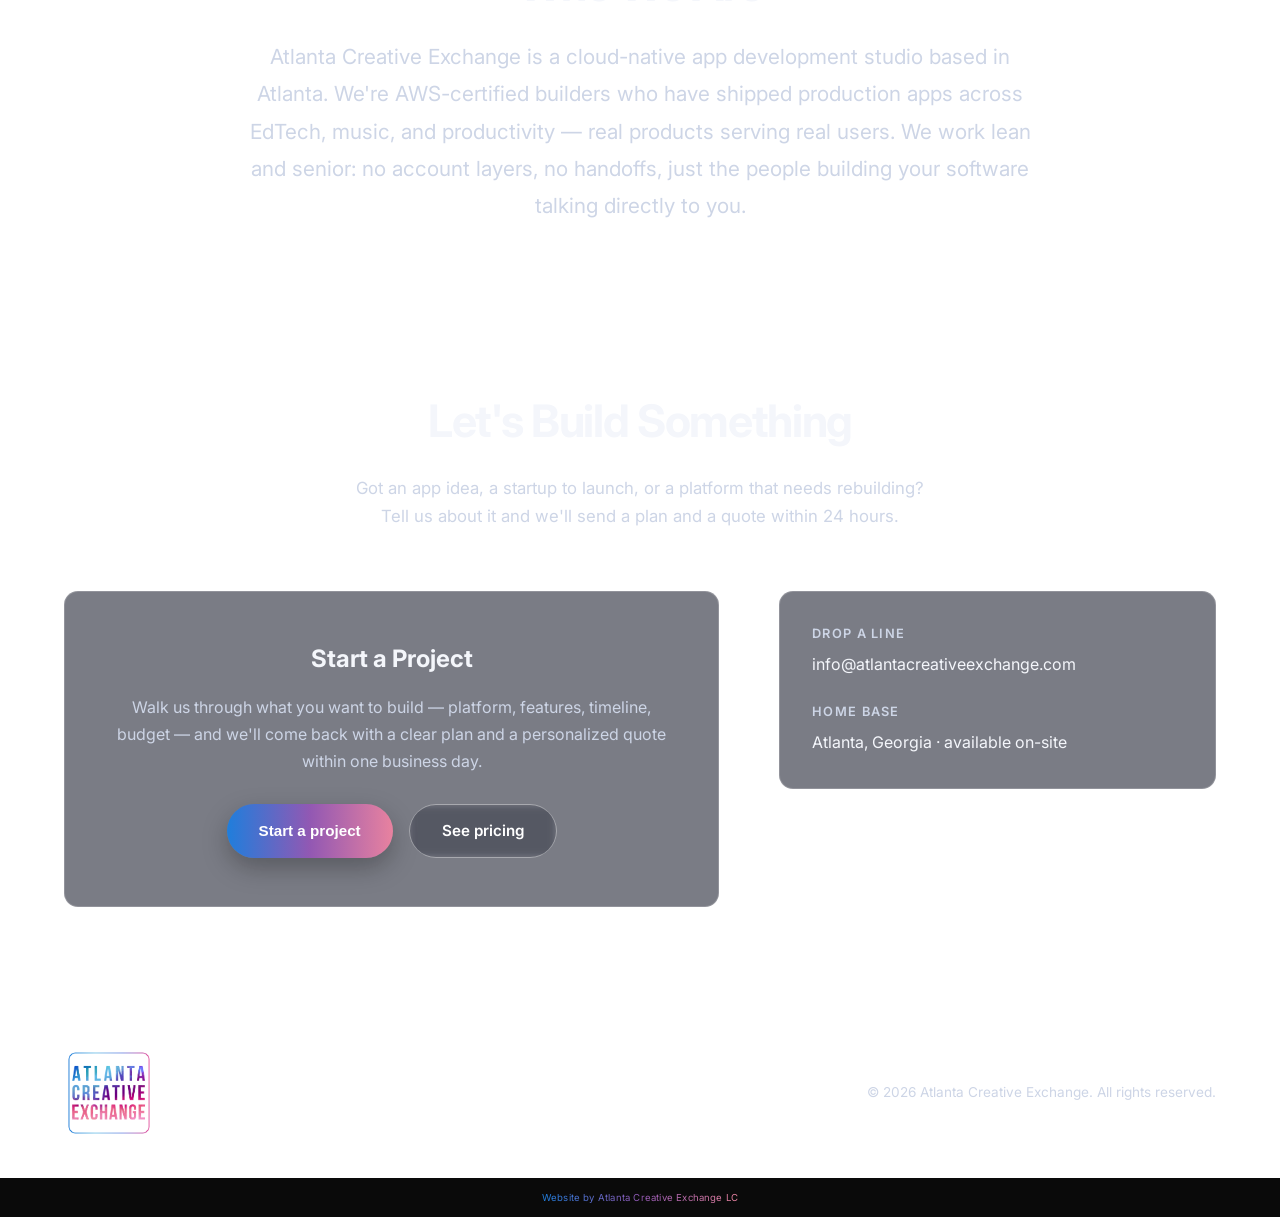
==== commit a69030e0: "Reposition ACE as cloud-native app dev studio; Work section = industry tiles - index/services/faq/qu" ====
--- a/index.html
+++ b/index.html
@@ -5,14 +5,14 @@
     <meta name="viewport" content="width=device-width, initial-scale=1.0">
     <meta name="theme-color" content="#0e0e0e">
     <meta name="apple-mobile-web-app-status-bar-style" content="black-translucent">
-    <title>Atlanta Creative Exchange | Create. Moments. Exchange. Love.</title>
-    <meta name="description" content="Atlanta Creative Exchange is a hub for cultural and self expression through music, art, and technology. We provide platforms for your potential.">
+    <title>Atlanta Creative Exchange | Build. Launch. Scale. Create.</title>
+    <meta name="description" content="Atlanta Creative Exchange is a cloud-native app development studio. We build custom web and mobile apps on AWS for founders, startups, and businesses — from first concept to launch, built to scale.">
     <link rel="icon" type="image/png" sizes="32x32" href="favicon-32.png">
     <link rel="apple-touch-icon" sizes="180x180" href="favicon.png">
     <link rel="stylesheet" href="styles.css">
     <link rel="preconnect" href="https://fonts.googleapis.com">
     <link rel="preconnect" href="https://fonts.gstatic.com" crossorigin>
-    <link href="https://fonts.googleapis.com/css2?family=Inter:wght@300;400;500;600;700&family=Playfair+Display:ital,wght@0,700;1,400&display=swap" rel="stylesheet">
+    <link href="https://fonts.googleapis.com/css2?family=Inter:wght@300;400;500;600;700&family=Space+Grotesk:wght@400;500;600;700&display=swap" rel="stylesheet">
 </head>
 <body>
     <header class="header">
@@ -21,14 +21,11 @@
                 <img src="Resources/Final Drafts-03.png" alt="Atlanta Creative Exchange logo">
             </a>
             <ul class="nav-links">
-                <li class="nav-pillars-link"><a href="#pillars">Our Pillars</a></li>
                 <li><a href="#services">Services</a></li>
-                <li><a href="#events">Events</a></li>
-                <li><a href="about.html">About</a></li>
-                <li><a href="services-creative.html">Content & Creator</a></li>
-                <li><a href="faq.html">FAQ & Pricing</a></li>
+                <li><a href="#work">Work</a></li>
+                <li><a href="faq.html">Pricing</a></li>
                 <li><a href="#contact">Contact</a></li>
-                <li><a href="https://admin.atlantacreativeexchange.com" class="nav-portal-link">Team Portal</a></li>
+                <li><a href="https://admin.atlantacreativeexchange.com" class="nav-portal-link">Client Portal</a></li>
             </ul>
             <button class="nav-toggle" aria-label="Toggle navigation" aria-expanded="false">
                 <span></span>
@@ -40,41 +37,38 @@
 
     <main>
         <!-- Hero -->
-        <section class="hero">
-            <div class="hero-bg">
-                <img src="Resources/Images/Facebook Cover.jpg" alt="Atlanta Creative Exchange">
-            </div>
-            <div class="hero-overlay"></div>
-            <div class="hero-content container">
-                <div class="hero-cta">
-                    <a href="#contact" class="btn btn-primary">Support Your Creative Adventure</a>
-                    <a href="#services" class="btn btn-outline">What We Do</a>
-                </div>
-            </div>
-        </section>
-
-        <!-- Pillars — Layout A: Prominent display -->
-        <section id="pillars" class="pillars">
-            <div class="container">
-                <div class="pillars-intro">
-                    <p class="pillars-lead">A hub for cultural and self expression through music, art, and technology.</p>
-                </div>
-                <div class="pillars-grid">
-                    <div class="pillar" data-pillar="create">
-                        <span class="pillar-word">Create.</span>
-                        <p>We give you the tools, the space, and the platform to bring what's inside you into the world.</p>
-                    </div>
-                    <div class="pillar" data-pillar="moments">
-                        <span class="pillar-word">Moments.</span>
-                        <p>Every event, every session, every collaboration — we craft experiences that stay with people.</p>
-                    </div>
-                    <div class="pillar" data-pillar="exchange">
-                        <span class="pillar-word">Exchange.</span>
-                        <p>Ideas, energy, art. We believe creativity grows when it's shared. This is the space for that.</p>
-                    </div>
-                    <div class="pillar" data-pillar="love">
-                        <span class="pillar-word">Love.</span>
-                        <p>Everything we do is rooted in love for community, for music, for art, and for the people who make it.</p>
+        <section class="hero-split">
+            <div class="hero-split-text">
+                <div class="hero-split-inner">
+                    <h1 class="hero-headline">Custom <span class="highlight-word">web</span> and <span class="highlight-word">mobile app</span> development.</h1>
+                    <p class="hero-statement">We design and build your software fast — then stick around to run it. Creative, hands-on, start to finish.</p>
+                    <div class="hero-cta">
+                        <button class="btn btn-primary" data-quote-trigger>Start a project</button>
+                        <a href="#services" class="btn btn-outline">What we build</a>
+                    </div>
+                </div>
+            </div>
+            <div class="hero-split-media">
+                <img src="Resources/Images/hero-mobile-payment.jpg" alt="A shop owner taking a mobile tap-to-pay payment from a customer">
+            </div>
+        </section>
+
+        <!-- Capabilities band -->
+        <section class="mission-band">
+            <div class="container">
+                <p class="mission-text">Atlanta Creative Exchange is a cloud-native development studio. We architect, build, deploy, and support production applications on AWS — the kind that start lean and grow with you instead of becoming a bottleneck.</p>
+                <div class="stat-row">
+                    <div class="stat">
+                        <span class="stat-num">100%</span>
+                        <span class="stat-label">AWS cloud-native, serverless-first</span>
+                    </div>
+                    <div class="stat">
+                        <span class="stat-num">Idea&nbsp;&rarr;&nbsp;Launch</span>
+                        <span class="stat-label">Owned end to end</span>
+                    </div>
+                    <div class="stat">
+                        <span class="stat-num">Secure</span>
+                        <span class="stat-label">By default, built to scale</span>
                     </div>
                 </div>
             </div>
@@ -83,124 +77,142 @@
         <!-- Services -->
         <section id="services" class="services">
             <div class="container">
-                <p class="mobile-vision">A hub for cultural and self expression through music, art, and technology.</p>
-                <h2 class="section-title">Platforms for Your Potential</h2>
-                <p class="section-subtitle">We're here to support your creative adventure — whether you need sound, a stage, a crowd, or a digital home.</p>
+                <h2 class="section-title">What We Build</h2>
+                <p class="section-subtitle">Web apps, mobile apps, and the cloud backend that powers them — engineered for growth.</p>
                 <div class="mobile-hero-cta">
-                    <button class="btn btn-primary" data-quote-trigger>Get a Quote</button>
+                    <button class="btn btn-primary" data-quote-trigger>Start a project</button>
                 </div>
                 <div class="services-grid">
                     <div class="service-card">
                         <div class="service-image">
-                            <img src="Resources/new/pexels-brett-sayles-1486673.jpg" alt="Professional PA system and stage lighting" loading="lazy">
-                        </div>
-                        <div class="service-body">
-                            <h3>PA & Sound Systems</h3>
-                            <p>Professional sound reinforcement and musical equipment for events of any size. Your audience deserves to hear every detail.</p>
-                        </div>
-                    </div>
-                    <div class="service-card">
-                        <div class="service-image">
-                            <img src="Resources/Images/pexels-cottonbro-5053841.jpg" alt="Web and app development" loading="lazy">
-                        </div>
-                        <div class="service-body">
-                            <h3>Online Platforms & App Development</h3>
-                            <p>Websites, apps, and digital platforms built for creatives. We give your art a home online and put your business in people's pockets.</p>
-                        </div>
-                    </div>
-                    <div class="service-card">
-                        <div class="service-image">
-                            <img src="Resources/new/pexels-chris-s-414051315-15324093.jpg" alt="Live band performing on stage" loading="lazy" style="object-position: center top;">
-                        </div>
-                        <div class="service-body">
-                            <h3>Live Bands & Music</h3>
-                            <p>Live music coordination and performance. We bring the musicians, the energy, and the moments that only live performance can create.</p>
-                        </div>
-                    </div>
-                    <div class="service-card">
-                        <div class="service-image">
-                            <img src="Resources/Images/pexels-freestockpro-9275222.jpg" alt="Event coordination and corporate events" loading="lazy">
-                        </div>
-                        <div class="service-body">
-                            <h3>Event Coordination & Production</h3>
-                            <p>Full event coordination, crowd engagement, and production support. From corporate gatherings to community events, we make sure everything runs seamlessly.</p>
-                        </div>
-                    </div>
-                    <div class="service-card">
-                        <div class="service-image">
-                            <img src="Resources/Images/pexels-mwabonje-1460032.jpg" alt="DJ performing live set" loading="lazy">
-                        </div>
-                        <div class="service-body">
-                            <h3>DJ Services</h3>
-                            <p>Dynamic sets that read the room and keep the energy alive. From intimate gatherings to full-scale events, we bring the vibe.</p>
+                            <img src="Resources/Images/biz-phone-app.jpg" alt="A customer shopping a store's mobile app on a phone" loading="lazy">
+                        </div>
+                        <div class="service-body">
+                            <h3>Web &amp; Mobile Apps</h3>
+                            <p>Custom applications for iOS, Android, and the web. User accounts, dashboards, booking tools, data-driven platforms — the product your users actually need, done right.</p>
+                        </div>
+                    </div>
+                    <div class="service-card">
+                        <div class="service-image">
+                            <img src="Resources/Images/biz-laptop-founder.jpg" alt="A developer working across code on multiple screens" loading="lazy">
+                        </div>
+                        <div class="service-body">
+                            <h3>Cloud &amp; Backend (AWS)</h3>
+                            <p>Serverless architecture on AWS — Lambda, API Gateway, DynamoDB, Cognito, Amplify, S3, CloudFront. Cheap on day one, scales with usage, and secure by default.</p>
+                        </div>
+                    </div>
+                    <div class="service-card">
+                        <div class="service-image">
+                            <img src="Resources/Images/pexels-cottonbro-3584993.jpg" alt="Focused build work for a startup MVP" loading="lazy">
+                        </div>
+                        <div class="service-body">
+                            <h3>MVP &amp; Startup Builds</h3>
+                            <p>Launch fast with a focused MVP. We scope ruthlessly, ship the core, and give you something real to put in front of users and investors — without over-building.</p>
+                        </div>
+                    </div>
+                    <div class="service-card">
+                        <div class="service-image">
+                            <img src="Resources/Images/biz-ai-phone.jpg" alt="A generative-AI product open on a phone" loading="lazy">
+                        </div>
+                        <div class="service-body">
+                            <h3>AI-Enhanced Products</h3>
+                            <p>Generative AI integrated into real features, not slide decks. We handle model selection and the cost, latency, and safety trade-offs that make AI usable in production.</p>
+                        </div>
+                    </div>
+                    <div class="service-card">
+                        <div class="service-image">
+                            <img src="Resources/Images/biz-web-design.jpg" alt="Website layouts open on a designer's dual-monitor desk" loading="lazy">
+                        </div>
+                        <div class="service-body">
+                            <h3>Websites &amp; Platforms</h3>
+                            <p>Fast, responsive marketing sites, portfolios, and e-commerce — custom-built and conversion-focused, with a CMS so you can run it yourself after launch.</p>
+                        </div>
+                    </div>
+                    <div class="service-card">
+                        <div class="service-image">
+                            <img src="Resources/Images/biz-team.jpg" alt="A client and partner shaking hands over a laptop" loading="lazy">
+                        </div>
+                        <div class="service-body">
+                            <h3>Support &amp; Scale</h3>
+                            <p>We don't disappear at launch. Ongoing maintenance, monitoring, and feature work keep your app healthy and growing as your usage and roadmap expand.</p>
                         </div>
                     </div>
                 </div>
                 <div class="services-cta">
-                    <a href="services-creative.html" class="btn btn-outline">See Content & Creator Services &rarr;</a>
+                    <a href="services-creative.html" class="btn btn-outline">See all services &amp; process &rarr;</a>
+                </div>
+            </div>
+        </section>
+
+        <!-- Work / capability proof (no named projects) -->
+        <section id="work" class="proof">
+            <div class="container">
+                <h2 class="section-title">Shipped, Not Theoretical</h2>
+                <p class="section-subtitle">We build real products that reach real users — and we've done it across EdTech, music, and productivity tools.</p>
+                <div class="proof-grid">
+                    <div class="proof-card">
+                        <h3>Production, Not Prototypes</h3>
+                        <p>Our applications run in production serving real, active users — not demos that live only in a pitch deck. We build the version people actually use every day.</p>
+                    </div>
+                    <div class="proof-card">
+                        <h3>Modern AWS Stack</h3>
+                        <p>Built the way serious cloud apps are built: serverless compute, managed auth, scalable data, and global delivery — on Lambda, DynamoDB, Cognito, Amplify, S3, and CloudFront.</p>
+                    </div>
+                    <div class="proof-card">
+                        <h3>End-to-End Delivery</h3>
+                        <p>Architecture, development, deployment, and support — all under one roof. One team owns the outcome from the first requirement to the live product and beyond.</p>
+                    </div>
+                    <div class="proof-card">
+                        <h3>AI Where It Earns Its Place</h3>
+                        <p>We integrate generative AI into live features where it adds real value, navigating the accuracy, cost, and UX trade-offs that keep it practical rather than gimmicky.</p>
+                    </div>
                 </div>
             </div>
         </section>
 
         <!-- Full-width parallax image break -->
         <section class="image-break parallax" data-speed="0.3">
-            <img src="Resources/Images/pexels-rosemary-ketchum-2306814.jpg" alt="Live performance venue with vibrant stage lighting" loading="lazy">
+            <img src="Resources/new/pexels-tranmautritam-326514.jpg" alt="Development workspace" loading="lazy">
             <div class="image-break-overlay"></div>
             <div class="image-break-text">
-                <p>Bring your thing to life.</p>
-            </div>
-        </section>
-
-        <!-- Events -->
-        <section id="events" class="events">
-            <div class="container">
-                <h2 class="section-title">Creative Rest</h2>
-                <p class="section-subtitle">Our semiannual gathering celebrating creativity, connection, and culture.</p>
-                <div class="events-content">
-                    <div class="events-image">
-                        <img src="Resources/ACXpromo.png" alt="Sip-N-Create + Open Stage Night - Neighborhood Creative Rest Event" loading="lazy">
-                    </div>
-                    <div class="events-info">
-                        <h3>Sip-N-Create + Open Stage Night</h3>
-                        <p class="events-tagline">Cultural and self expression through music, art, and humanity.</p>
-                        <p>Paint with us. Play music with us. Meet local artists, musicians, our community of digital creatives, and some really dope people.</p>
-                        <p>Creative Rest events bring together live music improv, community art projects, DJs, food, drinks, and good vibes. All ages welcome.</p>
-                        <ul class="events-features">
-                            <li>Live music and DJ sets</li>
-                            <li>Community art projects</li>
-                            <li>Open stage performances</li>
-                            <li>Food and drinks</li>
-                        </ul>
-                        <button class="btn btn-primary" id="getOnListBtn">Get on the List</button>
-                    </div>
-                </div>
-            </div>
-        </section>
-
-
-        <!-- Digital Solutions teaser -->
+                <p>From idea to launch — and ready to scale.</p>
+            </div>
+        </section>
+
+        <!-- How we work teaser -->
         <section class="digital-feature">
             <div class="digital-feature-bg">
-                <img src="Resources/new/pexels-tranmautritam-326514.jpg" alt="Digital development and coding" loading="lazy">
+                <img src="Resources/Images/pexels-caleb-oquendo-4830896.jpg" alt="Software development in progress" loading="lazy">
             </div>
             <div class="digital-feature-overlay"></div>
             <div class="digital-feature-content container">
-                <h2>Your Creativity Deserves a Platform</h2>
-                <p>Websites, apps, branding, content production — we build the digital home your creative work needs to reach the world.</p>
-                <a href="services-creative.html" class="btn btn-primary">Explore Creative Tech</a>
+                <h2>Pragmatic Architecture, Clear Communication</h2>
+                <p>Every engagement starts with understanding your goals, your users, and your budget — then a pragmatic plan to get there. You see progress the whole way, with no black boxes and no surprises.</p>
+                <a href="services-creative.html" class="btn btn-primary">See how we work</a>
+            </div>
+        </section>
+
+        <!-- Who we are (company voice, no bio) -->
+        <section id="about" class="mission-band">
+            <div class="container">
+                <h2 class="section-title" style="text-align:center;">Who We Are</h2>
+                <p class="mission-text">Atlanta Creative Exchange is a cloud-native app development studio based in Atlanta. We're AWS-certified builders who have shipped production apps across EdTech, music, and productivity — real products serving real users. We work lean and senior: no account layers, no handoffs, just the people building your software talking directly to you.</p>
             </div>
         </section>
 
         <!-- Contact -->
         <section id="contact" class="contact">
             <div class="container">
-                <h2 class="section-title">Let's Create Something</h2>
-                <p class="section-subtitle">Got a vision? An event? A project that needs sound, soul, or a digital home? We're here for it.</p>
+                <h2 class="section-title">Let's Build Something</h2>
+                <p class="section-subtitle">Got an app idea, a startup to launch, or a platform that needs rebuilding? Tell us about it and we'll send a plan and a quote within 24 hours.</p>
                 <div class="contact-cta-grid">
                     <div class="contact-cta-card">
-                        <h3>Ready to Start Something?</h3>
-                        <p>Whether it's a live event, a sound system, or a digital project — tell us what you need and we'll put together a personalized quote within 24 hours.</p>
-                        <button class="btn btn-primary" data-quote-trigger>Request a Quote</button>
+                        <h3>Start a Project</h3>
+                        <p>Walk us through what you want to build — platform, features, timeline, budget — and we'll come back with a clear plan and a personalized quote within one business day.</p>
+                        <div class="hero-cta">
+                            <button class="btn btn-primary" data-quote-trigger>Start a project</button>
+                            <a href="faq.html" class="btn btn-outline">See pricing</a>
+                        </div>
                     </div>
                     <div class="contact-info-card">
                         <div class="contact-item">
@@ -209,18 +221,7 @@
                         </div>
                         <div class="contact-item">
                             <h4>Home base</h4>
-                            <p>Atlanta, Georgia</p>
-                        </div>
-                        <div class="contact-item">
-                            <h4>Stay in the loop</h4>
-                            <div class="social-links">
-                                <a href="https://www.facebook.com/atlantacreativeexchange" aria-label="Facebook" class="social-link" target="_blank" rel="noopener">
-                                    <svg xmlns="http://www.w3.org/2000/svg" width="24" height="24" viewBox="0 0 24 24" fill="none" stroke="currentColor" stroke-width="1.5" stroke-linecap="round" stroke-linejoin="round">
-                                        <path d="M18 2h-3a5 5 0 0 0-5 5v3H7v4h3v8h4v-8h3l1-4h-4V7a1 1 0 0 1 1-1h3z"/>
-                                    </svg>
-                                    Facebook
-                                </a>
-                            </div>
+                            <p>Atlanta, Georgia &middot; available on-site</p>
                         </div>
                     </div>
                 </div>
@@ -277,20 +278,14 @@
             });
         }, { threshold: 0.1, rootMargin: '0px 0px -60px 0px' });
 
-        document.querySelectorAll('.service-card, .events-content, .contact-grid, .digital-feature-content, .pillar').forEach(el => {
+        document.querySelectorAll('.service-card, .proof-card, .stat, .digital-feature-content').forEach(el => {
             el.classList.add('fade-in');
             observer.observe(el);
         });
 
-        // Staggered pillar reveal
-        document.querySelectorAll('.pillar').forEach((pillar, i) => {
-            pillar.style.transitionDelay = `${i * 0.15}s`;
-        });
-
         // Parallax on scroll (desktop only)
         if (!('ontouchstart' in window)) {
             window.addEventListener('scroll', () => {
-                const scrolled = window.pageYOffset;
                 document.querySelectorAll('.parallax').forEach(el => {
                     const speed = el.dataset.speed || 0.3;
                     const rect = el.getBoundingClientRect();
@@ -302,98 +297,6 @@
             });
         }
 
-        // Magnetic cursor effect on buttons (desktop only)
-        if (!('ontouchstart' in window)) {
-            document.querySelectorAll('.btn:not([href^="mailto"])').forEach(btn => {
-                btn.addEventListener('mousemove', (e) => {
-                    const rect = btn.getBoundingClientRect();
-                    const x = e.clientX - rect.left - rect.width / 2;
-                    const y = e.clientY - rect.top - rect.height / 2;
-                    btn.style.transform = `translate(${x * 0.15}px, ${y * 0.15}px)`;
-                });
-                btn.addEventListener('mouseleave', () => {
-                    btn.style.transform = '';
-                });
-            });
-        }
-    </script>
-
-    <!-- Email List Signup Modal -->
-    <div class="email-list-overlay" id="emailListOverlay"></div>
-    <div class="email-list-modal" id="emailListModal">
-        <button class="quote-close" id="emailListClose">&times;</button>
-        <div class="email-list-inner" id="emailListForm">
-            <h3>Get on the List</h3>
-            <p>Sign up to hear about upcoming Creative Rest events, community gatherings, and ACE news. We'll only send the good stuff.</p>
-            <form id="emailSignupForm">
-                <div class="form-group">
-                    <label for="list-name">First Name</label>
-                    <input type="text" id="list-name" name="listName" required placeholder="Your name">
-                </div>
-                <div class="form-group">
-                    <label for="list-email">Email</label>
-                    <input type="email" id="list-email" name="listEmail" required placeholder="your@email.com">
-                </div>
-                <button type="submit" class="btn btn-primary btn-full" id="emailListSubmit">Sign Me Up</button>
-                <p class="email-list-note">By signing up you agree to receive occasional emails about ACE events. Unsubscribe anytime.</p>
-            </form>
-        </div>
-        <div class="email-list-success" id="emailListSuccess" style="display:none;">
-            <h3>You're on the list!</h3>
-            <p>We'll let you know when something great is coming up. See you at the next Creative Rest.</p>
-            <button class="btn btn-primary" id="emailListSuccessClose">Close</button>
-        </div>
-    </div>
-
-    <script>
-        // Email list modal
-        const emailListOverlay = document.getElementById('emailListOverlay');
-        const emailListModal = document.getElementById('emailListModal');
-        const emailListClose = document.getElementById('emailListClose');
-        const emailListSuccessClose = document.getElementById('emailListSuccessClose');
-        const getOnListBtn = document.getElementById('getOnListBtn');
-
-        function openEmailList() {
-            emailListOverlay.classList.add('active');
-            emailListModal.classList.add('active');
-            document.body.style.overflow = 'hidden';
-        }
-
-        function closeEmailList() {
-            emailListOverlay.classList.remove('active');
-            emailListModal.classList.remove('active');
-            document.body.style.overflow = '';
-        }
-
-        if (getOnListBtn) getOnListBtn.addEventListener('click', openEmailList);
-        emailListClose.addEventListener('click', closeEmailList);
-        emailListOverlay.addEventListener('click', closeEmailList);
-        emailListSuccessClose.addEventListener('click', closeEmailList);
-
-        document.getElementById('emailSignupForm').addEventListener('submit', async function(e) {
-            e.preventDefault();
-            const name = document.getElementById('list-name').value;
-            const email = document.getElementById('list-email').value;
-            const btn = document.getElementById('emailListSubmit');
-            btn.classList.add('btn-loading');
-            btn.textContent = 'Signing up...';
-
-            try {
-                const response = await fetch('https://zuq0ae5dqf.execute-api.us-east-1.amazonaws.com/subscribe', {
-                    method: 'POST',
-                    headers: { 'Content-Type': 'application/json' },
-                    body: JSON.stringify({ name, email, source: 'creative-rest-list' })
-                });
-                if (!response.ok) throw new Error('Failed');
-                document.getElementById('emailListForm').style.display = 'none';
-                document.getElementById('emailListSuccess').style.display = 'block';
-            } catch (err) {
-                alert('Something went wrong. Please try again or email us at info@atlantacreativeexchange.com');
-            } finally {
-                btn.classList.remove('btn-loading');
-                btn.textContent = 'Sign Me Up';
-            }
-        });
     </script>
 
     <!-- Quote Modal System -->
@@ -410,4 +313,4 @@
             });
     </script>
 </body>
-</html>>
+</html>
--- a/styles.css
+++ b/styles.css
@@ -13,21 +13,39 @@
 }
 
 :root {
-    --color-bg: #0e0e0e;
-    --color-bg-alt: #161616;
-    --color-bg-card: #1e1e1e;
-    --color-text: #f0f0f0;
-    --color-text-muted: #a0a0a0;
-    --color-cyan: #00b4d8;
-    --color-purple: #7b2ff7;
-    --color-magenta: #e91e8c;
-    --color-warm: #ff6b35;
-    --gradient-brand: linear-gradient(135deg, var(--color-cyan), var(--color-purple), var(--color-magenta));
-    --gradient-warm: linear-gradient(135deg, var(--color-magenta), var(--color-warm));
+    /* Brand palette sampled from the ACE watercolor logo (matches the owner's
+       cover page + dashboard): blue -> teal -> indigo -> violet -> magenta -> coral. */
+    --brand-blue: #1f7edc;
+    --brand-teal: #4aa6c9;
+    --brand-indigo: #737ad2;
+    --brand-violet: #9258b3;
+    --brand-magenta: #9a2590;
+    --brand-coral: #e8829f;
+    --brand-yellow: #ffe14d;
+    --brand-sky: #93c2f9;
+
+    /* The page is a fixed watercolor gradient with a soft dark overlay so light
+       text and frosted cards stay readable. Cards are translucent "glass". */
+    --page-gradient:
+        linear-gradient(160deg, rgba(10, 14, 30, 0.55) 0%, rgba(10, 14, 30, 0.42) 45%, rgba(10, 14, 30, 0.6) 100%),
+        linear-gradient(150deg, #1f7edc 0%, #4aa6c9 18%, #737ad2 34%, #9258b3 50%, #9a2590 64%, #c34296 80%, #e8829f 100%);
+    --glass: rgba(14, 18, 34, 0.55);
+    --glass-strong: rgba(14, 18, 34, 0.68);
+    --glass-border: rgba(255, 255, 255, 0.18);
+
+    --color-text: #f4f6fb;
+    --color-text-muted: #cdd5e6;
+    --color-cyan: var(--brand-sky);
+    --color-purple: var(--brand-violet);
+    --color-magenta: var(--brand-magenta);
+    --color-warm: var(--brand-coral);
+    --gradient-brand: linear-gradient(90deg, #1f7edc, #9258b3, #e8829f);
+    --gradient-warm: linear-gradient(135deg, var(--brand-magenta), var(--brand-coral));
+
     --font-main: 'Inter', -apple-system, BlinkMacSystemFont, 'Segoe UI', sans-serif;
-    --font-display: 'Playfair Display', Georgia, serif;
-    --radius: 12px;
-    --radius-sm: 8px;
+    --font-display: 'Space Grotesk', 'Inter', -apple-system, BlinkMacSystemFont, sans-serif;
+    --radius: 14px;
+    --radius-sm: 10px;
     --transition: 0.3s ease;
     --transition-slow: 0.6s cubic-bezier(0.16, 1, 0.3, 1);
 }
@@ -38,7 +56,8 @@
 
 body {
     font-family: var(--font-main);
-    background-color: var(--color-bg);
+    background: var(--page-gradient);
+    background-attachment: fixed;
     color: var(--color-text);
     line-height: 1.6;
     -webkit-font-smoothing: antialiased;
@@ -114,11 +133,11 @@
     display: flex;
     align-items: center;
     justify-content: space-between;
-    height: 72px;
+    height: 84px;
 }
 
 .logo img {
-    height: 48px;
+    height: 64px;
     width: auto;
     border-radius: 6px;
 }
@@ -876,7 +895,7 @@
 }
 
 .footer-logo {
-    height: 50px;
+    height: 90px;
     width: auto;
     border-radius: 6px;
 }
@@ -1372,6 +1391,10 @@
         margin: 0 auto;
     }
 
+    .industry-grid {
+        grid-template-columns: repeat(2, 1fr);
+    }
+
     .events-content {
         grid-template-columns: 1fr;
         gap: 40px;
@@ -1412,6 +1435,10 @@
 
 /* Hamburger at 580px — not on half-screen desktop */
 @media (max-width: 580px) {
+    .industry-grid {
+        grid-template-columns: 1fr;
+    }
+
     .nav-links {
         position: fixed;
         top: 72px;
@@ -3015,3 +3042,424 @@
     -webkit-text-fill-color: transparent;
     background-clip: text;
 }
+
+/* ============================================================
+   Dev-first additions (hero eyebrow/tagline + proof / work)
+   ============================================================ */
+
+.hero-eyebrow {
+    font-size: 0.8rem;
+    font-weight: 600;
+    letter-spacing: 0.18em;
+    text-transform: uppercase;
+    color: var(--color-cyan);
+    margin-bottom: 20px;
+}
+
+.hero-tagline {
+    margin-top: 24px;
+    font-family: var(--font-display);
+    font-size: clamp(1.1rem, 2.2vw, 1.5rem);
+    font-weight: 700;
+    letter-spacing: 0.02em;
+    background: var(--gradient-brand);
+    background-size: 200% 200%;
+    -webkit-background-clip: text;
+    -webkit-text-fill-color: transparent;
+    background-clip: text;
+    animation: gradientShift 4s ease infinite;
+}
+
+/* --- Proof / Work section --- */
+.proof {
+    background: var(--color-bg-alt);
+}
+
+.proof-grid {
+    display: grid;
+    grid-template-columns: repeat(auto-fit, minmax(240px, 1fr));
+    gap: 24px;
+    margin-top: 48px;
+}
+
+.proof-card {
+    background: var(--color-bg-card);
+    border: 1px solid rgba(255, 255, 255, 0.06);
+    border-radius: var(--radius);
+    padding: 28px;
+    transition: transform var(--transition), border-color var(--transition);
+}
+
+.proof-card:hover {
+    transform: translateY(-4px);
+    border-color: rgba(0, 180, 216, 0.4);
+}
+
+.proof-logo {
+    width: 56px;
+    height: 56px;
+    border-radius: var(--radius-sm);
+    overflow: hidden;
+    display: grid;
+    place-items: center;
+    margin-bottom: 18px;
+    background: rgba(255, 255, 255, 0.04);
+}
+
+.proof-logo img {
+    width: 100%;
+    height: 100%;
+    object-fit: contain;
+}
+
+.proof-logo-text {
+    font-size: 0.72rem;
+    font-weight: 700;
+    line-height: 1.1;
+    text-align: center;
+    color: #fff;
+    background: var(--gradient-brand);
+}
+
+.proof-card h3 {
+    font-size: 1.15rem;
+    margin-bottom: 6px;
+}
+
+.proof-meta {
+    font-size: 0.82rem;
+    font-weight: 600;
+    color: var(--color-cyan);
+    margin-bottom: 12px;
+}
+
+.proof-card p:not(.proof-meta) {
+    color: var(--color-text-muted);
+    font-size: 0.92rem;
+    line-height: 1.6;
+}
+
+.proof-certs {
+    display: flex;
+    align-items: center;
+    gap: 20px;
+    flex-wrap: wrap;
+    margin-top: 40px;
+    padding-top: 32px;
+    border-top: 1px solid rgba(255, 255, 255, 0.08);
+}
+
+.proof-certs-label {
+    font-size: 0.8rem;
+    font-weight: 600;
+    letter-spacing: 0.12em;
+    text-transform: uppercase;
+    color: var(--color-text-muted);
+}
+
+.proof-certs img {
+    height: 72px;
+    width: auto;
+}
+
+/* --- Industry tiles (Work section) --- */
+.industry-grid {
+    display: grid;
+    grid-template-columns: repeat(3, 1fr);
+    gap: 24px;
+    margin-top: 48px;
+}
+
+.industry-card {
+    position: relative;
+    height: 240px;
+    border-radius: var(--radius);
+    overflow: hidden;
+    border: 1px solid rgba(255, 255, 255, 0.06);
+}
+
+.industry-card img {
+    width: 100%;
+    height: 100%;
+    object-fit: cover;
+    transition: transform 0.7s cubic-bezier(0.16, 1, 0.3, 1);
+}
+
+.industry-card:hover img {
+    transform: scale(1.08);
+}
+
+.industry-overlay {
+    position: absolute;
+    inset: 0;
+    background: linear-gradient(to top, rgba(0, 0, 0, 0.78) 0%, rgba(0, 0, 0, 0.3) 45%, rgba(0, 0, 0, 0.12) 100%);
+    transition: background var(--transition);
+}
+
+.industry-card:hover .industry-overlay {
+    background: linear-gradient(to top, rgba(0, 0, 0, 0.82) 0%, rgba(123, 47, 247, 0.28) 55%, rgba(0, 0, 0, 0.12) 100%);
+}
+
+.industry-label {
+    position: absolute;
+    left: 22px;
+    bottom: 20px;
+    right: 22px;
+    font-family: var(--font-display);
+    font-size: 1.3rem;
+    font-weight: 600;
+    color: #fff;
+    letter-spacing: -0.01em;
+    text-shadow: 0 2px 16px rgba(0, 0, 0, 0.6);
+}
+
+/* --- Hero headline (outcome-led) --- */
+.hero-headline {
+    font-family: var(--font-display);
+    font-size: clamp(2.1rem, 5.5vw, 3.6rem);
+    font-weight: 700;
+    line-height: 1.1;
+    letter-spacing: -0.035em;
+    color: #fff;
+    text-shadow: 0 2px 30px rgba(0, 0, 0, 0.55);
+    margin-bottom: 20px;
+}
+
+.hero-text-b .hero-statement {
+    max-width: 640px;
+    margin: 0 auto;
+}
+
+/* --- Capabilities stat row --- */
+.stat-row {
+    display: flex;
+    justify-content: center;
+    flex-wrap: wrap;
+    gap: 48px;
+    margin-top: 40px;
+}
+
+.stat {
+    text-align: center;
+    max-width: 220px;
+}
+
+.stat-num {
+    display: block;
+    font-family: var(--font-display);
+    font-size: clamp(1.3rem, 2.6vw, 1.8rem);
+    font-weight: 700;
+    background: var(--gradient-brand);
+    -webkit-background-clip: text;
+    -webkit-text-fill-color: transparent;
+    background-clip: text;
+    margin-bottom: 8px;
+}
+
+.stat-label {
+    display: block;
+    font-size: 0.9rem;
+    color: var(--color-text-muted);
+    line-height: 1.5;
+}
+
+/* --- Split hero: text panel + photo, nothing overlaps the subject --- */
+.hero-split {
+    display: grid;
+    grid-template-columns: 1fr 1fr;
+    min-height: 88vh;
+    background: var(--color-bg);
+}
+
+.hero-split-text {
+    display: flex;
+    align-items: center;
+    padding: clamp(32px, 6vw, 96px);
+    background: var(--color-bg);
+}
+
+.hero-split-inner {
+    max-width: 540px;
+    margin-left: auto;
+}
+
+.hero-split-text .hero-headline {
+    text-shadow: none;
+}
+
+.hero-split-text .hero-statement {
+    color: var(--color-text-muted);
+    font-size: clamp(1.05rem, 1.8vw, 1.25rem);
+    line-height: 1.7;
+    margin-bottom: 32px;
+}
+
+.hero-split-media {
+    position: relative;
+    overflow: hidden;
+    min-height: 320px;
+}
+
+.hero-split-media img {
+    position: absolute;
+    inset: 0;
+    width: 100%;
+    height: 100%;
+    object-fit: cover;
+    object-position: center;
+}
+
+@media (max-width: 860px) {
+    .hero-split {
+        grid-template-columns: 1fr;
+        min-height: 0;
+    }
+    .hero-split-media {
+        order: -1;
+        height: 42vh;
+        min-height: 260px;
+    }
+    .hero-split-inner {
+        margin: 0;
+        max-width: none;
+    }
+}
+
+/* ============================================================
+   BRAND RE-SKIN — watercolor gradient (matches owner's cover + dashboard)
+   This block intentionally comes last so it overrides the older dark theme.
+   ============================================================ */
+
+/* Sections are transparent so the fixed gradient shows through. */
+section { background: transparent !important; }
+
+/* Header: translucent glass instead of near-black. */
+.header {
+    background: rgba(10, 14, 30, 0.45);
+    border-bottom: 1px solid var(--glass-border);
+}
+.nav-links a { color: rgba(244, 246, 251, 0.82); }
+.nav-links a:hover,
+.nav-links a.active { color: #fff; }
+.nav-portal-link {
+    background: rgba(255, 255, 255, 0.14) !important;
+    border: 1px solid rgba(255, 255, 255, 0.3);
+    color: #fff !important;
+    /* The old rule used transparent text fill for a gradient-text effect; reset
+       it or the frosted pill shows no label. */
+    -webkit-text-fill-color: #fff !important;
+    -webkit-background-clip: border-box !important;
+    background-clip: border-box !important;
+    padding: 0.4rem 0.9rem;
+    border-radius: 999px;
+    backdrop-filter: blur(4px);
+}
+.nav-portal-link:hover { background: rgba(255, 255, 255, 0.24) !important; }
+
+/* Cards -> frosted glass. */
+.service-card,
+.proof-card,
+.creative-card,
+.contact-cta-card,
+.contact-info-card,
+.pricing-table-wrap,
+.compound-card,
+.faq-item,
+.notice,
+.pricing-notice {
+    background: var(--glass) !important;
+    border: 1px solid var(--glass-border) !important;
+    backdrop-filter: blur(10px);
+    -webkit-backdrop-filter: blur(10px);
+}
+
+/* The info column was a bare column originally — give it card padding + radius
+   so its new frosted frame reads as an intentional card. */
+.contact-info-card {
+    border-radius: var(--radius);
+    padding: 32px 32px !important;
+    gap: 24px !important;
+    align-self: start;
+}
+.service-card:hover,
+.proof-card:hover,
+.creative-card:hover {
+    background: var(--glass-strong) !important;
+    border-color: #fff !important;
+    transform: translateY(-6px);
+}
+
+/* Mission/stat band + proof band: let the gradient show, keep a soft divider. */
+.mission-band,
+.proof {
+    background: transparent !important;
+    border-top: 1px solid rgba(255, 255, 255, 0.14);
+    border-bottom: 1px solid rgba(255, 255, 255, 0.14);
+}
+
+/* Photos sit in rounded frames so bright images feel intentional on the gradient. */
+.service-image,
+.hero-split-media,
+.image-break img,
+.digital-feature-bg img {
+    border-radius: var(--radius);
+}
+.hero-split-media {
+    overflow: hidden;
+    box-shadow: 0 20px 50px rgba(0, 0, 0, 0.35);
+    border: 1px solid var(--glass-border);
+    margin: clamp(16px, 3vw, 40px);
+}
+
+/* Muted text a touch brighter for contrast on the gradient. */
+.section-subtitle,
+.hero-split-text .hero-statement,
+.proof-card p:not(.proof-meta),
+.listMeta,
+.mission-text { color: var(--color-text-muted); }
+
+/* Accents in brand yellow / sky. */
+.proof-meta,
+.stat-label { color: var(--brand-sky) !important; }
+
+/* ---- Buttons: gradient pill + frosted outline (drop old anim/glow) ---- */
+.btn {
+    border-radius: 999px;
+    animation: none !important;
+    overflow: visible;
+}
+.btn-primary {
+    background: var(--gradient-brand);
+    background-size: 100% 100%;
+    box-shadow: 0 10px 26px rgba(0, 0, 0, 0.28);
+    color: #fff;
+}
+.btn-primary:hover {
+    transform: translateY(-2px);
+    box-shadow: 0 14px 34px rgba(0, 0, 0, 0.38);
+}
+.btn-outline {
+    background: rgba(255, 255, 255, 0.12);
+    border: 1px solid rgba(255, 255, 255, 0.4);
+    color: #fff;
+    backdrop-filter: blur(4px);
+}
+.btn-outline:hover {
+    background: rgba(255, 255, 255, 0.22);
+    border-color: #fff;
+    color: #fff;
+    box-shadow: none;
+}
+
+/* Highlight word uses the warm end of the brand for pop on the gradient. */
+.highlight-word {
+    background: linear-gradient(90deg, var(--brand-yellow), var(--brand-coral));
+    -webkit-background-clip: text;
+    -webkit-text-fill-color: transparent;
+    background-clip: text;
+    animation: none;
+}
+
+/* Split hero text panel: transparent (gradient shows), not the old dark slab. */
+.hero-split { background: transparent; }
+.hero-split-text { background: transparent; }
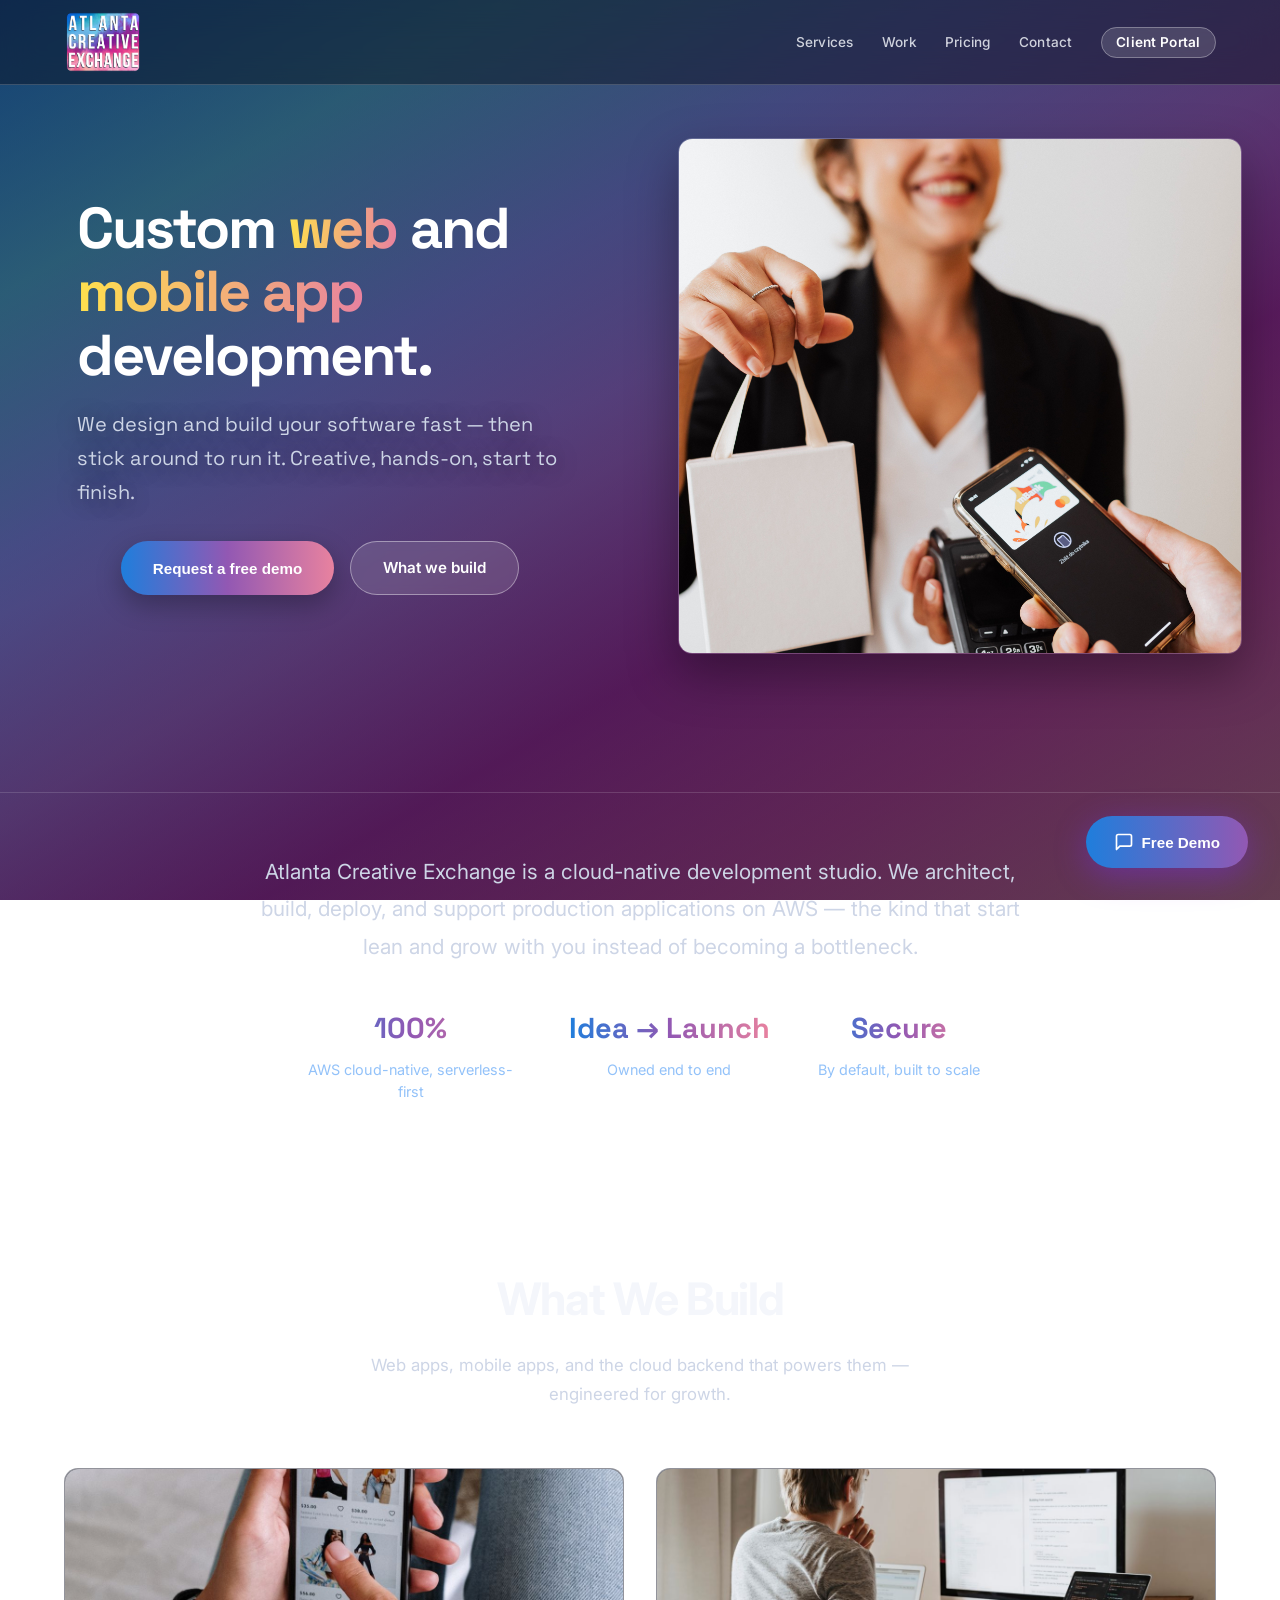
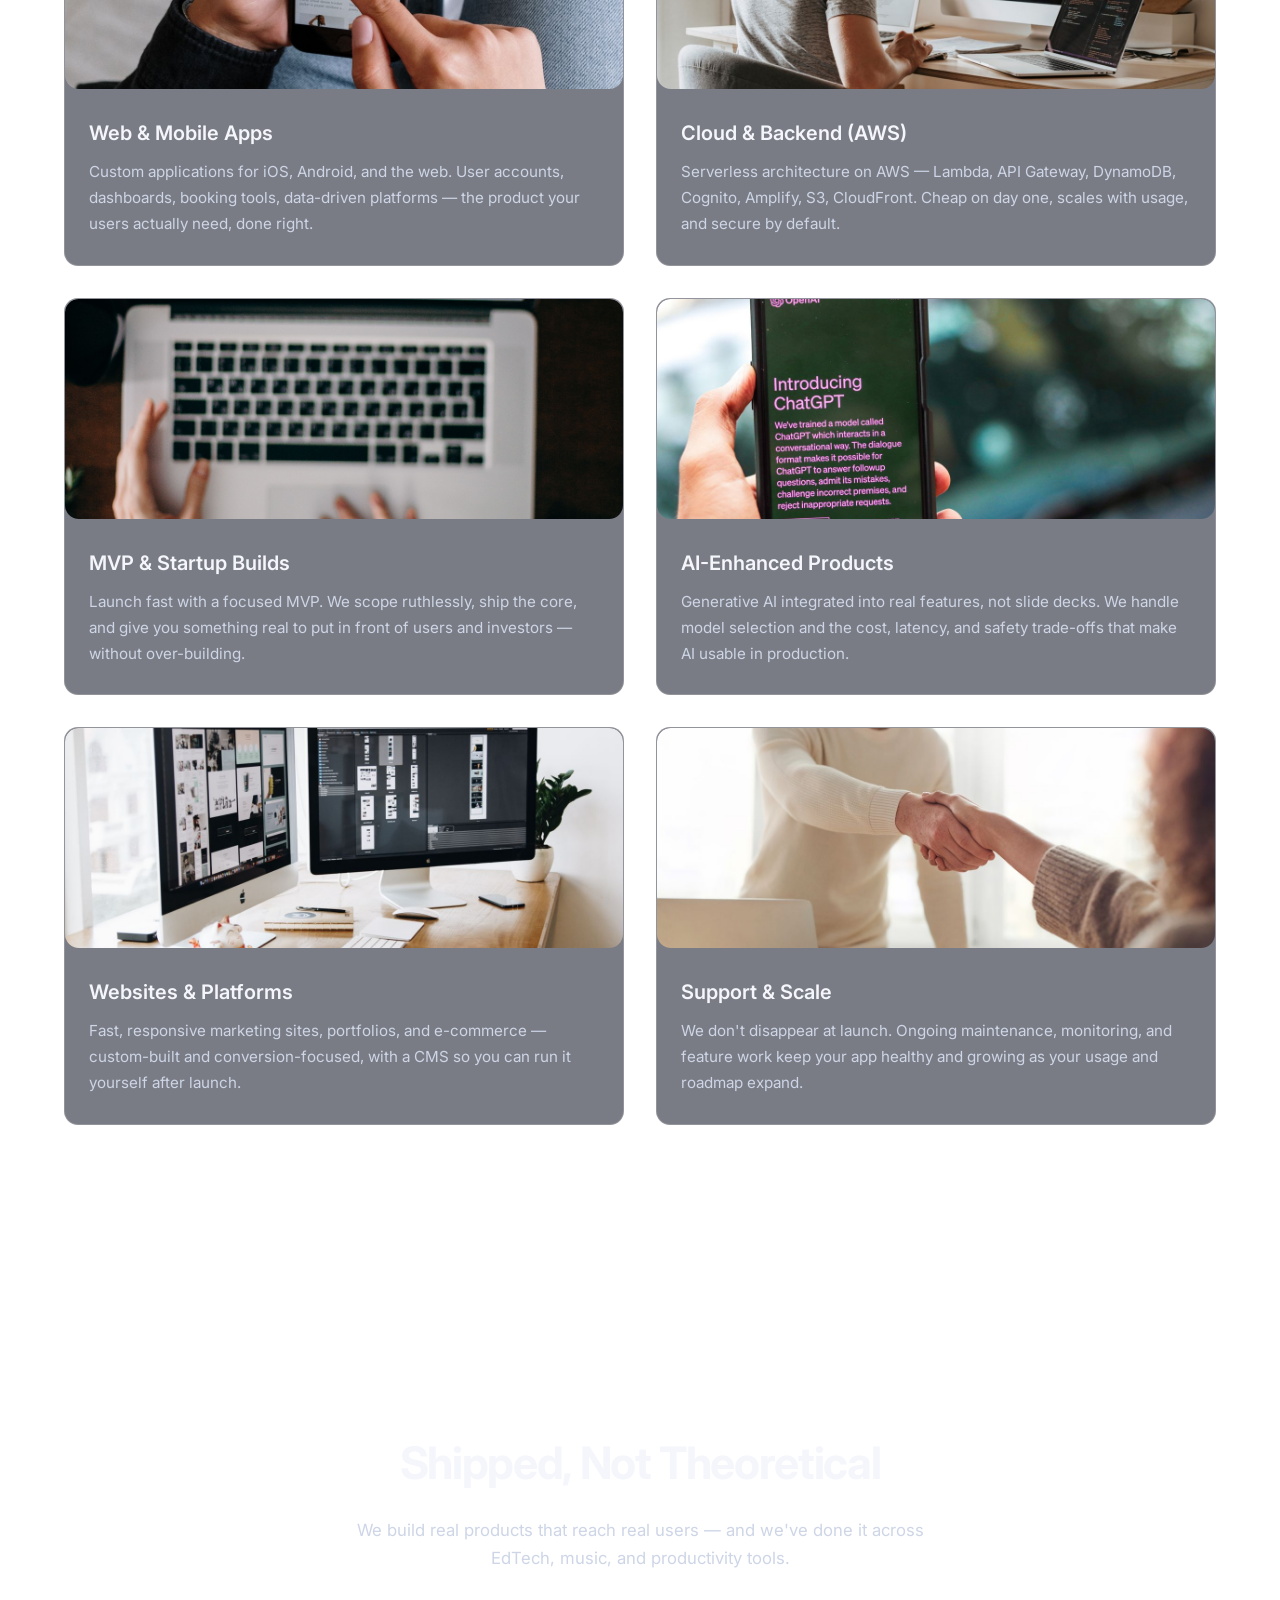
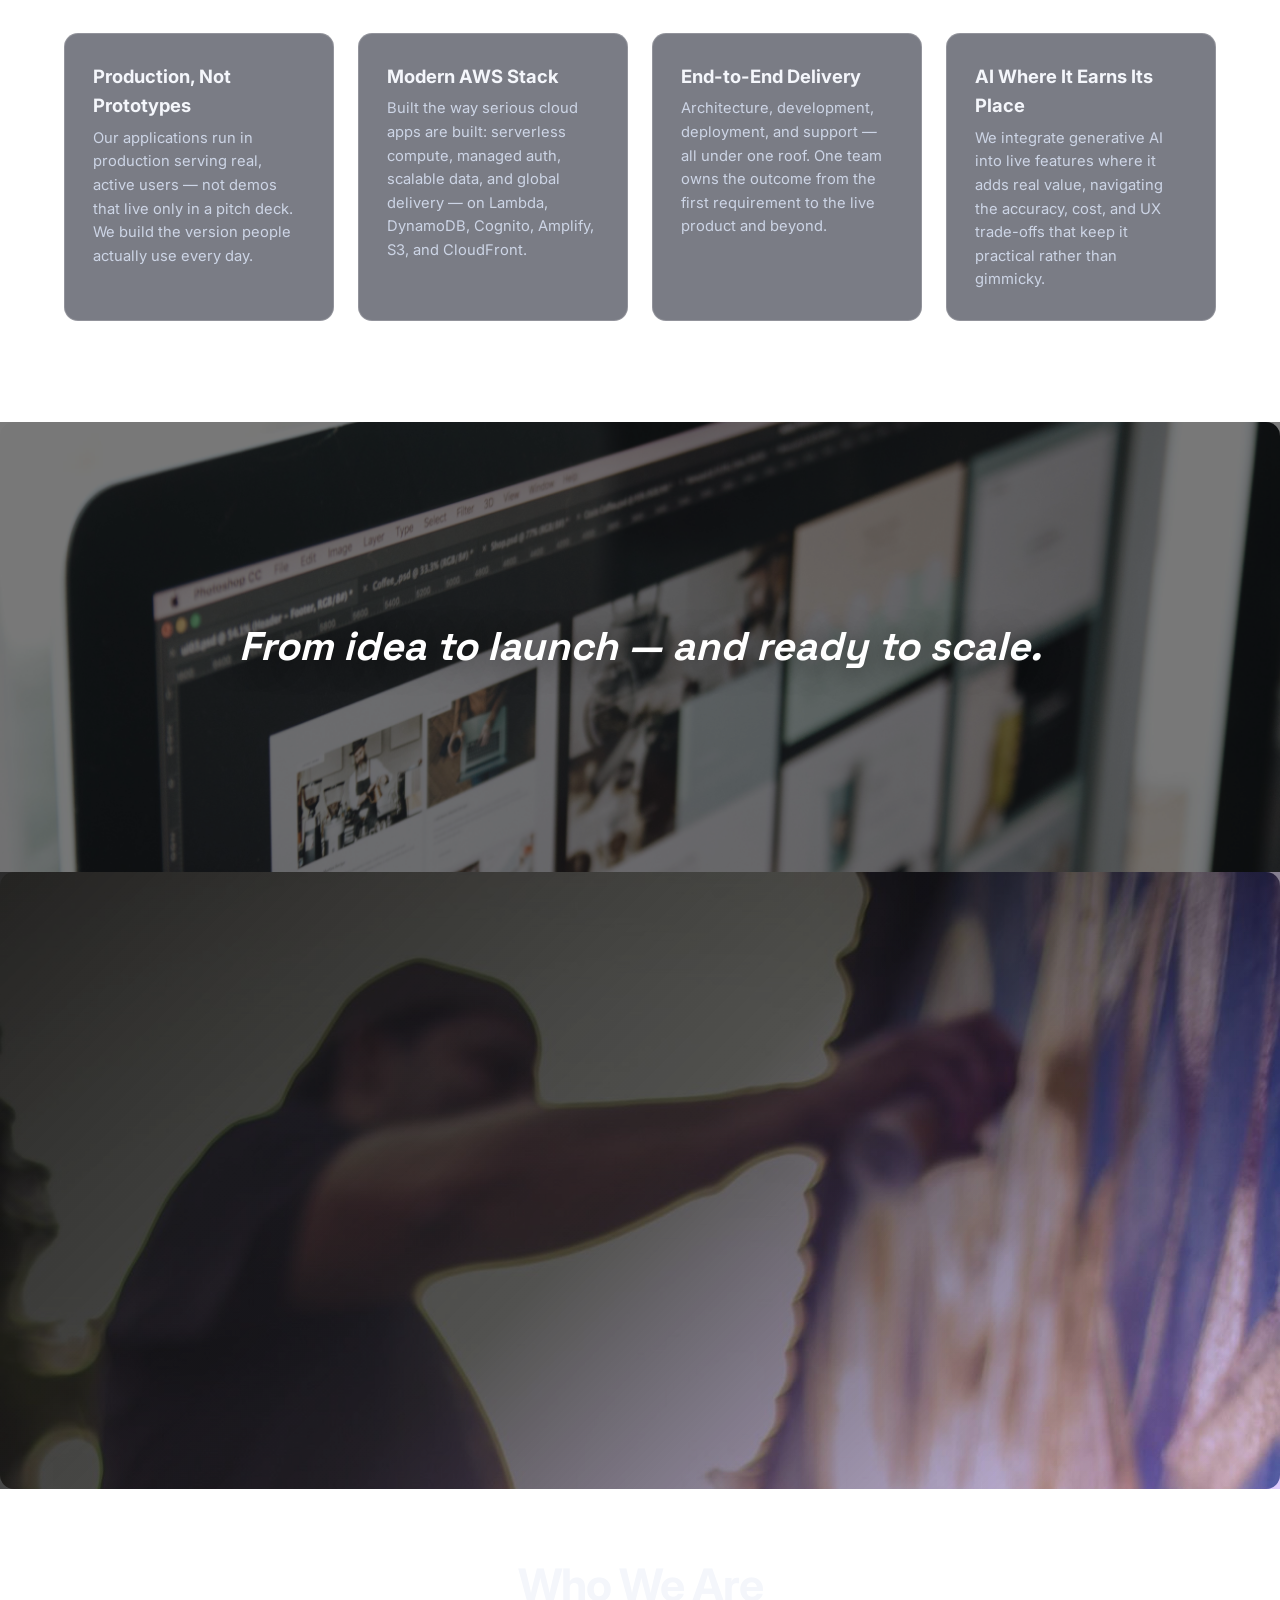
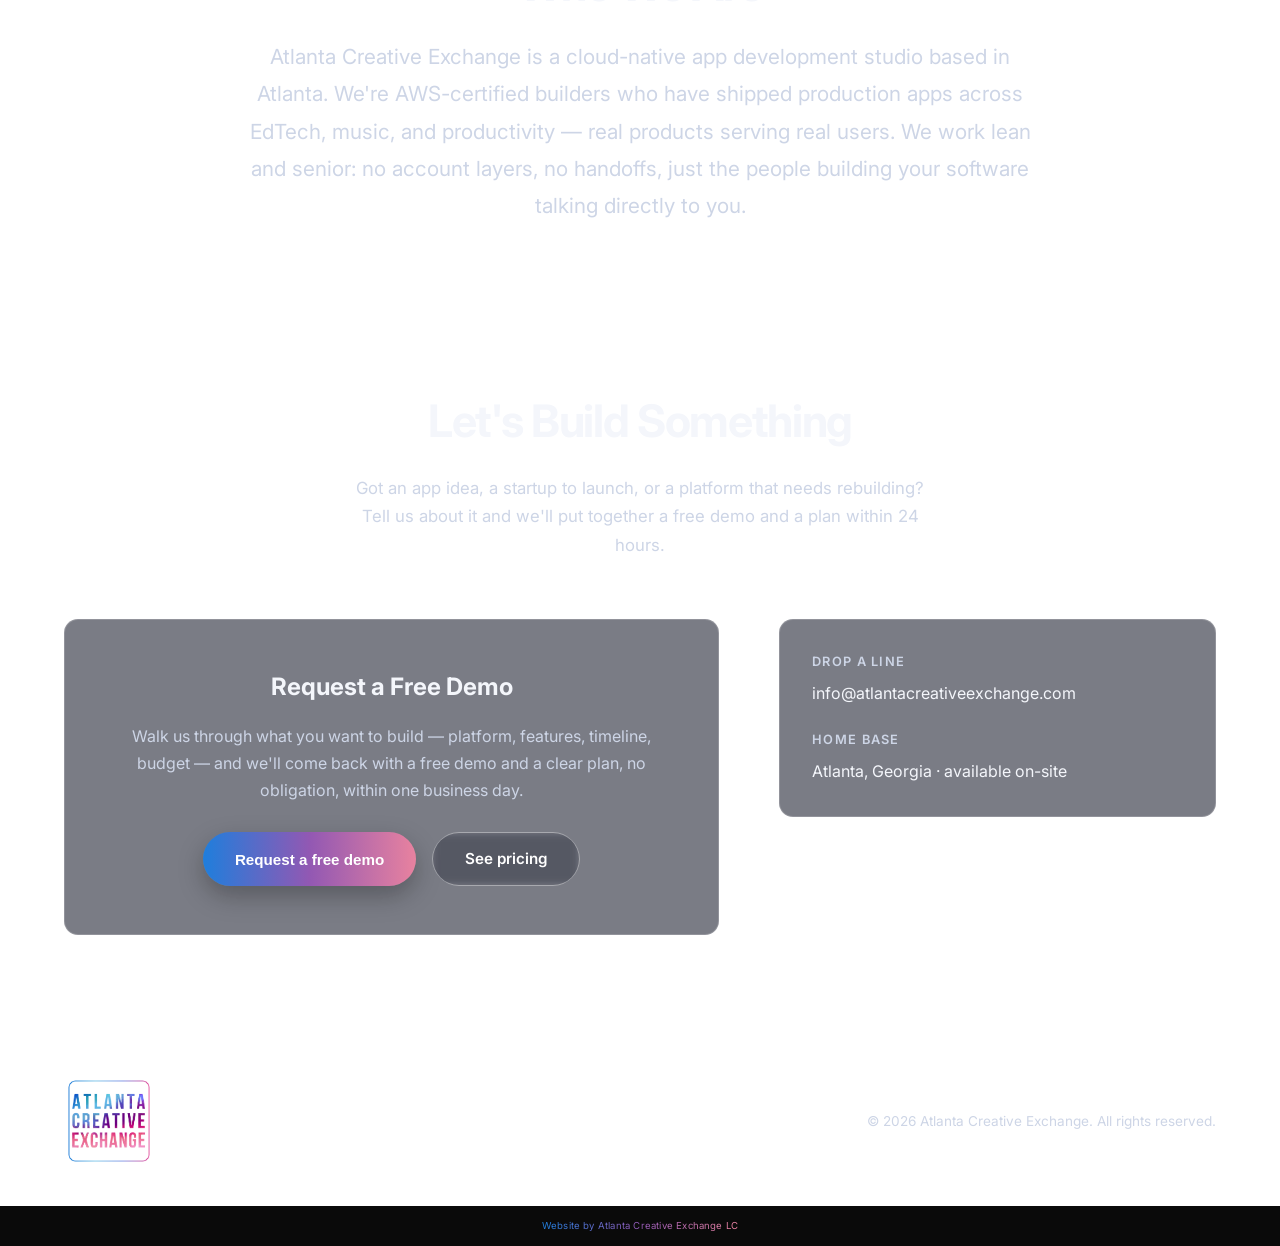
==== commit b9814dcf: "Emphasize 'Request a free demo' across CTAs, popup, FAB, and wizard Primary CTAs on all pages, the t" ====
--- a/index.html
+++ b/index.html
@@ -43,7 +43,7 @@
                     <h1 class="hero-headline">Custom <span class="highlight-word">web</span> and <span class="highlight-word">mobile app</span> development.</h1>
                     <p class="hero-statement">We design and build your software fast — then stick around to run it. Creative, hands-on, start to finish.</p>
                     <div class="hero-cta">
-                        <button class="btn btn-primary" data-quote-trigger>Start a project</button>
+                        <button class="btn btn-primary" data-quote-trigger>Request a free demo</button>
                         <a href="#services" class="btn btn-outline">What we build</a>
                     </div>
                 </div>
@@ -80,7 +80,7 @@
                 <h2 class="section-title">What We Build</h2>
                 <p class="section-subtitle">Web apps, mobile apps, and the cloud backend that powers them — engineered for growth.</p>
                 <div class="mobile-hero-cta">
-                    <button class="btn btn-primary" data-quote-trigger>Start a project</button>
+                    <button class="btn btn-primary" data-quote-trigger>Request a free demo</button>
                 </div>
                 <div class="services-grid">
                     <div class="service-card">
@@ -204,13 +204,13 @@
         <section id="contact" class="contact">
             <div class="container">
                 <h2 class="section-title">Let's Build Something</h2>
-                <p class="section-subtitle">Got an app idea, a startup to launch, or a platform that needs rebuilding? Tell us about it and we'll send a plan and a quote within 24 hours.</p>
+                <p class="section-subtitle">Got an app idea, a startup to launch, or a platform that needs rebuilding? Tell us about it and we'll put together a free demo and a plan within 24 hours.</p>
                 <div class="contact-cta-grid">
                     <div class="contact-cta-card">
-                        <h3>Start a Project</h3>
-                        <p>Walk us through what you want to build — platform, features, timeline, budget — and we'll come back with a clear plan and a personalized quote within one business day.</p>
+                        <h3>Request a Free Demo</h3>
+                        <p>Walk us through what you want to build — platform, features, timeline, budget — and we'll come back with a free demo and a clear plan, no obligation, within one business day.</p>
                         <div class="hero-cta">
-                            <button class="btn btn-primary" data-quote-trigger>Start a project</button>
+                            <button class="btn btn-primary" data-quote-trigger>Request a free demo</button>
                             <a href="faq.html" class="btn btn-outline">See pricing</a>
                         </div>
                     </div>
--- a/styles.css
+++ b/styles.css
@@ -791,8 +791,8 @@
 .form-group input,
 .form-group select,
 .form-group textarea {
-    background: var(--color-bg-card);
-    border: 1px solid rgba(255, 255, 255, 0.08);
+    background: #1b2030;
+    border: 1px solid rgba(255, 255, 255, 0.14);
     border-radius: var(--radius-sm);
     padding: 14px 16px;
     font-size: 1rem;
@@ -811,7 +811,7 @@
 
 .form-group input::placeholder,
 .form-group textarea::placeholder {
-    color: rgba(160, 160, 160, 0.5);
+    color: rgba(205, 213, 230, 0.55);
 }
 
 .form-group textarea {
@@ -1610,9 +1610,9 @@
 .quote-overlay {
     position: fixed;
     inset: 0;
-    background: rgba(0, 0, 0, 0.7);
-    backdrop-filter: blur(4px);
-    -webkit-backdrop-filter: blur(4px);
+    background: rgba(0, 0, 0, 0.82);
+    backdrop-filter: blur(6px);
+    -webkit-backdrop-filter: blur(6px);
     z-index: 9998;
     opacity: 0;
     pointer-events: none;
@@ -1632,8 +1632,11 @@
     width: 90%;
     max-width: 700px;
     max-height: 90vh;
-    background: var(--color-bg-card);
-    border: 1px solid rgba(255, 255, 255, 0.08);
+    /* Solid dark surface so the light form text stays readable over the
+       site's vibrant watercolor gradient (the old --color-bg-card var was
+       dropped in the glass-theme redesign and resolved to transparent). */
+    background: #10131f;
+    border: 1px solid rgba(255, 255, 255, 0.12);
     border-radius: 16px;
     z-index: 9999;
     overflow-x: hidden;
@@ -1842,77 +1845,7 @@
     line-height: 1.5;
 }
 
-/* Radio cards (room size) */
-.radio-cards {
-    display: grid;
-    grid-template-columns: repeat(3, 1fr);
-    gap: 12px;
-}
-
-.radio-card {
-    cursor: pointer;
-}
-
-.radio-card input {
-    display: none;
-}
-
-.radio-card-content {
-    padding: 16px 14px;
-    border: 1px solid rgba(255, 255, 255, 0.08);
-    border-radius: var(--radius-sm);
-    text-align: center;
-    transition: all var(--transition);
-}
-
-.radio-card-content strong {
-    display: block;
-    font-size: 1rem;
-    margin-bottom: 4px;
-}
-
-.radio-card-content span {
-    display: block;
-    font-size: 0.8rem;
-    color: var(--color-text-muted);
-}
-
-.radio-detail {
-    font-size: 0.75rem !important;
-    margin-top: 4px;
-    opacity: 0.7;
-}
-
-.radio-card input:checked + .radio-card-content {
-    border-color: var(--color-purple);
-    background: rgba(123, 47, 247, 0.1);
-    box-shadow: 0 0 0 2px rgba(123, 47, 247, 0.3);
-}
-
 /* --- Quote Modal Additional Styles --- */
-.payment-terms {
-    margin: 24px 0;
-    padding: 16px 20px;
-    background: rgba(123, 47, 247, 0.08);
-    border: 1px solid rgba(123, 47, 247, 0.2);
-    border-radius: var(--radius-sm);
-}
-
-.payment-terms h4 {
-    font-size: 0.85rem;
-    font-weight: 600;
-    text-transform: uppercase;
-    letter-spacing: 0.05em;
-    margin-bottom: 8px;
-    color: var(--color-text);
-}
-
-.payment-terms p {
-    font-size: 0.9rem;
-    color: var(--color-text-muted);
-    line-height: 1.6;
-}
-
 .step-nav {
     display: flex;
     justify-content: space-between;
@@ -2090,13 +2023,8 @@
     padding: 10px 20px;
 }
 
-/* Radio cards responsive */
+/* Quote modal responsive */
 @media (max-width: 768px) {
-    .radio-cards {
-        grid-template-columns: 1fr;
-        gap: 10px;
-    }
-
     .quote-modal-inner {
         padding: 28px 20px;
     }
@@ -2493,69 +2421,6 @@
 .quote-modal {
     scrollbar-width: thin;
     scrollbar-color: rgba(255, 255, 255, 0.12) transparent;
-}
-
-/* --- Service Type Selector (modal first step) --- */
-.service-type-cards {
-    display: grid;
-    grid-template-columns: 1fr 1fr;
-    gap: 16px;
-    margin-bottom: 24px;
-}
-
-.service-type-card {
-    cursor: pointer;
-}
-
-.service-type-card input {
-    display: none;
-}
-
-.service-type-content {
-    padding: 28px 20px;
-    border: 1px solid rgba(255, 255, 255, 0.08);
-    border-radius: var(--radius);
-    text-align: center;
-    transition: all var(--transition);
-    display: flex;
-    flex-direction: column;
-    align-items: center;
-    gap: 12px;
-}
-
-.service-type-content svg {
-    color: var(--color-text-muted);
-    transition: color var(--transition);
-}
-
-.service-type-content strong {
-    display: block;
-    font-size: 1rem;
-}
-
-.service-type-content span {
-    font-size: 0.8rem;
-    color: var(--color-text-muted);
-}
-
-.service-type-card input:checked + .service-type-content {
-    border-color: var(--color-purple);
-    background: rgba(123, 47, 247, 0.08);
-    box-shadow: 0 0 0 2px rgba(123, 47, 247, 0.3);
-}
-
-.service-type-card input:checked + .service-type-content svg {
-    color: var(--color-cyan);
-}
-
-.service-type-content:hover {
-    border-color: rgba(255, 255, 255, 0.15);
-}
-
-@media (max-width: 480px) {
-    .service-type-cards {
-        grid-template-columns: 1fr;
-    }
 }
 
 /* --- Mobile hero & general fixes --- */
@@ -2635,26 +2500,6 @@
         font-size: 1.05rem;
     }
 
-    .service-type-content {
-        padding: 20px 16px;
-    }
-
-    .service-type-content strong {
-        font-size: 0.9rem;
-    }
-
-    .radio-card-content {
-        padding: 14px 10px;
-    }
-
-    .radio-card-content strong {
-        font-size: 0.9rem;
-    }
-
-    .radio-detail {
-        font-size: 0.7rem !important;
-    }
-
     .step-nav,
     .step-nav-final {
         position: fixed;
@@ -2839,156 +2684,12 @@
     }
 }
 
-/* --- Multi-date event blocks --- */
-.event-dates-section {
-    margin-bottom: 20px;
-}
-
-.event-dates-label {
-    display: block;
-    font-size: 0.85rem;
-    font-weight: 500;
-    color: var(--color-text-muted);
-    margin-bottom: 12px;
-}
-
-.event-date-block {
-    padding: 16px;
-    background: rgba(255, 255, 255, 0.02);
-    border: 1px solid rgba(255, 255, 255, 0.06);
-    border-radius: var(--radius-sm);
-    margin-bottom: 12px;
-}
-
-.event-date-header {
-    display: flex;
-    justify-content: space-between;
-    align-items: center;
-    margin-bottom: 12px;
-}
-
-.event-date-num {
-    font-size: 0.8rem;
-    font-weight: 600;
-    color: var(--color-cyan);
-    text-transform: uppercase;
-    letter-spacing: 0.05em;
-}
-
-.btn-remove-date {
-    background: none;
-    border: none;
-    color: var(--color-magenta);
-    font-size: 0.8rem;
-    cursor: pointer;
-    padding: 4px 8px;
-    border-radius: 4px;
-    transition: background var(--transition);
-}
-
-.btn-remove-date:hover {
-    background: rgba(233, 30, 140, 0.1);
-}
-
-.event-date-block .form-row {
-    display: grid;
-    grid-template-columns: 1fr 1fr 1fr;
-    gap: 12px;
-}
-
-.btn-add-date {
-    background: none;
-    border: 1px dashed rgba(255, 255, 255, 0.15);
-    color: var(--color-text-muted);
-    font-size: 0.85rem;
-    font-family: var(--font-main);
-    padding: 12px;
-    width: 100%;
-    border-radius: var(--radius-sm);
-    cursor: pointer;
-    transition: all var(--transition);
-}
-
-.btn-add-date:hover {
-    border-color: var(--color-cyan);
-    color: var(--color-cyan);
-}
-
-.same-services-group {
-    padding: 12px 16px;
-    background: rgba(123, 47, 247, 0.05);
-    border: 1px solid rgba(123, 47, 247, 0.15);
-    border-radius: var(--radius-sm);
-}
-
-@media (max-width: 580px) {
-    .event-date-block .form-row {
-        grid-template-columns: 1fr;
-    }
-}
-
-/* --- Per-Day Service Cards (step 1b) --- */
+/* --- Step description --- */
 .step-description {
     font-size: 0.9rem;
     color: var(--color-text-muted);
     margin-bottom: 20px;
     line-height: 1.5;
-}
-
-.per-day-card {
-    padding: 20px;
-    background: rgba(255, 255, 255, 0.02);
-    border: 1px solid rgba(255, 255, 255, 0.06);
-    border-radius: var(--radius-sm);
-    margin-bottom: 16px;
-}
-
-.per-day-header {
-    font-size: 0.9rem;
-    margin-bottom: 14px;
-    padding-bottom: 10px;
-    border-bottom: 1px solid rgba(255, 255, 255, 0.06);
-    color: var(--color-cyan);
-}
-
-.per-day-card .form-group {
-    margin-bottom: 12px;
-}
-
-.per-day-card .form-row {
-    display: grid;
-    grid-template-columns: 1fr 1fr;
-    gap: 12px;
-}
-
-.per-day-card label {
-    font-size: 0.8rem;
-    color: var(--color-text-muted);
-}
-
-.per-day-card input,
-.per-day-card select {
-    width: 100%;
-    background: var(--color-bg);
-    border: 1px solid rgba(255, 255, 255, 0.08);
-    border-radius: var(--radius-sm);
-    padding: 10px 12px;
-    font-size: 0.9rem;
-    color: var(--color-text);
-    font-family: var(--font-main);
-}
-
-.per-day-card .checkbox-group {
-    grid-template-columns: 1fr 1fr;
-}
-
-@media (max-width: 580px) {
-    .per-day-card .form-row {
-        grid-template-columns: 1fr;
-    }
-    .per-day-card .checkbox-group {
-        grid-template-columns: 1fr;
-    }
 }
 
 /* --- Form note box --- */
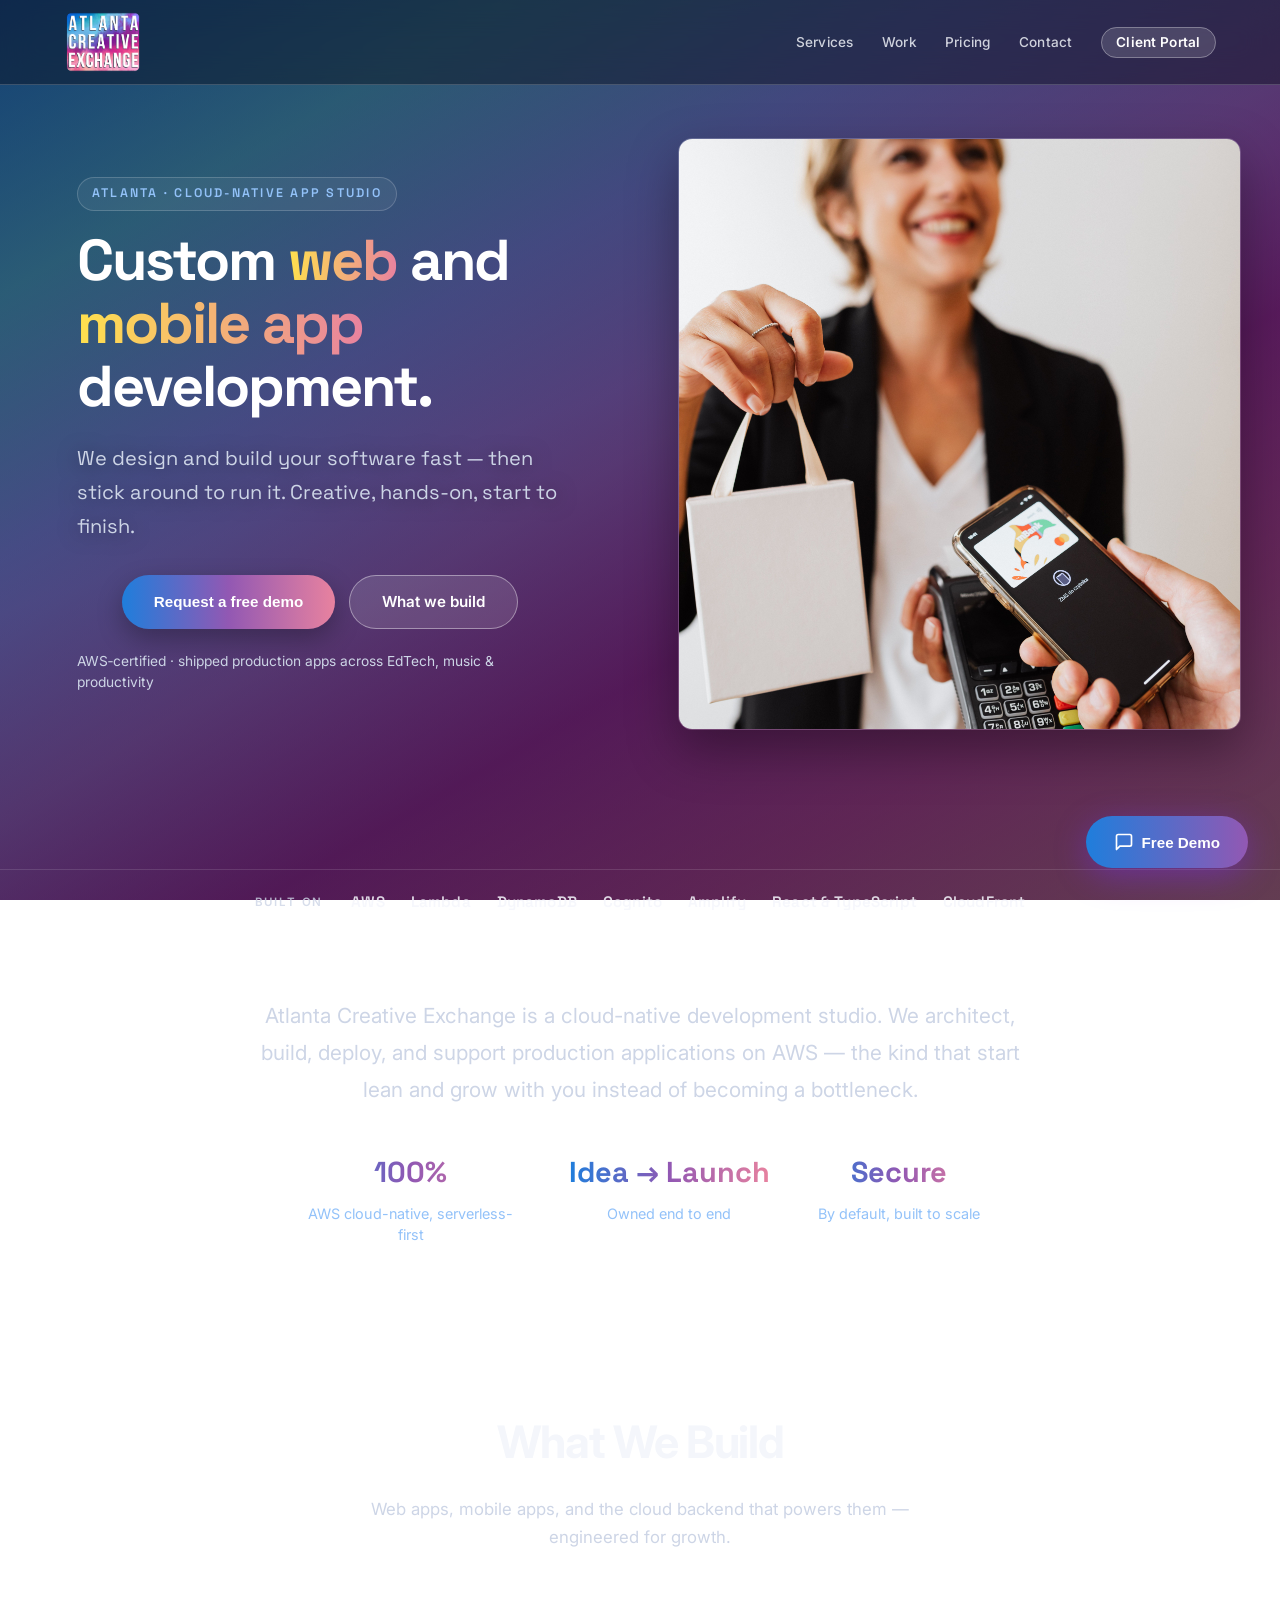
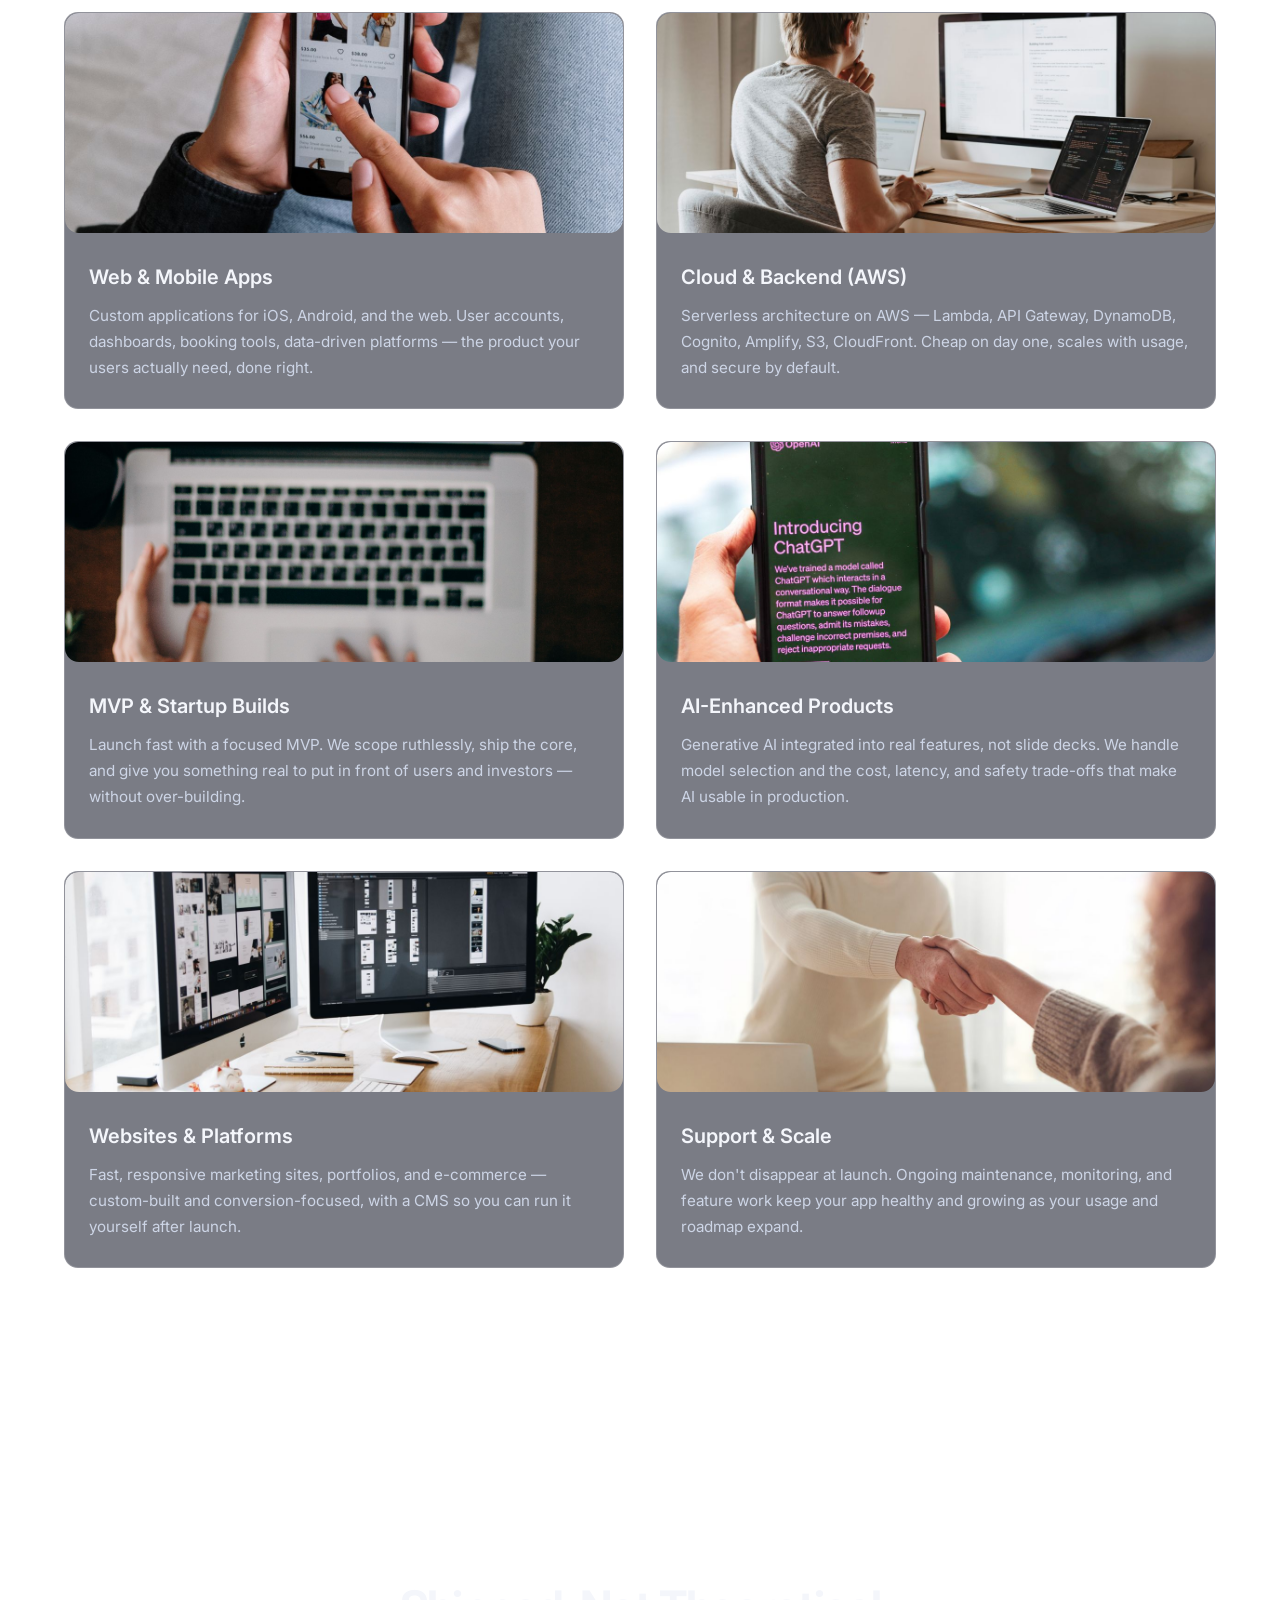
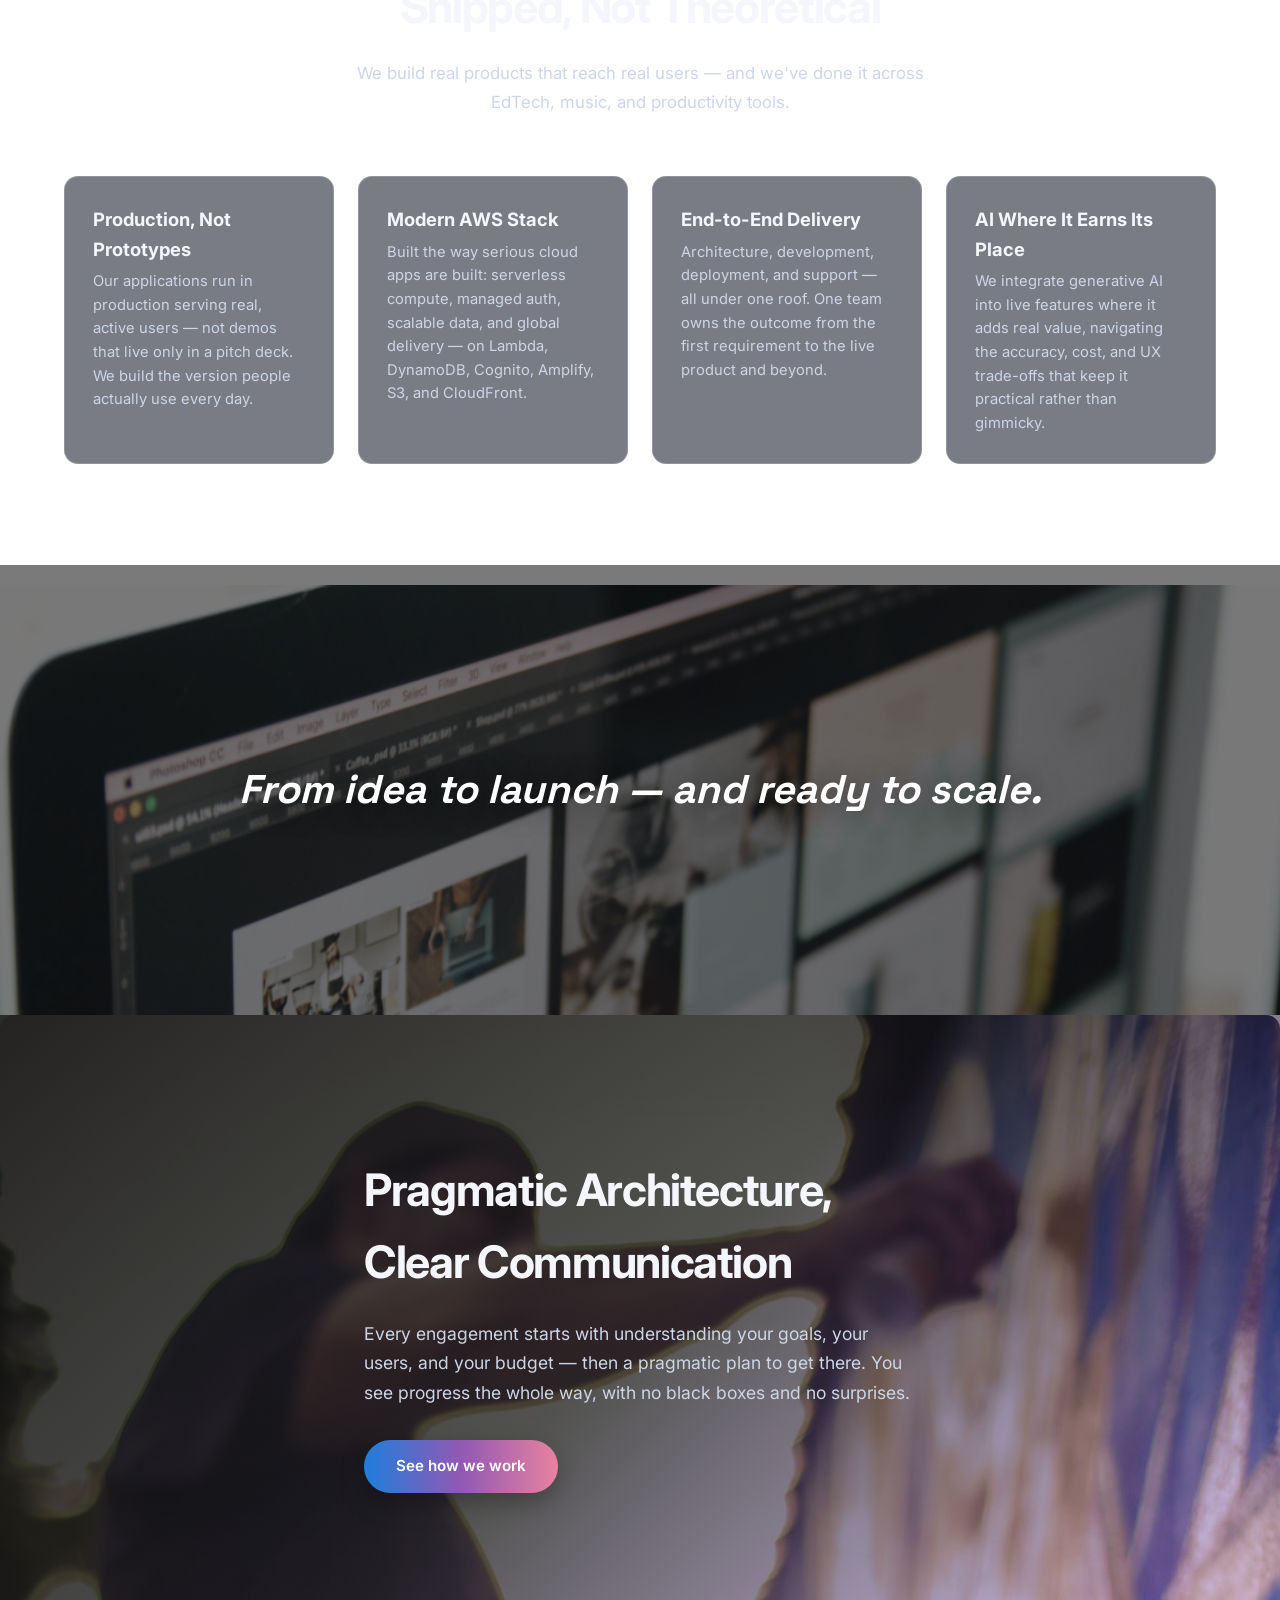
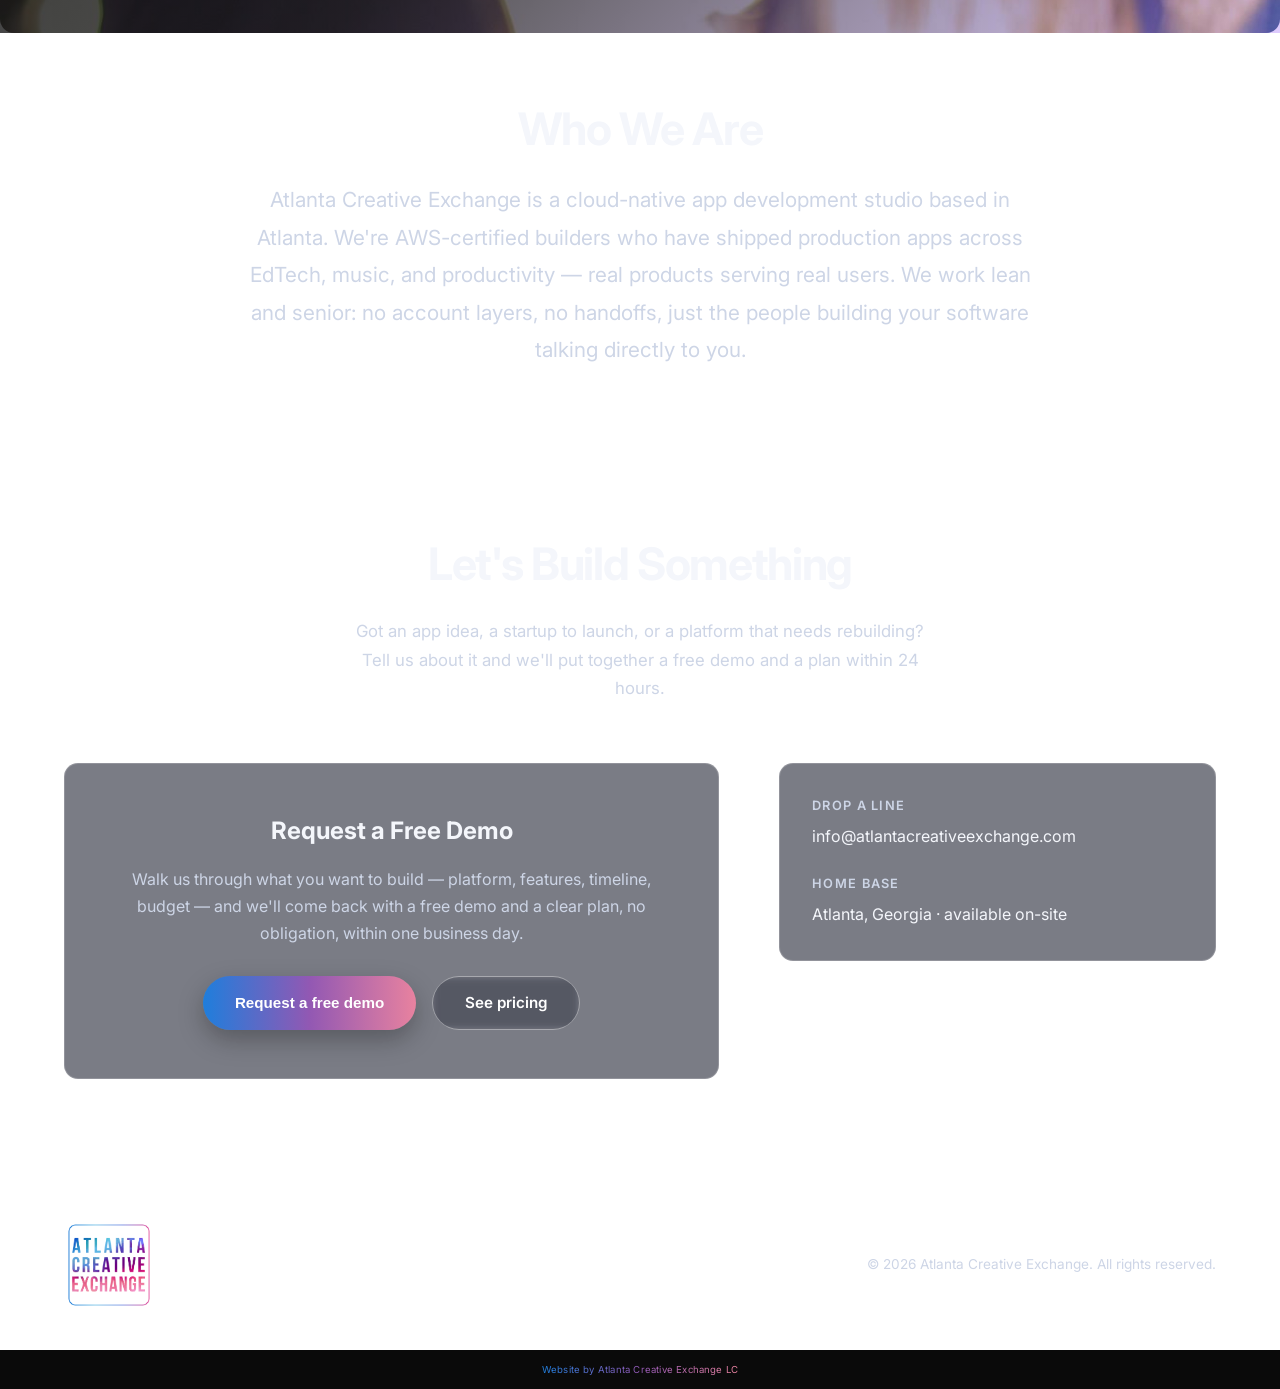
==== commit ce51c5f1: "Homepage hero polish: eyebrow + trust line, tech credibility strip, entrance animation, large-screen" ====
--- a/index.html
+++ b/index.html
@@ -39,17 +39,43 @@
         <!-- Hero -->
         <section class="hero-split">
             <div class="hero-split-text">
-                <div class="hero-split-inner">
+                <div class="hero-split-inner hero-reveal">
+                    <span class="hero-eyebrow">Atlanta &middot; Cloud-Native App Studio</span>
                     <h1 class="hero-headline">Custom <span class="highlight-word">web</span> and <span class="highlight-word">mobile app</span> development.</h1>
                     <p class="hero-statement">We design and build your software fast — then stick around to run it. Creative, hands-on, start to finish.</p>
                     <div class="hero-cta">
                         <button class="btn btn-primary" data-quote-trigger>Request a free demo</button>
                         <a href="#services" class="btn btn-outline">What we build</a>
                     </div>
-                </div>
-            </div>
-            <div class="hero-split-media">
+                    <p class="hero-trust">AWS&#8209;certified &middot; shipped production apps across EdTech, music &amp; productivity</p>
+                </div>
+            </div>
+            <div class="hero-split-media hero-reveal">
+                <!-- Video-ready: drop an .mp4/.webm into Resources and uncomment the <video> below;
+                     the <img> stays as the poster/fallback. -->
+                <!--
+                <video class="hero-video" autoplay muted loop playsinline poster="Resources/Images/hero-mobile-payment.jpg">
+                    <source src="Resources/Media/hero.webm" type="video/webm">
+                    <source src="Resources/Media/hero.mp4" type="video/mp4">
+                </video>
+                -->
                 <img src="Resources/Images/hero-mobile-payment.jpg" alt="A shop owner taking a mobile tap-to-pay payment from a customer">
+            </div>
+        </section>
+
+        <!-- Thin credibility strip -->
+        <section class="trust-strip">
+            <div class="container">
+                <span class="trust-strip-label">Built on</span>
+                <ul class="trust-strip-items">
+                    <li>AWS</li>
+                    <li>Lambda</li>
+                    <li>DynamoDB</li>
+                    <li>Cognito</li>
+                    <li>Amplify</li>
+                    <li>React &amp; TypeScript</li>
+                    <li>CloudFront</li>
+                </ul>
             </div>
         </section>
 
--- a/styles.css
+++ b/styles.css
@@ -32,6 +32,15 @@
     --glass: rgba(14, 18, 34, 0.55);
     --glass-strong: rgba(14, 18, 34, 0.68);
     --glass-border: rgba(255, 255, 255, 0.18);
+
+    /* Surface tokens. The glass-theme redesign dropped these but ~40 call sites
+       still reference them, which left cards/sections rendering transparent and
+       washing text out over the gradient. Restored as glass-consistent values:
+       page/section bases stay subtle so the watercolor backdrop shows through;
+       cards use the readable frosted "strong" glass. */
+    --color-bg: transparent;
+    --color-bg-alt: rgba(10, 14, 30, 0.28);
+    --color-bg-card: var(--glass-strong);
 
     --color-text: #f4f6fb;
     --color-text-muted: #cdd5e6;
@@ -1784,8 +1793,8 @@
 .quote-form select,
 .quote-form textarea {
     width: 100%;
-    background: var(--color-bg);
-    border: 1px solid rgba(255, 255, 255, 0.1);
+    background: #1b2030;
+    border: 1px solid rgba(255, 255, 255, 0.14);
     border-radius: var(--radius-sm);
     padding: 12px 14px;
     font-size: 0.95rem;
@@ -2575,8 +2584,8 @@
 
 .email-list-inner input {
     width: 100%;
-    background: var(--color-bg);
-    border: 1px solid rgba(255, 255, 255, 0.1);
+    background: #1b2030;
+    border: 1px solid rgba(255, 255, 255, 0.14);
     border-radius: var(--radius-sm);
     padding: 12px 14px;
     font-size: 1rem;
@@ -3164,3 +3173,163 @@
 /* Split hero text panel: transparent (gradient shows), not the old dark slab. */
 .hero-split { background: transparent; }
 .hero-split-text { background: transparent; }
+
+/* ============================================================
+   Homepage hero polish — eyebrow, trust line, credibility strip,
+   subtle entrance animation, spacing refinements. Additive block;
+   safe to tweak/remove as a unit.
+   ============================================================ */
+
+/* Eyebrow kicker above the headline */
+.hero-eyebrow {
+    display: inline-block;
+    font-family: var(--font-display);
+    font-size: 0.78rem;
+    font-weight: 600;
+    letter-spacing: 0.18em;
+    text-transform: uppercase;
+    color: var(--brand-sky);
+    margin-bottom: 18px;
+    padding: 6px 14px;
+    border: 1px solid var(--glass-border);
+    border-radius: 999px;
+    background: rgba(255, 255, 255, 0.06);
+    backdrop-filter: blur(4px);
+    -webkit-backdrop-filter: blur(4px);
+}
+
+/* Trust line under the CTAs */
+.hero-trust {
+    margin-top: 22px;
+    font-size: 0.86rem;
+    line-height: 1.5;
+    color: var(--color-text-muted);
+    max-width: 460px;
+}
+
+/* A touch more breathing room between headline, statement, CTAs */
+.hero-split-text .hero-headline { margin-bottom: 22px; }
+.hero-split-inner .hero-cta { margin-top: 4px; gap: 14px; }
+
+/* Hero video fills the frame exactly like the poster image */
+.hero-split-media .hero-video {
+    position: absolute;
+    inset: 0;
+    width: 100%;
+    height: 100%;
+    object-fit: cover;
+    object-position: center;
+}
+
+/* Thin credibility / tech strip under the hero */
+.trust-strip {
+    border-top: 1px solid rgba(255, 255, 255, 0.12);
+    border-bottom: 1px solid rgba(255, 255, 255, 0.12);
+    padding: 20px 0;
+    background: rgba(10, 14, 30, 0.22);
+}
+.trust-strip .container {
+    display: flex;
+    align-items: center;
+    justify-content: center;
+    flex-wrap: wrap;
+    gap: 14px 28px;
+}
+.trust-strip-label {
+    font-size: 0.72rem;
+    font-weight: 600;
+    letter-spacing: 0.16em;
+    text-transform: uppercase;
+    color: var(--color-text-muted);
+    opacity: 0.8;
+}
+.trust-strip-items {
+    display: flex;
+    flex-wrap: wrap;
+    align-items: center;
+    justify-content: center;
+    gap: 10px 26px;
+    list-style: none;
+    margin: 0;
+    padding: 0;
+}
+.trust-strip-items li {
+    font-family: var(--font-display);
+    font-size: 0.95rem;
+    font-weight: 600;
+    color: rgba(244, 246, 251, 0.85);
+    letter-spacing: 0.01em;
+}
+
+/* Subtle entrance animation on hero (fade + rise), staggered for text vs media */
+.hero-reveal {
+    opacity: 0;
+    transform: translateY(16px);
+    animation: heroReveal 0.9s cubic-bezier(0.16, 1, 0.3, 1) forwards;
+}
+.hero-split-media.hero-reveal {
+    transform: translateY(16px) scale(0.995);
+    animation-delay: 0.12s;
+}
+@keyframes heroReveal {
+    to { opacity: 1; transform: translateY(0) scale(1); }
+}
+
+/* Respect reduced-motion: no entrance animation, show immediately */
+@media (prefers-reduced-motion: reduce) {
+    .hero-reveal {
+        opacity: 1;
+        transform: none;
+        animation: none;
+    }
+}
+
+@media (max-width: 580px) {
+    .hero-eyebrow { font-size: 0.7rem; letter-spacing: 0.14em; }
+    .trust-strip .container { gap: 10px 18px; }
+    .trust-strip-items { gap: 8px 16px; }
+    .trust-strip-items li { font-size: 0.85rem; }
+}
+
+/* ============================================================
+   Hero large-screen composition fix.
+   The hero-split is full-bleed 1fr/1fr, so on wide monitors the
+   halves stretch and the 540px text block floats against the far
+   right with dead space ("great small, loose full-screen"). Cap and
+   center the whole split, scale the headline up a touch on large
+   viewports, and keep the text block comfortably sized.
+   ============================================================ */
+
+/* Center the whole split and cap it so it stays composed on big screens.
+   Keeps the two-column grid; just stops it stretching edge to edge. */
+.hero-split {
+    max-width: 1400px;
+    margin-left: auto;
+    margin-right: auto;
+}
+
+/* Text block: give it more room and stop it hugging the far right so the
+   two halves feel balanced rather than clustered-right with a gap. */
+.hero-split-text .hero-split-inner,
+.hero-split-inner {
+    max-width: 620px;
+    margin-left: 0;
+    margin-right: auto;
+}
+
+/* On very wide screens, scale the headline and give the hero real presence. */
+@media (min-width: 1500px) {
+    .hero-split { min-height: 82vh; }
+    .hero-split-text .hero-headline { font-size: clamp(3.4rem, 3.4vw, 4.4rem); }
+    .hero-split-inner { max-width: 680px; }
+    .hero-split-text .hero-statement { font-size: 1.3rem; }
+}
+
+/* Between laptop and ultra-wide, keep the text optically centered in its half
+   rather than pinned to either edge. */
+@media (min-width: 1100px) {
+    .hero-split-text {
+        justify-content: center;
+    }
+    .hero-split-inner { margin-left: auto; margin-right: auto; }
+}
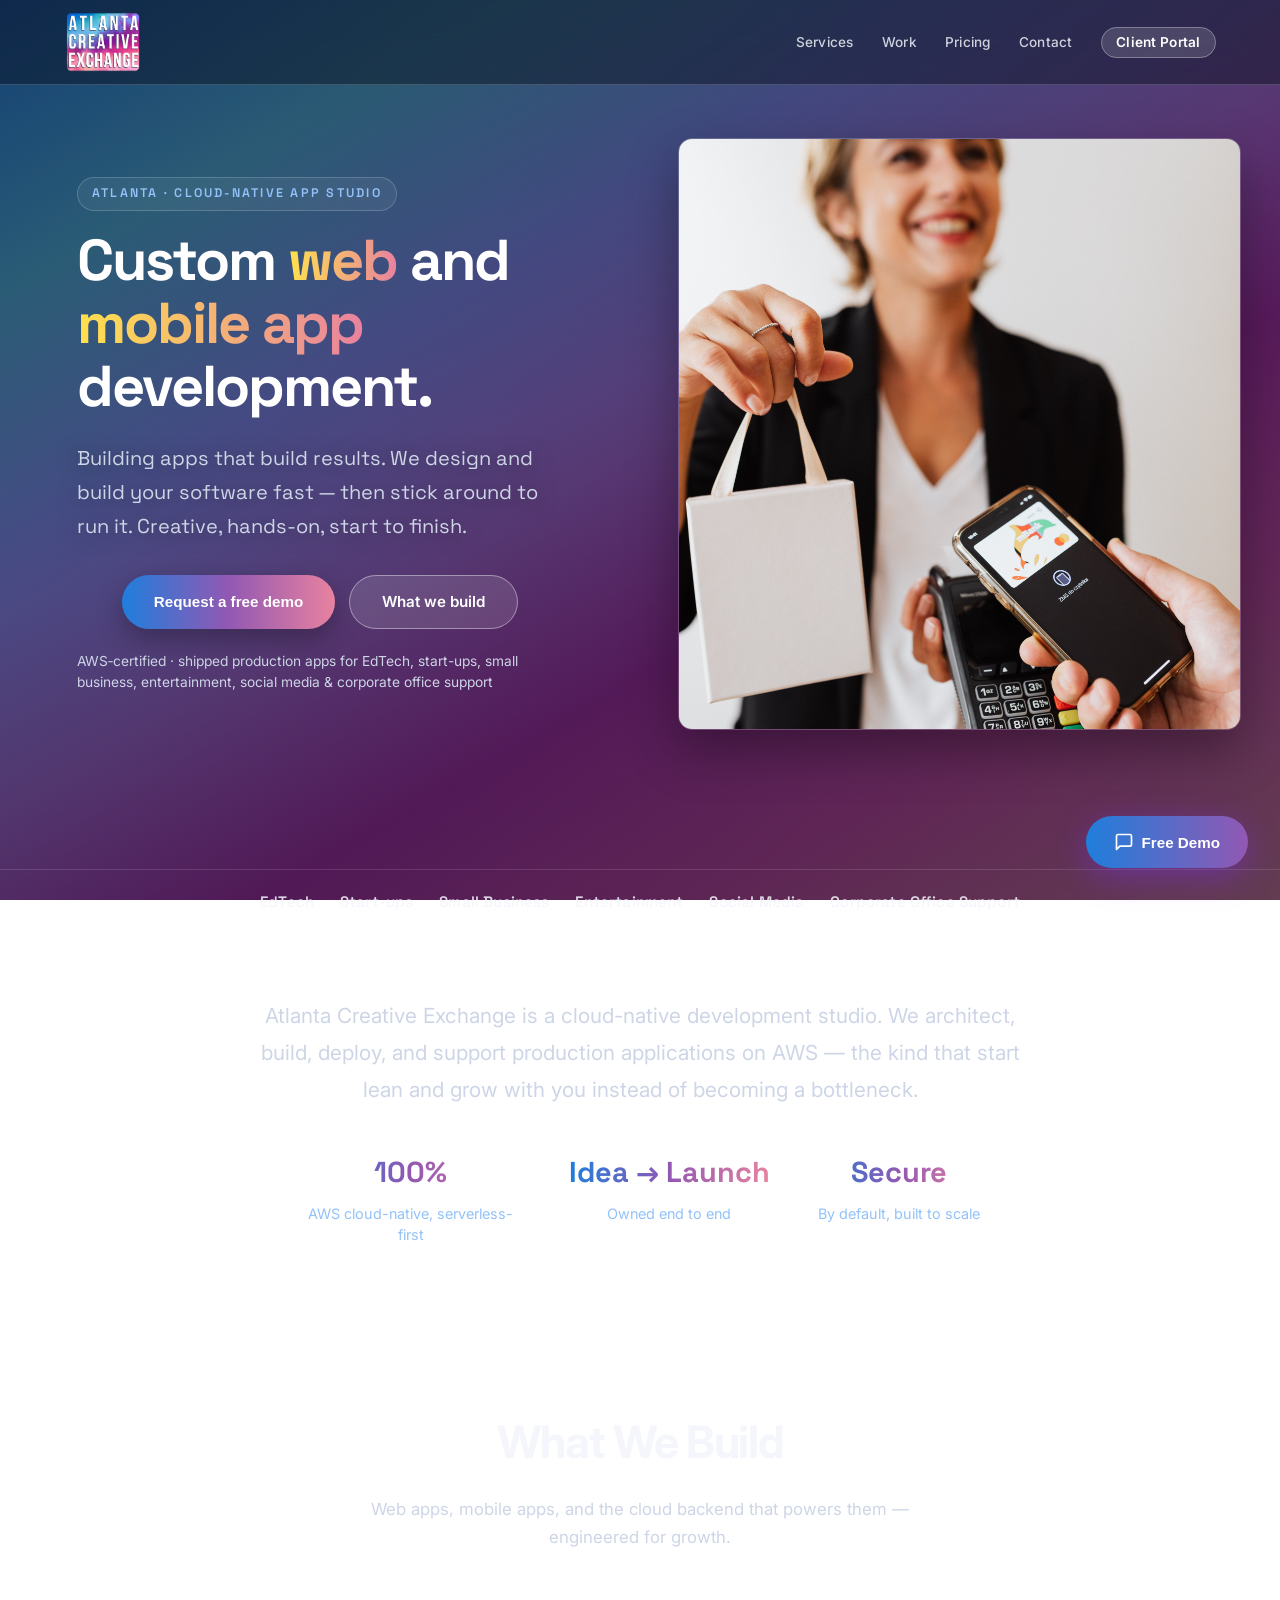
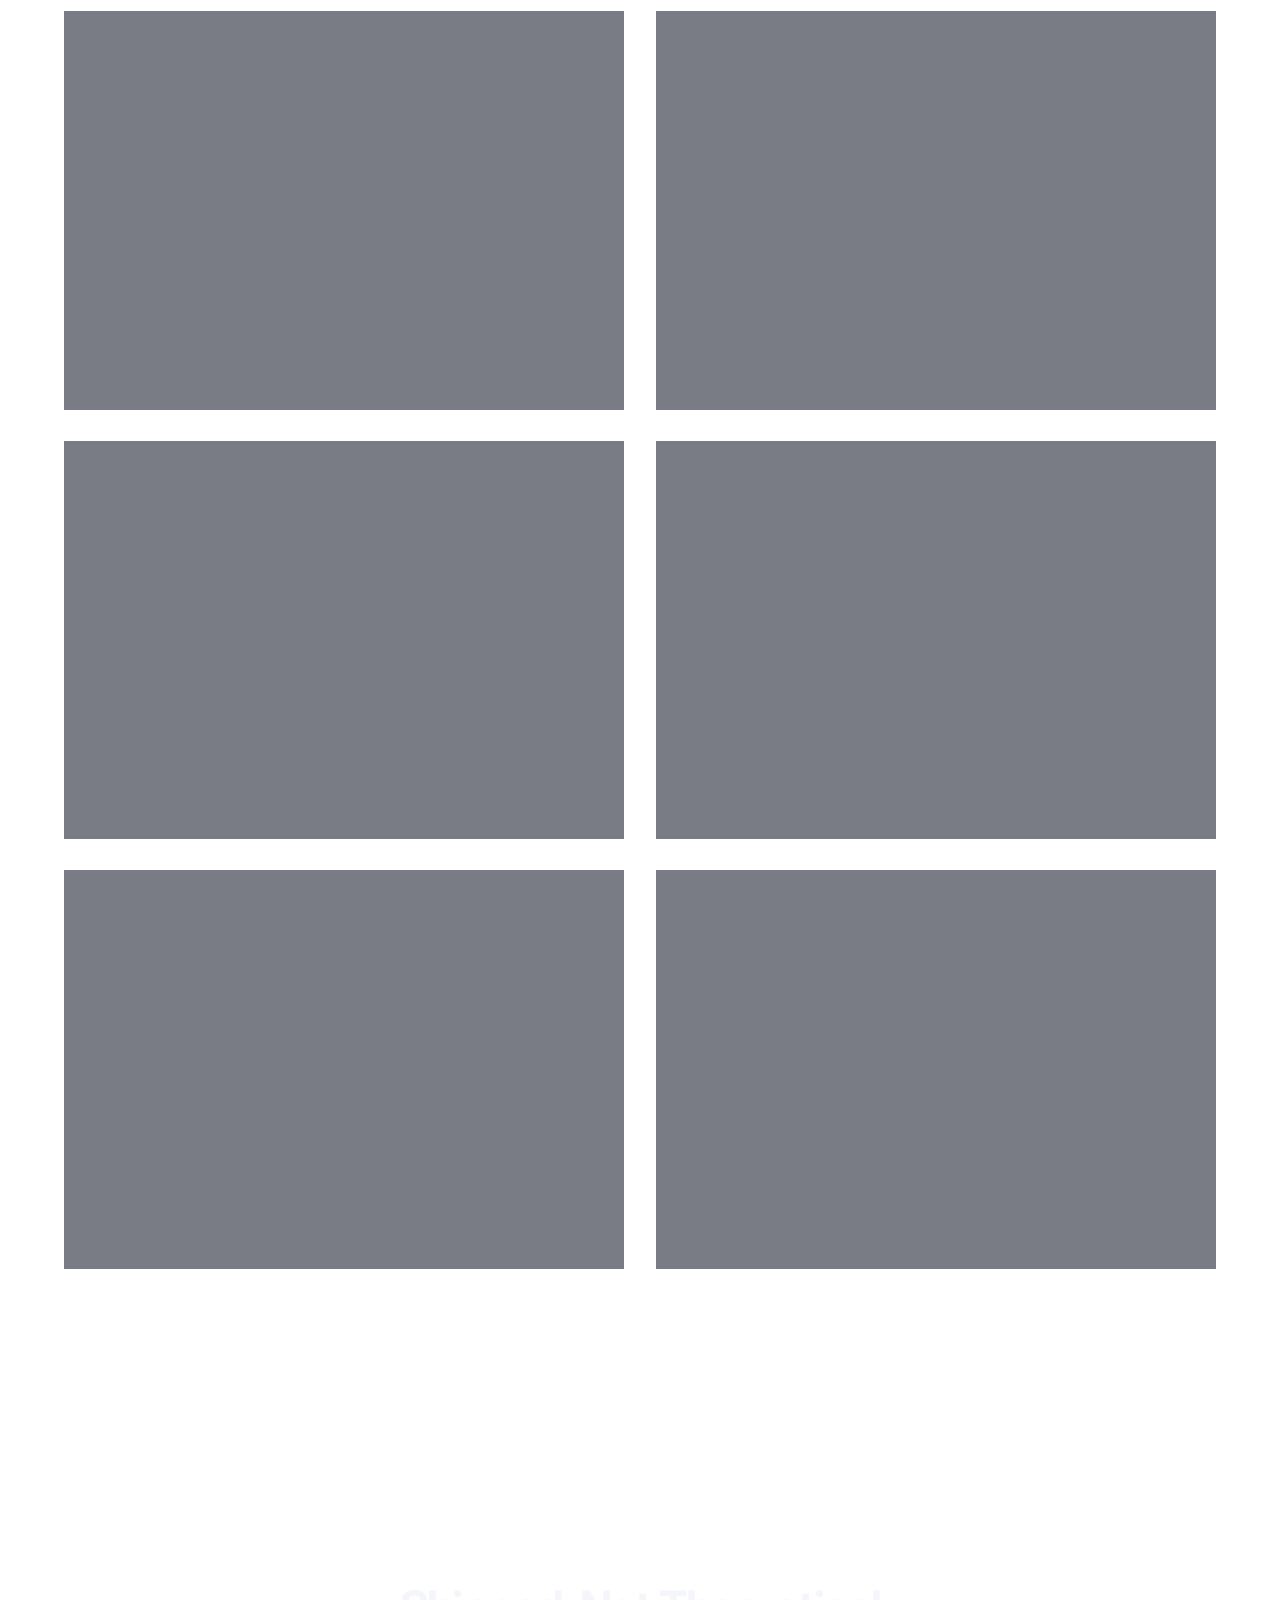
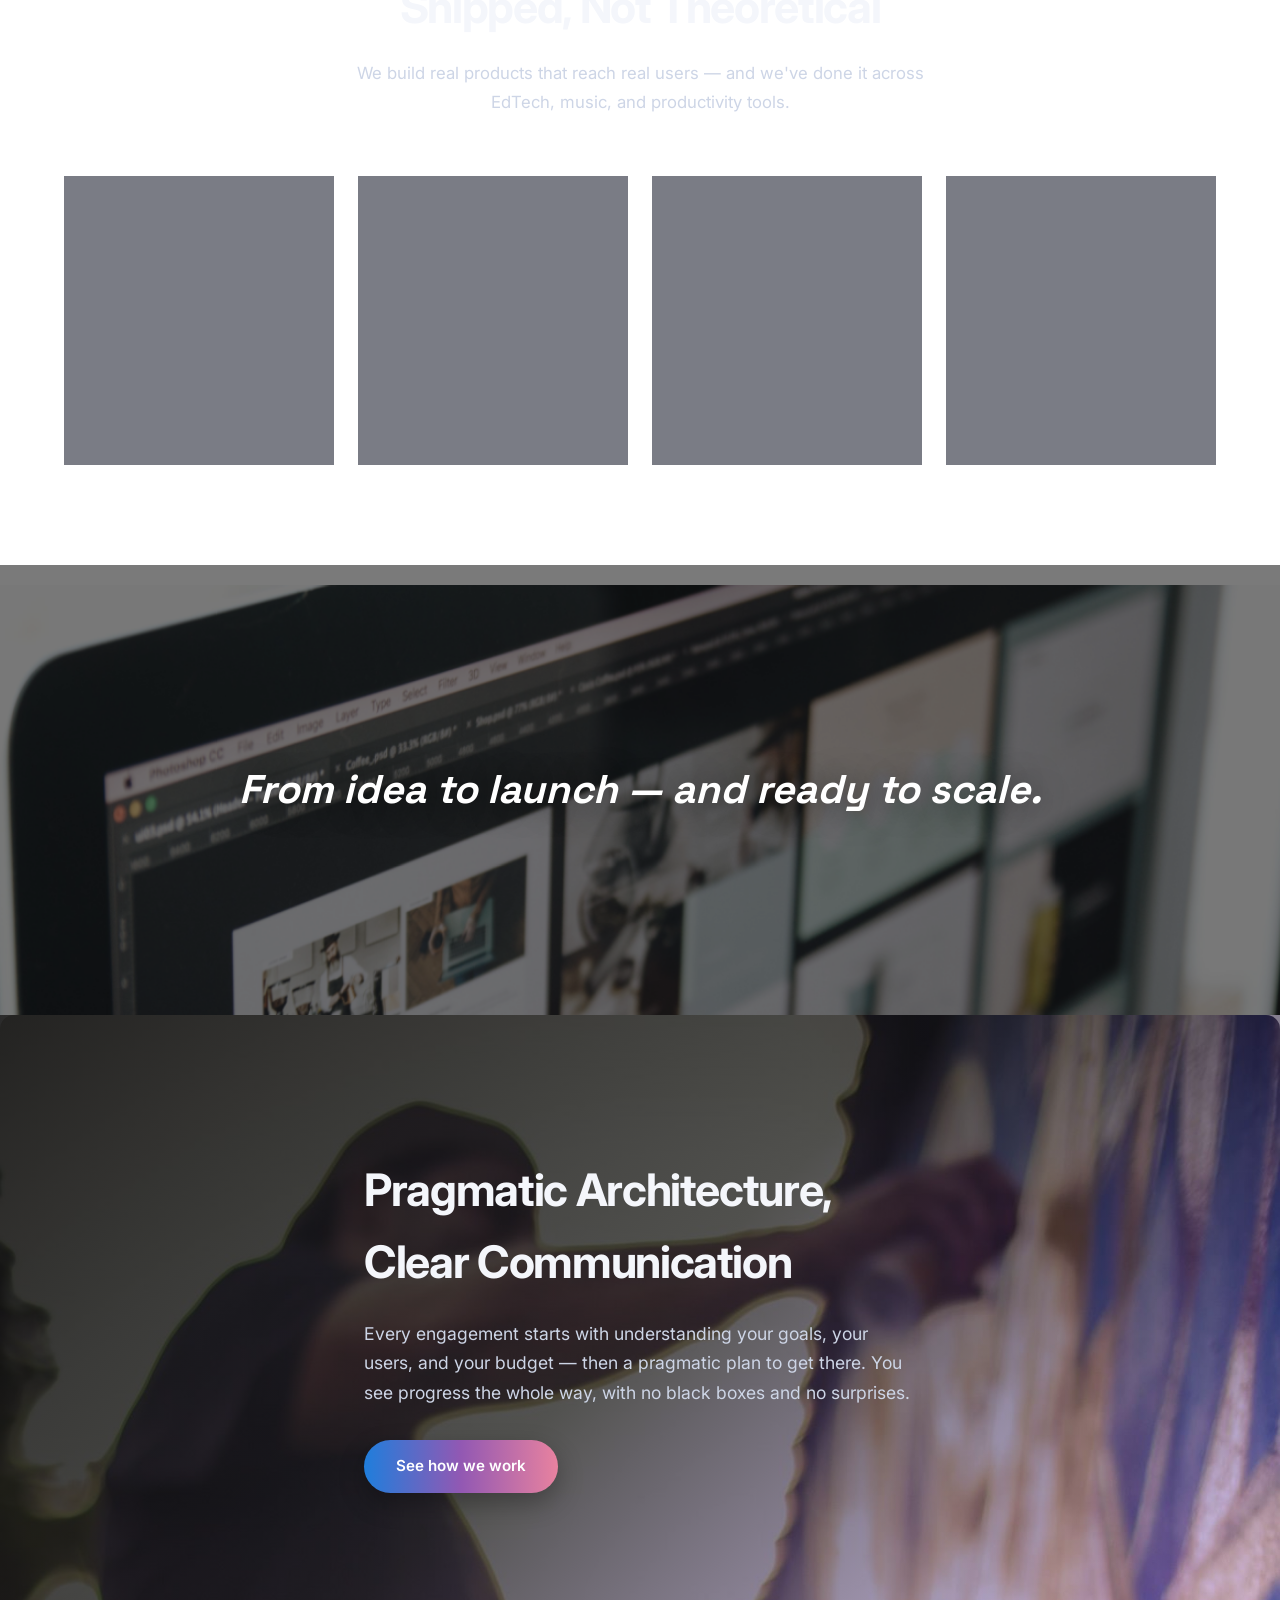
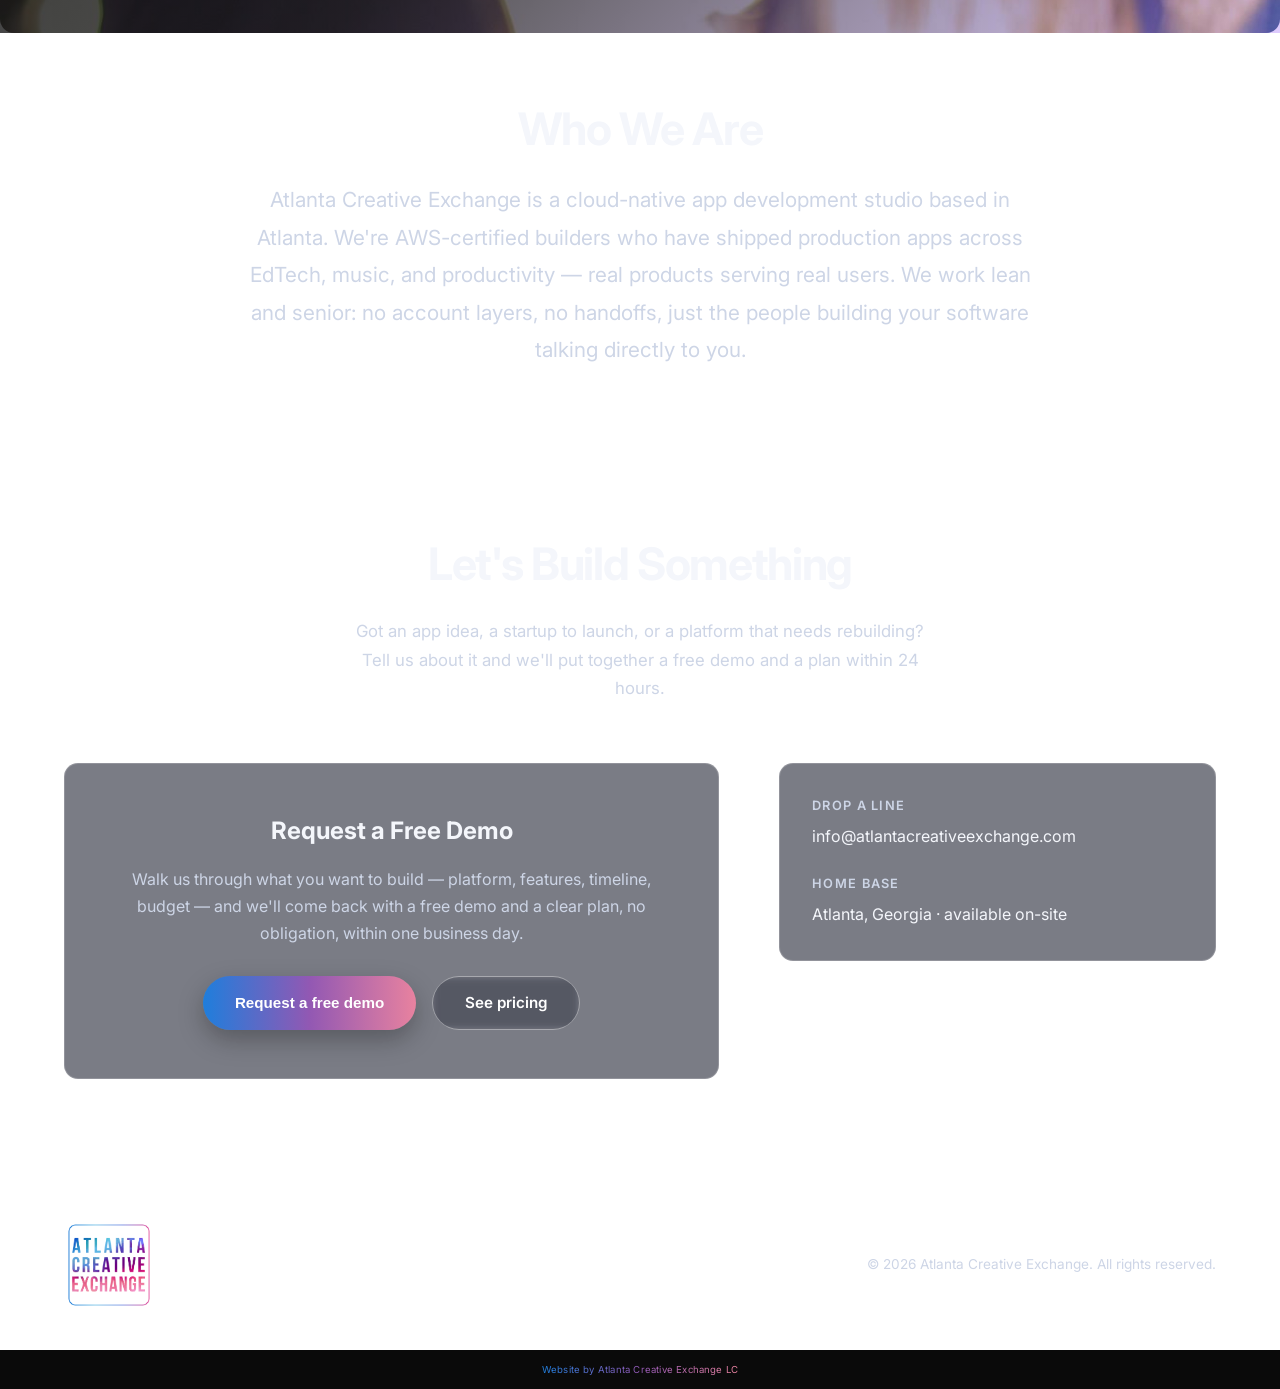
==== commit 9b93b800: "Homepage + services polish: industry trust strip, results tagline, updated industry cards - Trust st" ====
--- a/index.html
+++ b/index.html
@@ -42,12 +42,12 @@
                 <div class="hero-split-inner hero-reveal">
                     <span class="hero-eyebrow">Atlanta &middot; Cloud-Native App Studio</span>
                     <h1 class="hero-headline">Custom <span class="highlight-word">web</span> and <span class="highlight-word">mobile app</span> development.</h1>
-                    <p class="hero-statement">We design and build your software fast — then stick around to run it. Creative, hands-on, start to finish.</p>
+                    <p class="hero-statement">Building apps that build results. We design and build your software fast — then stick around to run it. Creative, hands-on, start to finish.</p>
                     <div class="hero-cta">
                         <button class="btn btn-primary" data-quote-trigger>Request a free demo</button>
                         <a href="#services" class="btn btn-outline">What we build</a>
                     </div>
-                    <p class="hero-trust">AWS&#8209;certified &middot; shipped production apps across EdTech, music &amp; productivity</p>
+                    <p class="hero-trust">AWS&#8209;certified &middot; shipped production apps for EdTech, start-ups, small business, entertainment, social media &amp; corporate office support</p>
                 </div>
             </div>
             <div class="hero-split-media hero-reveal">
@@ -66,15 +66,13 @@
         <!-- Thin credibility strip -->
         <section class="trust-strip">
             <div class="container">
-                <span class="trust-strip-label">Built on</span>
                 <ul class="trust-strip-items">
-                    <li>AWS</li>
-                    <li>Lambda</li>
-                    <li>DynamoDB</li>
-                    <li>Cognito</li>
-                    <li>Amplify</li>
-                    <li>React &amp; TypeScript</li>
-                    <li>CloudFront</li>
+                    <li>EdTech</li>
+                    <li>Start-ups</li>
+                    <li>Small Business</li>
+                    <li>Entertainment</li>
+                    <li>Social Media</li>
+                    <li>Corporate Office Support</li>
                 </ul>
             </div>
         </section>
--- a/styles.css
+++ b/styles.css
@@ -3236,12 +3236,12 @@
     gap: 14px 28px;
 }
 .trust-strip-label {
-    font-size: 0.72rem;
+    font-family: var(--font-display);
+    font-size: 1.02rem;
     font-weight: 600;
-    letter-spacing: 0.16em;
-    text-transform: uppercase;
-    color: var(--color-text-muted);
-    opacity: 0.8;
+    letter-spacing: 0.01em;
+    color: #fff;
+    white-space: nowrap;
 }
 .trust-strip-items {
     display: flex;
@@ -3287,6 +3287,7 @@
 @media (max-width: 580px) {
     .hero-eyebrow { font-size: 0.7rem; letter-spacing: 0.14em; }
     .trust-strip .container { gap: 10px 18px; }
+    .trust-strip-label { white-space: normal; text-align: center; font-size: 0.95rem; }
     .trust-strip-items { gap: 8px 16px; }
     .trust-strip-items li { font-size: 0.85rem; }
 }
